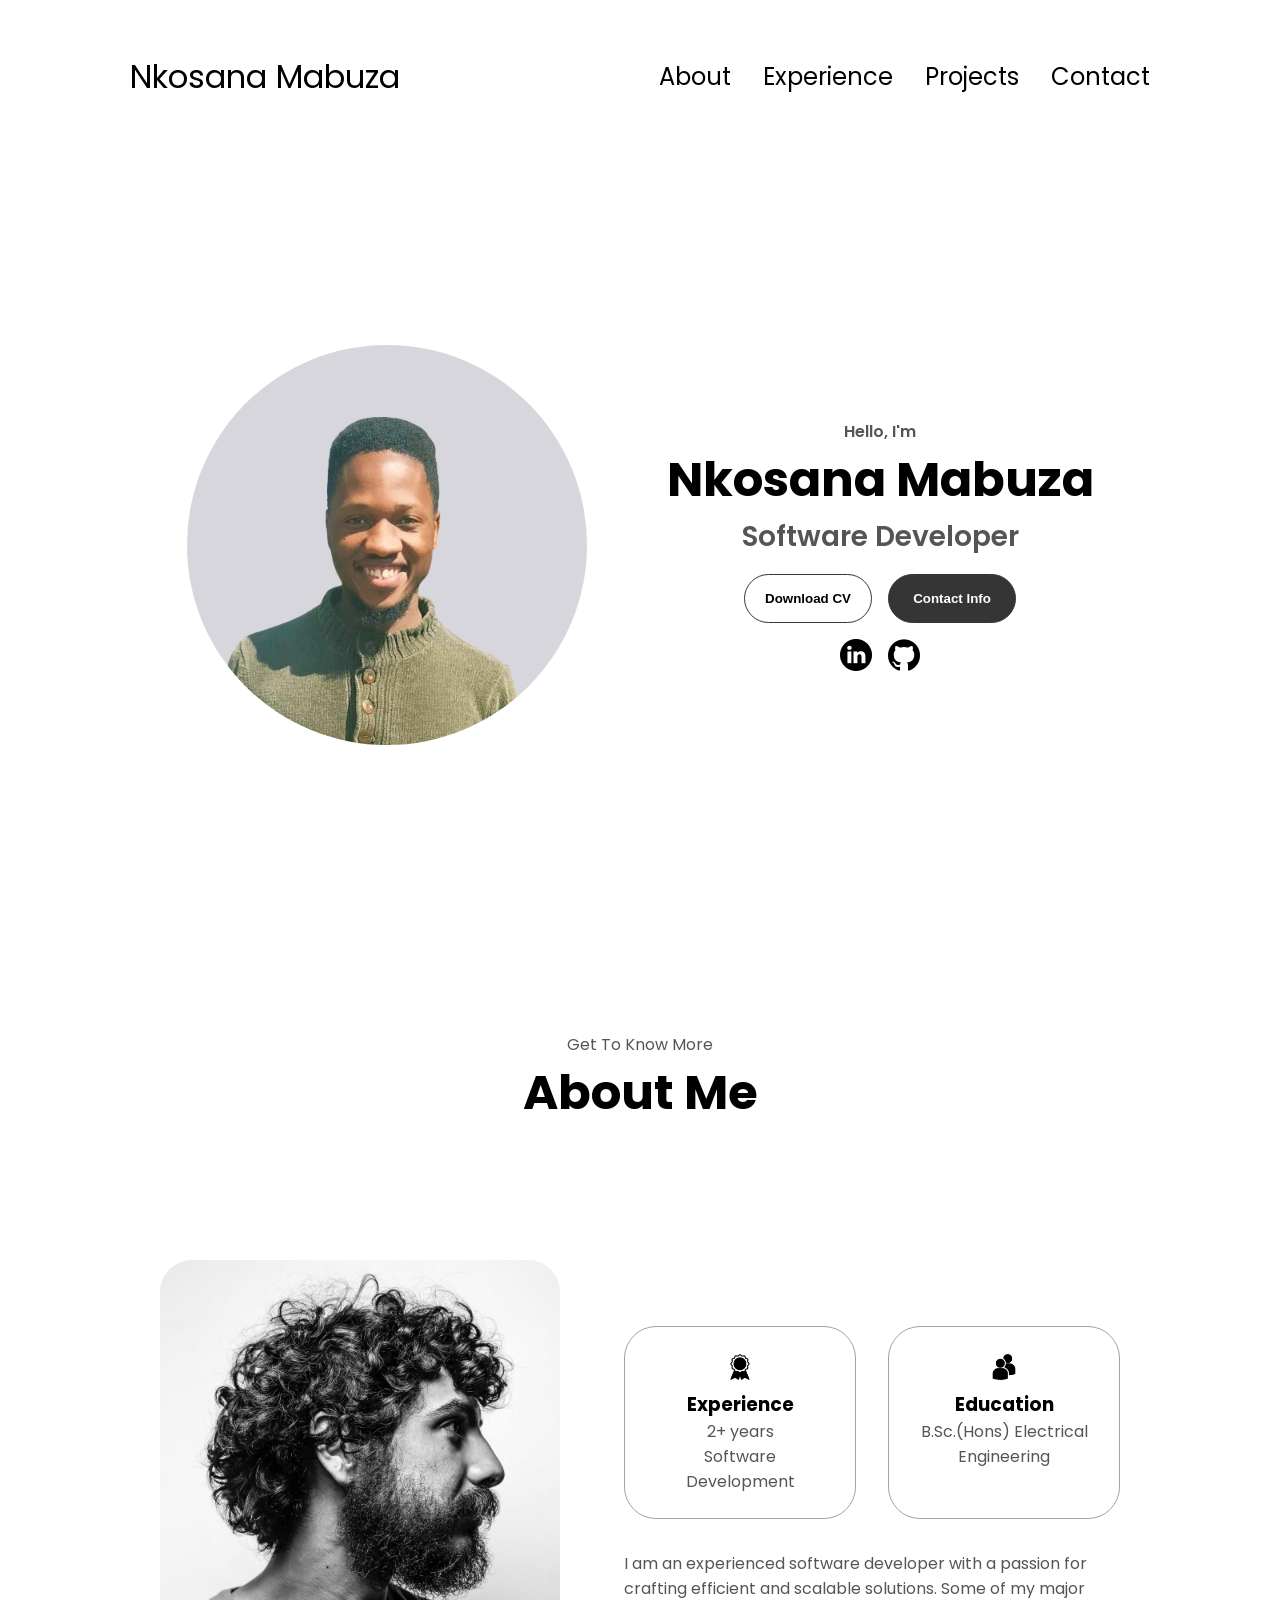
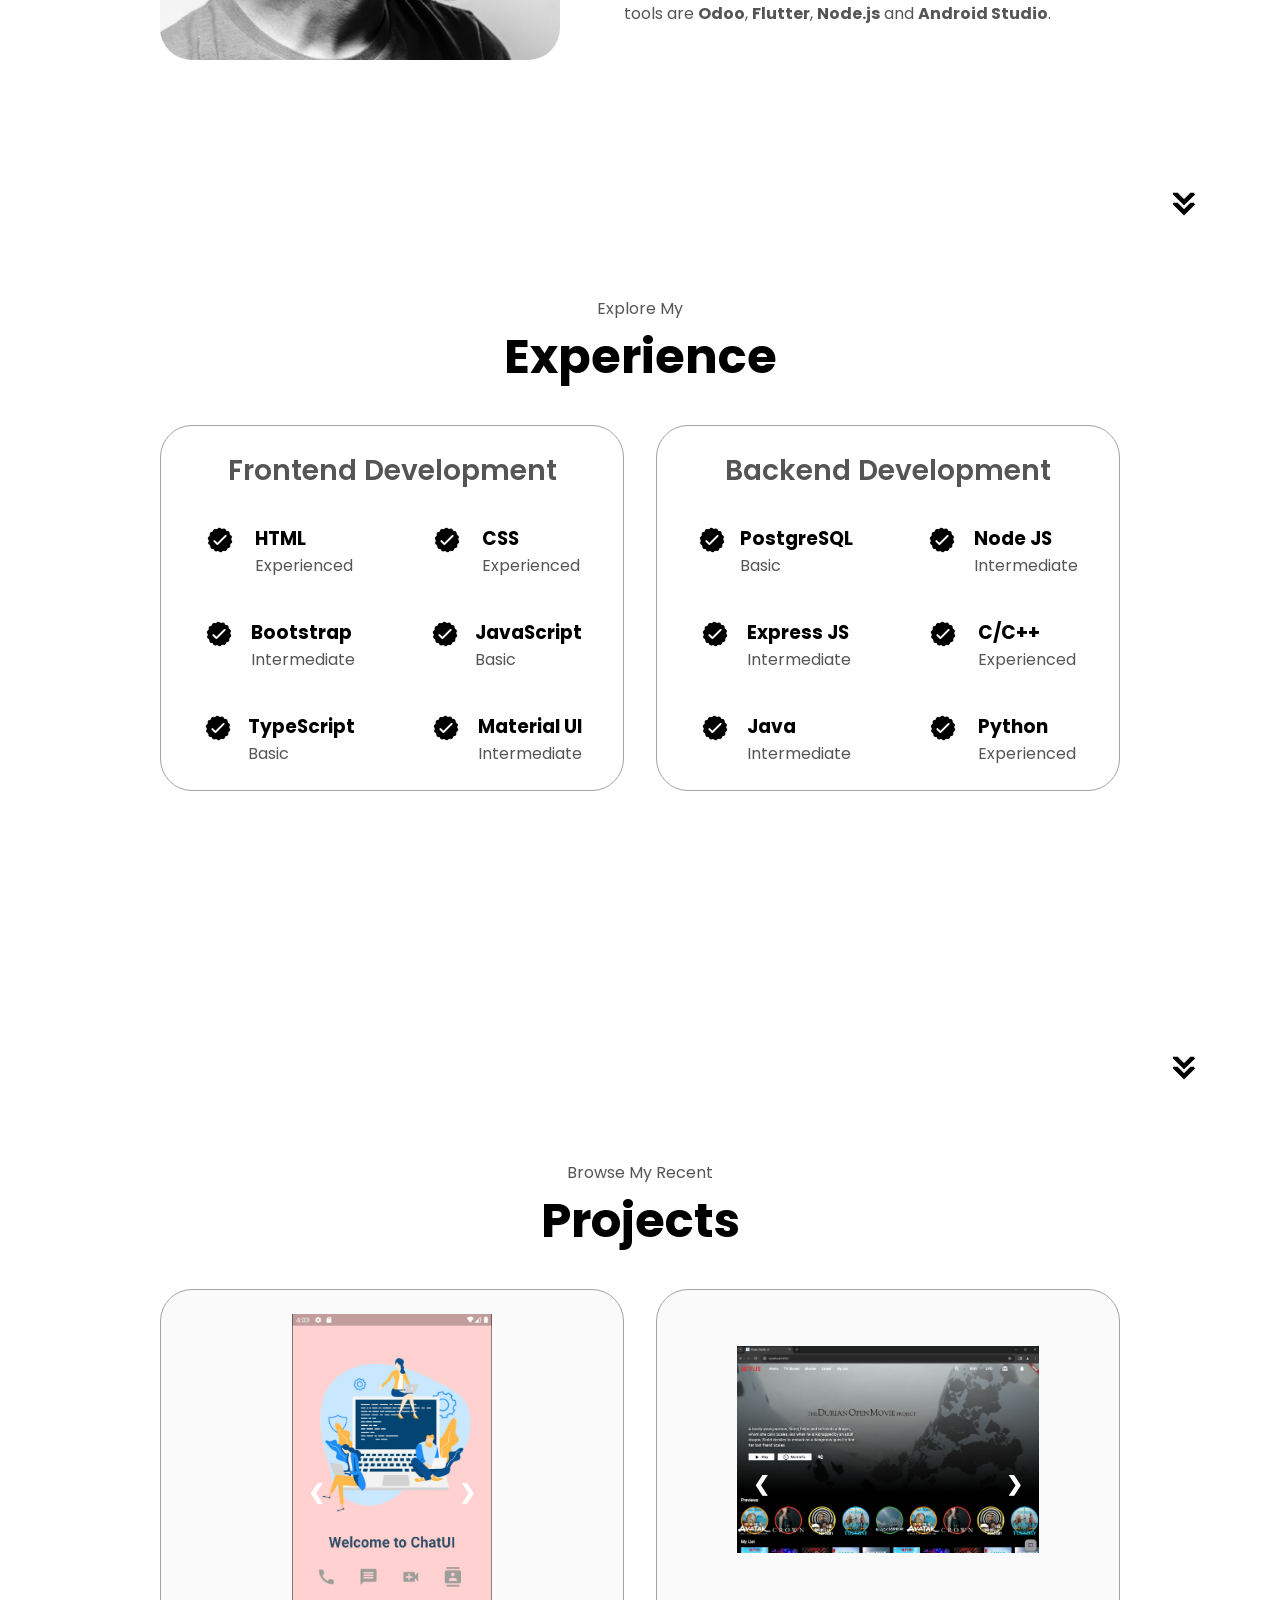
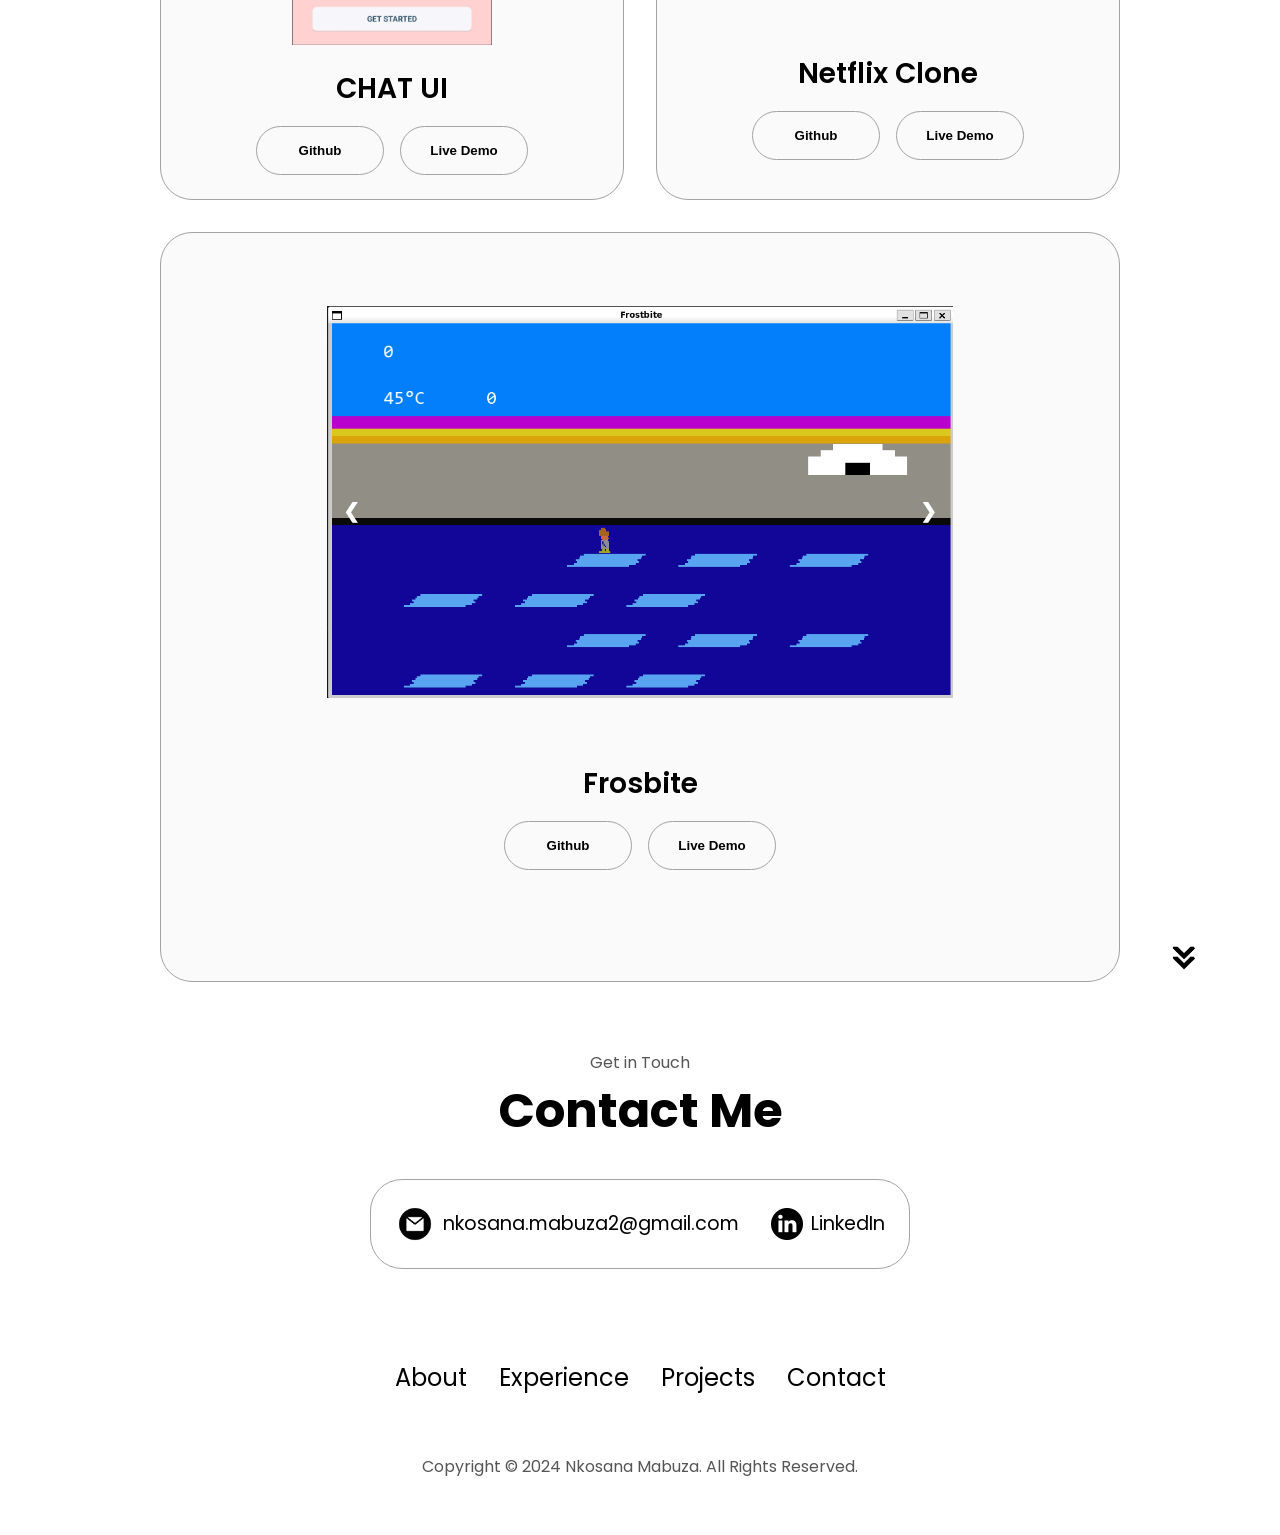
==== index.html @ d3511bbf "Nkosana's portfolio" ====
<!DOCTYPE html>
<html lang="en">
  <head>
    <meta charset="UTF-8" />
    <meta http-equiv="X-UA-Compatible" content="IE=edge" />
    <meta name="viewport" content="width=device-width, initial-scale=1.0" />
    <title>Nkosana - (Portfolio)</title>
    <link rel="stylesheet" href="style.css" />
    <link rel="stylesheet" href="mediaqueries.css" />
  </head>
  <body>
    <nav id="desktop-nav">
      <div class="logo">Nkosana Mabuza</div>
      <div>
        <ul class="nav-links">
          <li><a href="#about">About</a></li>
          <li><a href="#experience">Experience</a></li>
          <li><a href="#projects">Projects</a></li>
          <li><a href="#contact">Contact</a></li>
        </ul>
      </div>
    </nav>
    <nav id="hamburger-nav">
      <div class="logo">Nkosana Mabuza</div>
      <div class="hamburger-menu">
        <div class="hamburger-icon" onclick="toggleMenu()">
          <span></span>
          <span></span>
          <span></span>
        </div>
        <div class="menu-links">
          <li><a href="#about" onclick="toggleMenu()">About</a></li>
          <li><a href="#experience" onclick="toggleMenu()">Experience</a></li>
          <li><a href="#projects" onclick="toggleMenu()">Projects</a></li>
          <li><a href="#contact" onclick="toggleMenu()">Contact</a></li>
        </div>
      </div>
    </nav>
    <section id="profile">
      <div class="section__pic-container">
        <!-- <img src="./assets/profile-pic.png" alt="Nkosana profile" /> -->
        <img src="./assets/profile-removebg2.png" style="border-radius: 200px;" alt="Nkosana profile" />
      </div>
      <div class="section__text">
        <p class="section__text__p1">Hello, I'm</p>
        <h1 class="title">Nkosana Mabuza</h1>
        <p class="section__text__p2">Software Developer</p>
        <div class="btn-container">
          <button
            class="btn btn-color-2"
            onclick="window.open('./assets/resume-example.pdf')"
          >
            Download CV
          </button>
          <button class="btn btn-color-1" onclick="location.href='./#contact'">
            Contact Info
          </button>
        </div>
        <div id="socials-container">
          <img
            src="./assets/linkedin.png"
            alt="My LinkedIn profile"
            class="icon"
            onclick="location.href='https://linkedin.com/'"
          />
          <img
            src="./assets/github.png"
            alt="My Github profile"
            class="icon"
            onclick="location.href='https://github.com/1439120'"
          />
        </div>
      </div>
    </section>
    <section id="about">
      <p class="section__text__p1">Get To Know More</p>
      <h1 class="title">About Me</h1>
      <div class="section-container">
        <div class="section__pic-container">
          <img
            src="./assets/about-pic.png"
            alt="Profile picture"
            class="about-pic"
          />
        </div>
        <div class="about-details-container">
          <div class="about-containers">
            <div class="details-container">
              <img
                src="./assets/experience.png"
                alt="Experience icon"
                class="icon"
              />
              <h3>Experience</h3>
              <p>2+ years <br />Software Development</p>
            </div>
            <div class="details-container">
              <img
                src="./assets/education.png"
                alt="Education icon"
                class="icon"
              />
              <h3>Education</h3>
              <p>B.Sc.(Hons) Electrical Engineering</p>
            </div>
          </div>
          <div class="text-container">
            <p>
                I am an experienced software developer with a passion for crafting efficient and scalable solutions.
                Some of my major tools are <b>Odoo</b>, <b>Flutter</b>, <b>Node.js</b> and <b>Android Studio</b>.
                
            </p>
          </div>
        </div>
      </div>
      <img
        src="./assets/arrow.png"
        alt="Arrow icon"
        class="icon arrow"
        onclick="location.href='./#experience'"
      />
    </section>
    <section id="experience">
      <p class="section__text__p1">Explore My</p>
      <h1 class="title">Experience</h1>
      <div class="experience-details-container">
        <div class="about-containers">
          <div class="details-container">
            <h2 class="experience-sub-title">Frontend Development</h2>
            <div class="article-container">
              <article>
                <img
                  src="./assets/checkmark.png"
                  alt="Experience icon"
                  class="icon"
                />
                <div>
                  <h3>HTML</h3>
                  <p>Experienced</p>
                </div>
              </article>
              <article>
                <img
                  src="./assets/checkmark.png"
                  alt="Experience icon"
                  class="icon"
                />
                <div>
                  <h3>CSS</h3>
                  <p>Experienced</p>
                </div>
              </article>
              <article>
                <img
                  src="./assets/checkmark.png"
                  alt="Experience icon"
                  class="icon"
                />
                <div>
                  <h3>Bootstrap</h3>
                  <p>Intermediate</p>
                </div>
              </article>
              <article>
                <img
                  src="./assets/checkmark.png"
                  alt="Experience icon"
                  class="icon"
                />
                <div>
                  <h3>JavaScript</h3>
                  <p>Basic</p>
                </div>
              </article>
              <article>
                <img
                  src="./assets/checkmark.png"
                  alt="Experience icon"
                  class="icon"
                />
                <div>
                  <h3>TypeScript</h3>
                  <p>Basic</p>
                </div>
              </article>
              <article>
                <img
                  src="./assets/checkmark.png"
                  alt="Experience icon"
                  class="icon"
                />
                <div>
                  <h3>Material UI</h3>
                  <p>Intermediate</p>
                </div>
              </article>
            </div>
          </div>
          <div class="details-container">
            <h2 class="experience-sub-title">Backend Development</h2>
            <div class="article-container">
              <article>
                <img
                  src="./assets/checkmark.png"
                  alt="Experience icon"
                  class="icon"
                />
                <div>
                  <h3>PostgreSQL</h3>
                  <p>Basic</p>
                </div>
              </article>
              <article>
                <img
                  src="./assets/checkmark.png"
                  alt="Experience icon"
                  class="icon"
                />
                <div>
                  <h3>Node JS</h3>
                  <p>Intermediate</p>
                </div>
              </article>
              <article>
                <img
                  src="./assets/checkmark.png"
                  alt="Experience icon"
                  class="icon"
                />
                <div>
                  <h3>Express JS</h3>
                  <p>Intermediate</p>
                </div>
              </article>
              <article>
                <img
                  src="./assets/checkmark.png"
                  alt="Experience icon"
                  class="icon"
                />
                <div>
                  <h3>C/C++</h3>
                  <p>Experienced</p>
                </div>
              </article>
              <article>
                <img
                  src="./assets/checkmark.png"
                  alt="Experience icon"
                  class="icon"
                />
                <div>
                  <h3>Java</h3>
                  <p>Intermediate</p>
                </div>
              </article>
              <article>
                <img
                  src="./assets/checkmark.png"
                  alt="Experience icon"
                  class="icon"
                />
                <div>
                  <h3>Python</h3>
                  <p>Experienced</p>
                </div>
              </article>
            </div>
          </div>
        </div>
      </div>
      <img
        src="./assets/arrow.png"
        alt="Arrow icon"
        class="icon arrow"
        onclick="location.href='./#projects'"
      />
    </section>
    <section id="projects">
      <p class="section__text__p1">Browse My Recent</p>
      <h1 class="title">Projects</h1>
      <div class="experience-details-container">
        <div class="about-containers">

          <div class="details-container color-container">
            <div class="article-container">
              <div class="slideshow-container">
                <div class="slide fade project-1">
                  <img src="/assets/chat_ui_1.png" style="width:100%">
                </div>
              
                <div class="slide fade project-1">
                  <img src="/assets/chat_ui_2.png" style="width:100%">
                </div>

                <div class="slide fade project-1">
                  <img src="/assets/chat_ui_3.png" style="width:100%">
                </div>

                <div class="slide fade project-1">
                  <img src="/assets/chat_ui_4.png" style="width:100%">
                </div>

                <div class="slide fade project-1">
                  <img src="/assets/chat_ui_5.png" style="width:100%">
                </div>
                <!-- Add more slides as needed -->
              
                <a class="prev" onclick="plusSlides(-1)">&#10094;</a>
                <a class="next" onclick="plusSlides(1)">&#10095;</a>
              </div>
            </div>
            <h2 class="experience-sub-title project-title">CHAT UI</h2>
            <div class="btn-container">
              <button
                class="btn btn-color-2 project-btn"
                onclick="location.href='https://github.com/'"
              >
                Github
              </button>
              <button
                class="btn btn-color-2 project-btn"
                onclick="location.href='https://github.com/'"
              >
                Live Demo
              </button>
            </div>
          </div>




          <div class="details-container color-container">
            <div class="article-container" style="height: 70%; width: 100%;">
              <div class="slideshow-container" style="height: 80%;">
                <div class="slide fade project-2" style="height: 100%; width: 100%;"> 
                  <img src="/assets/netflix_clone_1.png" style="width:100%; height: 80%;">
                </div>
                <div class="slide fade project-2" style="height: 80%; width: 100%;">
                  <img src="/assets/netflix_clone_2.png" style="width:100%;height: 100%;">
                </div>
                <div class="slide fade project-2" style="height: 80%; width: 100%;">
                  <img src="/assets/netflix_clone_3.png" style="width:100%;height: 100%;">
                </div>

                <a class="prev" onclick="plusSlides2(-1)">&#10094;</a>
                <a class="next" onclick="plusSlides2(1)">&#10095;</a>
              </div>
              <!-- <img
                src="./assets/project-2.png"
                alt="Project 2"
                class="project-img"
              /> -->
            </div>
            <h2 class="experience-sub-title project-title">Netflix Clone</h2>
            <div class="btn-container">
              <button
                class="btn btn-color-2 project-btn"
                onclick="location.href='https://github.com/'"
              >
                Github
              </button>
              <button
                class="btn btn-color-2 project-btn"
                onclick="location.href='https://github.com/'"
              >
                Live Demo
              </button>
            </div>
          </div>





          <div class="details-container color-container">
            <!-- <div class="article-container">
              <img
                src="./assets/project-3.png"
                alt="Project 3"
                class="project-img"
              />
            </div> -->
            <div class="article-container"  style="height: 70%; width: 100%;">
              <div class="slideshow-container" style="height: 80%;">
                <div class="slide fade project-3"  style="height: 100%; width: 100%;">
                  <img src="/assets/frostbite_1.png"  style="width:100%; height: 100%;">
                </div>
              
                <div class="slide fade project-3"  style="height: 100%; width: 100%;">
                  <img src="/assets/frostbite_2.png"  style="width:100%; height: 100%;">
                </div>

                <div class="slide fade project-3"  style="height: 100%; width: 100%;">
                  <img src="/assets/frostbite_3.png"  style="width:100%; height: 100%;">
                </div>

                <div class="slide fade project-3"  style="height: 100%; width: 100%;">
                  <img src="/assets/frostbite_4.png"  style="width:100%; height: 100%;">
                </div>
                <!-- Add more slides as needed -->
              
                <a class="prev" onclick="plusSlides3(-1)">&#10094;</a>
                <a class="next" onclick="plusSlides3(1)">&#10095;</a>
              </div>
            </div>
            <h2 class="experience-sub-title project-title">Frosbite</h2>
            <div class="btn-container">
              <button
                class="btn btn-color-2 project-btn"
                onclick="location.href='https://github.com/'"
              >
                Github
              </button>
              <button
                class="btn btn-color-2 project-btn"
                onclick="location.href='https://github.com/'"
              >
                Live Demo
              </button>
            </div>
          </div>
        </div>
      </div>
      <img
        src="./assets/arrow.png"
        alt="Arrow icon"
        class="icon arrow"
        onclick="location.href='./#contact'"
      />
    </section>
    <section id="contact">
      <p class="section__text__p1">Get in Touch</p>
      <h1 class="title">Contact Me</h1>
      <div class="contact-info-upper-container">
        <div class="contact-info-container">
          <img
            src="./assets/email.png"
            alt="Email icon"
            class="icon contact-icon email-icon"
          />
          <p><a href="mailto:nkosana.mabuza2@gmail.com">nkosana.mabuza2@gmail.com</a></p>
        </div>
        <div class="contact-info-container">
          <img
            src="./assets/linkedin.png"
            alt="LinkedIn icon"
            class="icon contact-icon"
          />
          <p><a href="https://www.linkedin.com">LinkedIn</a></p>
        </div>
      </div>
    </section>
    <footer>
      <nav>
        <div class="nav-links-container">
          <ul class="nav-links">
            <li><a href="#about">About</a></li>
            <li><a href="#experience">Experience</a></li>
            <li><a href="#projects">Projects</a></li>
            <li><a href="#contact">Contact</a></li>
          </ul>
        </div>
      </nav>
      <p>Copyright &#169; 2024 Nkosana Mabuza. All Rights Reserved.</p>
    </footer>
    <script src="script.js"></script>
  </body>
</html>
---- style.css ----
/* GENERAL */

@import url("https://fonts.googleapis.com/css2?family=Poppins:wght@300;400;500;600&display=swap");

* {
  margin: 0;
  padding: 0;
}

body {
  font-family: "Poppins", sans-serif;
}

html {
  scroll-behavior: smooth;
}

p {
  color: rgb(85, 85, 85);
}

/* TRANSITION */

a,
.btn {
  transition: all 300ms ease;
}

/* DESKTOP NAV */

nav,
.nav-links {
  display: flex;
}

nav {
  justify-content: space-around;
  align-items: center;
  height: 17vh;
}

.nav-links {
  gap: 2rem;
  list-style: none;
  font-size: 1.5rem;
}

a {
  color: black;
  text-decoration: none;
  text-decoration-color: white;
}

a:hover {
  color: grey;
  text-decoration: underline;
  text-underline-offset: 1rem;
  text-decoration-color: rgb(181, 181, 181);
}

.logo {
  font-size: 2rem;
}

.logo:hover {
  cursor: default;
}

/* HAMBURGER MENU */

#hamburger-nav {
  display: none;
}

.hamburger-menu {
  position: relative;
  display: inline-block;
}

.hamburger-icon {
  display: flex;
  flex-direction: column;
  justify-content: space-between;
  height: 24px;
  width: 30px;
  cursor: pointer;
}

.hamburger-icon span {
  width: 100%;
  height: 2px;
  background-color: black;
  transition: all 0.3 ease-in-out;
}

.menu-links {
  position: absolute;
  top: 100%;
  right: 0;
  background-color: white;
  width: fit-content;
  max-height: 0;
  overflow: hidden;
  transition: all 0.3 ease-in-out;
}

.menu-links a {
  display: block;
  padding: 10px;
  text-align: center;
  font-size: 1.5rem;
  color: black;
  text-decoration: none;
  transition: all 0.3 ease-in-out;
}

.menu-links li {
  list-style: none;
}

.menu-links.open {
  max-height: 300px;
}

.hamburger-icon.open span:first-child {
  transform: rotate(45deg) translate(10px, 5px);
}

.hamburger-icon.open span:nth-child(2) {
  opacity: 0;
}

.hamburger-icon.open span:last-child {
  transform: rotate(-45deg) translate(10px, -5px);
}

.hamburger-icon span:first-child {
  transform: none;
}

.hamburger-icon span:first-child {
  opacity: 1;
}

.hamburger-icon span:first-child {
  transform: none;
}

/* SECTIONS */

section {
  padding-top: 4vh;
  height: 96vh;
  margin: 0 10rem;
  box-sizing: border-box;
  min-height: fit-content;
}

.section-container {
  display: flex;
}

/* PROFILE SECTION */

#profile {
  display: flex;
  justify-content: center;
  gap: 5rem;
  height: 80vh;
}

.section__pic-container {
  display: flex;
  height: 400px;
  width: 400px;
  margin: auto 0;
}

.section__text {
  align-self: center;
  text-align: center;
}

.section__text p {
  font-weight: 600;
}

.section__text__p1 {
  text-align: center;
}

.section__text__p2 {
  font-size: 1.75rem;
  margin-bottom: 1rem;
}

.title {
  font-size: 3rem;
  text-align: center;
}

#socials-container {
  display: flex;
  justify-content: center;
  margin-top: 1rem;
  gap: 1rem;
}

/* ICONS */

.icon {
  cursor: pointer;
  height: 2rem;
}

/* BUTTONS */

.btn-container {
  display: flex;
  justify-content: center;
  gap: 1rem;
}

.btn {
  font-weight: 600;
  transition: all 300ms ease;
  padding: 1rem;
  width: 8rem;
  border-radius: 2rem;
}

.btn-color-1,
.btn-color-2 {
  border: rgb(53, 53, 53) 0.1rem solid;
}

.btn-color-1:hover,
.btn-color-2:hover {
  cursor: pointer;
}

.btn-color-1,
.btn-color-2:hover {
  background: rgb(53, 53, 53);
  color: white;
}

.btn-color-1:hover {
  background: rgb(0, 0, 0);
}

.btn-color-2 {
  background: none;
}

.btn-color-2:hover {
  border: rgb(255, 255, 255) 0.1rem solid;
}

.btn-container {
  gap: 1rem;
}

/* ABOUT SECTION */

#about {
  position: relative;
}

.about-containers {
  gap: 2rem;
  margin-bottom: 2rem;
  margin-top: 2rem;
}

.about-details-container {
  justify-content: center;
  flex-direction: column;
}

.about-containers,
.about-details-container {
  display: flex;
}

.about-pic {
  border-radius: 2rem;
}

.arrow {
  position: absolute;
  right: -5rem;
  bottom: 2.5rem;
}

.details-container {
  padding: 1.5rem;
  flex: 1;
  background: white;
  border-radius: 2rem;
  border: rgb(53, 53, 53) 0.1rem solid;
  border-color: rgb(163, 163, 163);
  text-align: center;
}

.section-container {
  gap: 4rem;
  height: 80%;
}

.section__pic-container {
  height: 400px;
  width: 400px;
  margin: auto 0;
}

/* EXPERIENCE SECTION */

#experience {
  position: relative;
}

.experience-sub-title {
  color: rgb(85, 85, 85);
  font-weight: 600;
  font-size: 1.75rem;
  margin-bottom: 2rem;
}

.experience-details-container {
  display: flex;
  justify-content: center;
  flex-direction: column;
}

.article-container {
  display: flex;
  text-align: initial;
  flex-wrap: wrap;
  flex-direction: row;
  gap: 2.5rem;
  justify-content: space-around;
}

article {
  display: flex;
  width: 10rem;
  justify-content: space-around;
  gap: 0.5rem;
}

article .icon {
  cursor: default;
}

/* PROJECTS SECTION */

#projects {
  position: relative;
}

.color-container {
  border-color: rgb(163, 163, 163);
  background: rgb(250, 250, 250);
}

.project-img {
  border-radius: 2rem;
  width: 90%;
  height: 90%;
}

.project-title {
  margin: 1rem;
  color: black;
}

.project-btn {
  color: black;
  border-color: rgb(163, 163, 163);
}

/* CONTACT */

#contact {
  display: flex;
  justify-content: center;
  flex-direction: column;
  height: 70vh;
}

.contact-info-upper-container {
  display: flex;
  justify-content: center;
  border-radius: 2rem;
  border: rgb(53, 53, 53) 0.1rem solid;
  border-color: rgb(163, 163, 163);
  background: (250, 250, 250);
  margin: 2rem auto;
  padding: 0.5rem;
}

.contact-info-container {
  display: flex;
  align-items: center;
  justify-content: center;
  gap: 0.5rem;
  margin: 1rem;
}

.contact-info-container p {
  font-size: larger;
}

.contact-icon {
  cursor: default;
}

.email-icon {
  height: 2.5rem;
}

/* FOOTER SECTION */

footer {
  height: 26vh;
  margin: 0 1rem;
}

footer p {
  text-align: center;
}


/* SLIDE SHOW */

.slideshow-container {
  position: relative;
  max-width: 1000px;
  margin: auto;
}

.slide {
  display: none;
  width: 200px;
}

.fade {
  animation-name: fade;
  animation-duration: 2s;
}

.prev, .next {
  position: absolute;
  top: 50%;
  width: auto;
  margin-top: -22px;
  padding: 16px;
  color: white;
  font-weight: bold;
  font-size: 20px;
  transition: 0.6s ease;
  border-radius: 0 3px 3px 0;
  user-select: none;
}

.next {
  right: 0;
  border-radius: 3px 0 0 3px;
}

.prev:hover, .next:hover {
  background-color: rgba(0,0,0,0.8);
}
---- mediaqueries.css ----
@media screen and (max-width: 1400px) {
    #profile {
      height: 83vh;
      margin-bottom: 6rem;
    }
    .about-containers {
      flex-wrap: wrap;
    }
    #contact,
    #projects {
      height: fit-content;
    }
  }
  
  @media screen and (max-width: 1200px) {
    #desktop-nav {
      display: none;
    }
    #hamburger-nav {
      display: flex;
    }
    #experience,
    .experience-details-container {
      margin-top: 2rem;
    }
    #profile,
    .section-container {
      display: block;
    }
    .arrow {
      display: none;
    }
    section,
    .section-container {
      height: fit-content;
    }
    section {
      margin: 0 5%;
    }
    .section__pic-container {
      width: 275px;
      height: 275px;
      margin: 0 auto 2rem;
    }
    .about-containers {
      margin-top: 0;
    }
  }
  
  @media screen and (max-width: 600px) {
    #contact,
    footer {
      height: 40vh;
    }
    #profile {
      height: 83vh;
      margin-bottom: 0;
    }
    article {
      font-size: 1rem;
    }
    footer nav {
      height: fit-content;
      margin-bottom: 2rem;
    }
    .about-containers,
    .contact-info-upper-container,
    .btn-container {
      flex-wrap: wrap;
    }
    .contact-info-container {
      margin: 0;
    }
    .contact-info-container p,
    .nav-links li a {
      font-size: 1rem;
    }
    .experience-sub-title {
      font-size: 1.25rem;
    }
    .logo {
      font-size: 1.5rem;
    }
    .nav-links {
      flex-direction: column;
      gap: 0.5rem;
      text-align: center;
    }
    .section__pic-container {
      width: auto;
      height: 46vw;
      justify-content: center;
    }
    .section__text__p2 {
      font-size: 1.25rem;
    }
    .title {
      font-size: 2rem;
    }
    .text-container {
      text-align: justify;
    }
  }

  
  
@keyframes fade {
  from {opacity: .4}
  to {opacity: 1}
}
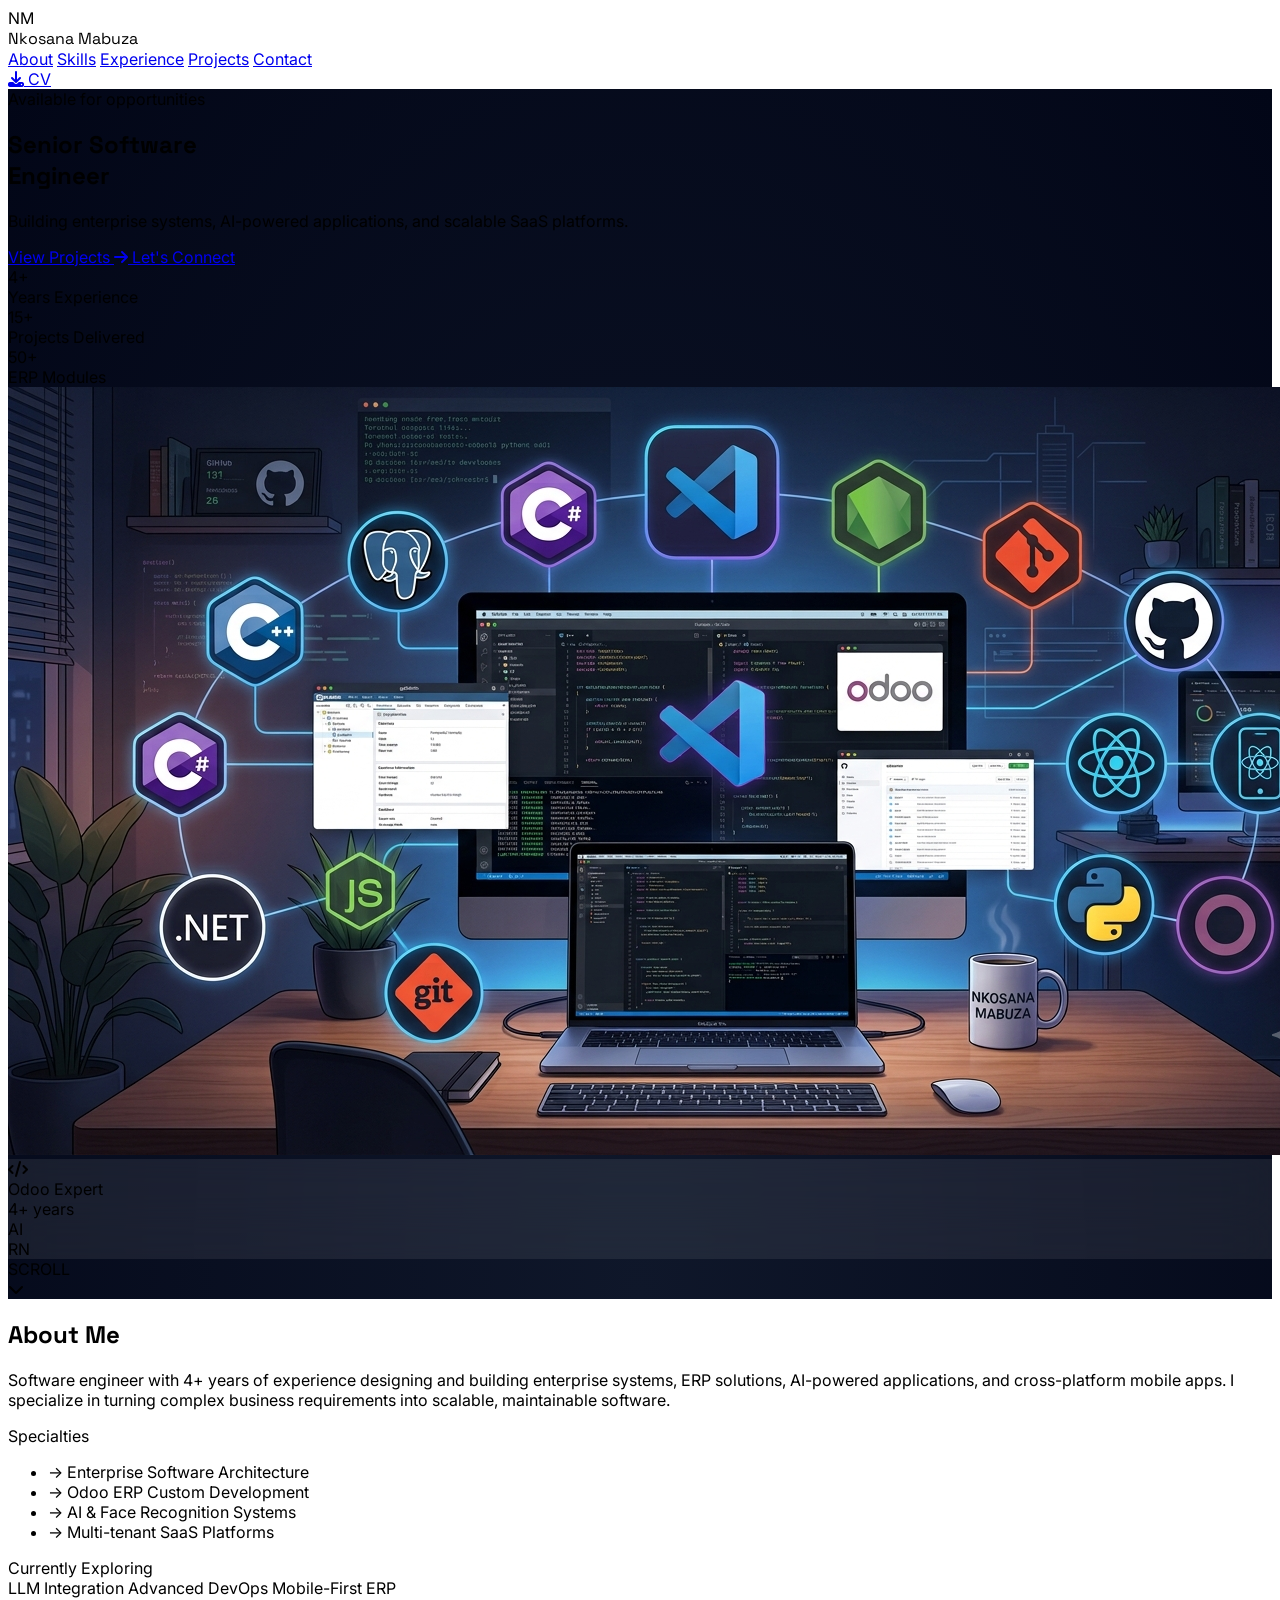
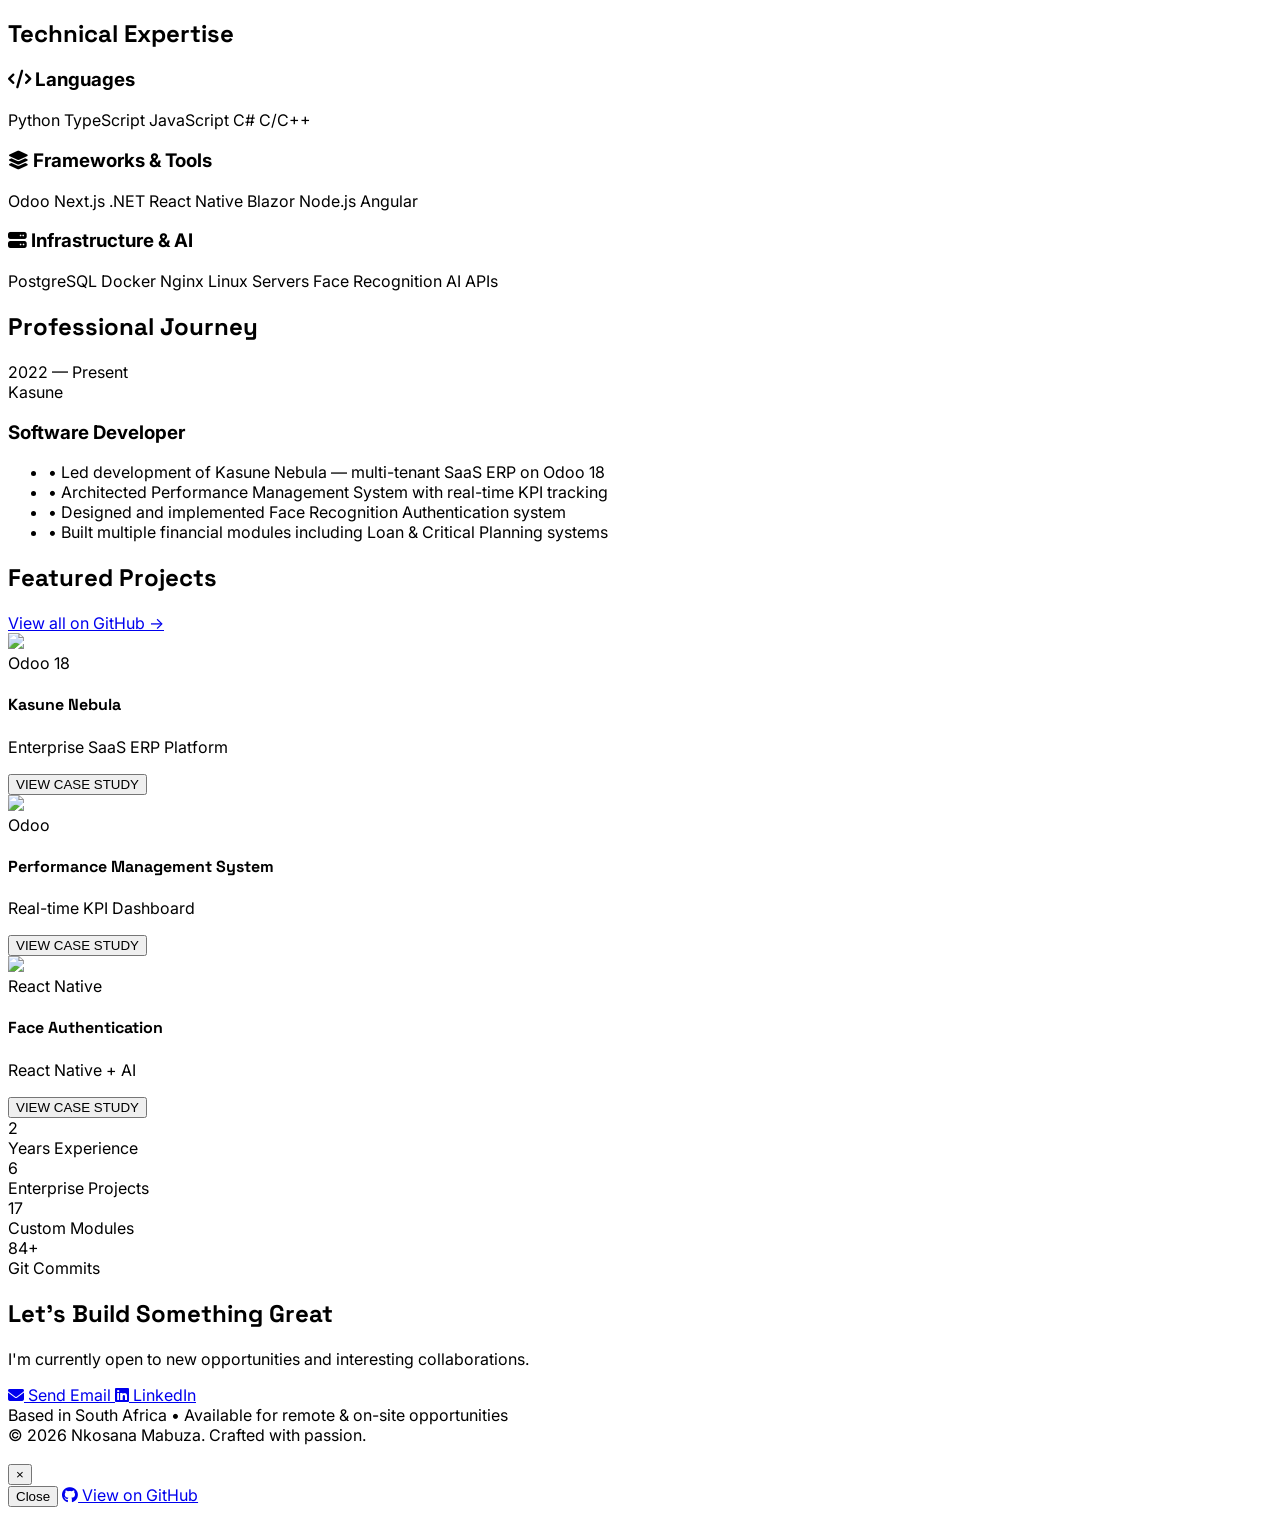
==== commit 4e0cbb23: "updating my my website to have a beautiful black theme" ====
--- a/index.html
+++ b/index.html
@@ -1,469 +1,531 @@
 <!DOCTYPE html>
-<html lang="en">
-  <head>
-    <meta charset="UTF-8" />
-    <meta http-equiv="X-UA-Compatible" content="IE=edge" />
-    <meta name="viewport" content="width=device-width, initial-scale=1.0" />
-    <title>Nkosana - (Portfolio)</title>
-    <link rel="stylesheet" href="style.css" />
-    <link rel="stylesheet" href="mediaqueries.css" />
-  </head>
-  <body>
-    <nav id="desktop-nav">
-      <div class="logo">Nkosana Mabuza</div>
-      <div>
-        <ul class="nav-links">
-          <li><a href="#about">About</a></li>
-          <li><a href="#experience">Experience</a></li>
-          <li><a href="#projects">Projects</a></li>
-          <li><a href="#contact">Contact</a></li>
-        </ul>
-      </div>
+<html lang="en" class="scroll-smooth">
+<head>
+    <meta charset="UTF-8">
+    <meta name="viewport" content="width=device-width, initial-scale=1.0">
+    <title>Nkosana Mabuza | Senior Software Engineer</title>
+    <script src="https://cdn.tailwindcss.com"></script>
+    <link rel="stylesheet" href="https://cdnjs.cloudflare.com/ajax/libs/font-awesome/6.6.0/css/all.min.css">
+    <link rel="stylesheet" href="https://unpkg.com/aos@next/dist/aos.css" />
+    <style>
+        @import url('https://fonts.googleapis.com/css2?family=Inter:wght@400;500;600;700&family=Space+Grotesk:wght@500;600;700&display=swap');
+        
+        :root {
+            --primary: 59 130 246;
+        }
+        
+        body {
+            font-family: 'Inter', sans-serif;
+        }
+        
+        .heading {
+            font-family: 'Space Grotesk', sans-serif;
+        }
+
+        .hero-bg {
+            background: radial-gradient(at center bottom, rgb(15 23 42), rgb(2 6 23));
+        }
+
+        .glass {
+            background: rgba(255, 255, 255, 0.08);
+            backdrop-filter: blur(20px);
+        }
+
+        .project-card {
+            transition: all 0.4s cubic-bezier(0.4, 0, 0.2, 1);
+        }
+        
+        .project-card:hover {
+            transform: translateY(-12px) scale(1.02);
+            box-shadow: 0 25px 50px -12px rgb(0 0 0 / 0.4);
+        }
+
+        .tech-badge {
+            transition: all 0.3s ease;
+        }
+        
+        .tech-badge:hover {
+            transform: translateY(-2px) scale(1.05);
+            background-color: rgb(59 130 246);
+            color: white;
+        }
+
+        .nav-link {
+            position: relative;
+        }
+        
+        .nav-link:after {
+            content: '';
+            position: absolute;
+            width: 0;
+            height: 2px;
+            bottom: -2px;
+            left: 0;
+            background-color: rgb(59 130 246);
+            transition: all 0.3s ease;
+        }
+        
+        .nav-link:hover:after {
+            width: 100%;
+        }
+
+        .modal {
+            animation: modalPop 0.4s cubic-bezier(0.34, 1.56, 0.64, 1);
+        }
+        
+        @keyframes modalPop {
+            0% { transform: scale(0.7); opacity: 0; }
+            100% { transform: scale(1); opacity: 1; }
+        }
+    </style>
+</head>
+<body class="bg-zinc-950 text-zinc-200">
+    <!-- Navbar -->
+    <nav class="fixed top-0 w-full z-50 border-b border-white/10 bg-zinc-950/80 backdrop-blur-lg">
+        <div class="max-w-7xl mx-auto px-6 py-5 flex items-center justify-between">
+            <div class="flex items-center gap-3">
+                <div class="w-9 h-9 bg-blue-600 rounded-2xl flex items-center justify-center text-xl font-bold">NM</div>
+                <span class="text-2xl font-semibold heading tracking-tighter">Nkosana Mabuza</span>
+            </div>
+            
+            <div class="hidden md:flex items-center gap-10 text-sm font-medium">
+                <a href="#about" class="nav-link">About</a>
+                <a href="#skills" class="nav-link">Skills</a>
+                <a href="#experience" class="nav-link">Experience</a>
+                <a href="#projects" class="nav-link">Projects</a>
+                <a href="#contact" class="nav-link">Contact</a>
+            </div>
+
+            <div class="flex items-center gap-4">
+                <!-- <button onclick="toggleDarkMode()" class="p-3 hover:bg-white/10 rounded-2xl transition-colors">
+                    <i class="fas fa-moon text-xl"></i>
+                </button> -->
+                <a href="#" onclick="window.open('./assets/resume-example.pdf')" 
+                   class="px-6 py-3 bg-white text-black rounded-2xl font-semibold flex items-center gap-2 hover:bg-white/90 transition-all">
+                    <i class="fas fa-download"></i>
+                    <span>CV</span>
+                </a>
+            </div>
+        </div>
     </nav>
-    <nav id="hamburger-nav">
-      <div class="logo">Nkosana Mabuza</div>
-      <div class="hamburger-menu">
-        <div class="hamburger-icon" onclick="toggleMenu()">
-          <span></span>
-          <span></span>
-          <span></span>
-        </div>
-        <div class="menu-links">
-          <li><a href="#about" onclick="toggleMenu()">About</a></li>
-          <li><a href="#experience" onclick="toggleMenu()">Experience</a></li>
-          <li><a href="#projects" onclick="toggleMenu()">Projects</a></li>
-          <li><a href="#contact" onclick="toggleMenu()">Contact</a></li>
-        </div>
-      </div>
-    </nav>
-    <section id="profile">
-      <div class="section__pic-container">
-        <!-- <img src="./assets/profile-pic.png" alt="Nkosana profile" /> -->
-        <img src="./assets/profile-removebg2.png" style="border-radius: 200px;" alt="Nkosana profile" />
-      </div>
-      <div class="section__text">
-        <p class="section__text__p1">Hello, I'm</p>
-        <h1 class="title">Nkosana Mabuza</h1>
-        <p class="section__text__p2">Software Developer</p>
-        <div class="btn-container">
-          <button
-            class="btn btn-color-2"
-            onclick="window.open('./assets/resume-example.pdf')"
-          >
-            Download CV
-          </button>
-          <button class="btn btn-color-1" onclick="location.href='./#contact'">
-            Contact Info
-          </button>
-        </div>
-        <div id="socials-container">
-          <img
-            src="./assets/linkedin.png"
-            alt="My LinkedIn profile"
-            class="icon"
-            onclick="location.href='https://linkedin.com/'"
-          />
-          <img
-            src="./assets/github.png"
-            alt="My Github profile"
-            class="icon"
-            onclick="location.href='https://github.com/1439120'"
-          />
-        </div>
-      </div>
-    </section>
-    <section id="about">
-      <p class="section__text__p1">Get To Know More</p>
-      <h1 class="title">About Me</h1>
-      <div class="section-container">
-        <div class="section__pic-container">
-          <img
-            src="./assets/about-pic.png"
-            alt="Profile picture"
-            class="about-pic"
-          />
-        </div>
-        <div class="about-details-container">
-          <div class="about-containers">
-            <div class="details-container">
-              <img
-                src="./assets/experience.png"
-                alt="Experience icon"
-                class="icon"
-              />
-              <h3>Experience</h3>
-              <p>2+ years <br />Software Development</p>
-            </div>
-            <div class="details-container">
-              <img
-                src="./assets/education.png"
-                alt="Education icon"
-                class="icon"
-              />
-              <h3>Education</h3>
-              <p>B.Sc.(Hons) Electrical Engineering</p>
-            </div>
-          </div>
-          <div class="text-container">
-            <p>
-                I am an experienced software developer with a passion for crafting efficient and scalable solutions.
-                Some of my major tools are <b>Odoo</b>, <b>Flutter</b>, <b>Node.js</b> and <b>Android Studio</b>.
-                
-            </p>
-          </div>
-        </div>
-      </div>
-      <img
-        src="./assets/arrow.png"
-        alt="Arrow icon"
-        class="icon arrow"
-        onclick="location.href='./#experience'"
-      />
-    </section>
-    <section id="experience">
-      <p class="section__text__p1">Explore My</p>
-      <h1 class="title">Experience</h1>
-      <div class="experience-details-container">
-        <div class="about-containers">
-          <div class="details-container">
-            <h2 class="experience-sub-title">Frontend Development</h2>
-            <div class="article-container">
-              <article>
-                <img
-                  src="./assets/checkmark.png"
-                  alt="Experience icon"
-                  class="icon"
-                />
-                <div>
-                  <h3>HTML</h3>
-                  <p>Experienced</p>
-                </div>
-              </article>
-              <article>
-                <img
-                  src="./assets/checkmark.png"
-                  alt="Experience icon"
-                  class="icon"
-                />
-                <div>
-                  <h3>CSS</h3>
-                  <p>Experienced</p>
-                </div>
-              </article>
-              <article>
-                <img
-                  src="./assets/checkmark.png"
-                  alt="Experience icon"
-                  class="icon"
-                />
-                <div>
-                  <h3>Bootstrap</h3>
-                  <p>Intermediate</p>
-                </div>
-              </article>
-              <article>
-                <img
-                  src="./assets/checkmark.png"
-                  alt="Experience icon"
-                  class="icon"
-                />
-                <div>
-                  <h3>JavaScript</h3>
-                  <p>Basic</p>
-                </div>
-              </article>
-              <article>
-                <img
-                  src="./assets/checkmark.png"
-                  alt="Experience icon"
-                  class="icon"
-                />
-                <div>
-                  <h3>TypeScript</h3>
-                  <p>Basic</p>
-                </div>
-              </article>
-              <article>
-                <img
-                  src="./assets/checkmark.png"
-                  alt="Experience icon"
-                  class="icon"
-                />
-                <div>
-                  <h3>Material UI</h3>
-                  <p>Intermediate</p>
-                </div>
-              </article>
-            </div>
-          </div>
-          <div class="details-container">
-            <h2 class="experience-sub-title">Backend Development</h2>
-            <div class="article-container">
-              <article>
-                <img
-                  src="./assets/checkmark.png"
-                  alt="Experience icon"
-                  class="icon"
-                />
-                <div>
-                  <h3>PostgreSQL</h3>
-                  <p>Basic</p>
-                </div>
-              </article>
-              <article>
-                <img
-                  src="./assets/checkmark.png"
-                  alt="Experience icon"
-                  class="icon"
-                />
-                <div>
-                  <h3>Node JS</h3>
-                  <p>Intermediate</p>
-                </div>
-              </article>
-              <article>
-                <img
-                  src="./assets/checkmark.png"
-                  alt="Experience icon"
-                  class="icon"
-                />
-                <div>
-                  <h3>Express JS</h3>
-                  <p>Intermediate</p>
-                </div>
-              </article>
-              <article>
-                <img
-                  src="./assets/checkmark.png"
-                  alt="Experience icon"
-                  class="icon"
-                />
-                <div>
-                  <h3>C/C++</h3>
-                  <p>Experienced</p>
-                </div>
-              </article>
-              <article>
-                <img
-                  src="./assets/checkmark.png"
-                  alt="Experience icon"
-                  class="icon"
-                />
-                <div>
-                  <h3>Java</h3>
-                  <p>Intermediate</p>
-                </div>
-              </article>
-              <article>
-                <img
-                  src="./assets/checkmark.png"
-                  alt="Experience icon"
-                  class="icon"
-                />
-                <div>
-                  <h3>Python</h3>
-                  <p>Experienced</p>
-                </div>
-              </article>
-            </div>
-          </div>
-        </div>
-      </div>
-      <img
-        src="./assets/arrow.png"
-        alt="Arrow icon"
-        class="icon arrow"
-        onclick="location.href='./#projects'"
-      />
-    </section>
-    <section id="projects">
-      <p class="section__text__p1">Browse My Recent</p>
-      <h1 class="title">Projects</h1>
-      <div class="experience-details-container">
-        <div class="about-containers">
-
-          <div class="details-container color-container">
-            <div class="article-container">
-              <div class="slideshow-container">
-                <div class="slide fade project-1">
-                  <img src="/assets/chat_ui_1.png" style="width:100%">
-                </div>
-              
-                <div class="slide fade project-1">
-                  <img src="/assets/chat_ui_2.png" style="width:100%">
-                </div>
-
-                <div class="slide fade project-1">
-                  <img src="/assets/chat_ui_3.png" style="width:100%">
-                </div>
-
-                <div class="slide fade project-1">
-                  <img src="/assets/chat_ui_4.png" style="width:100%">
-                </div>
-
-                <div class="slide fade project-1">
-                  <img src="/assets/chat_ui_5.png" style="width:100%">
-                </div>
-                <!-- Add more slides as needed -->
-              
-                <a class="prev" onclick="plusSlides(-1)">&#10094;</a>
-                <a class="next" onclick="plusSlides(1)">&#10095;</a>
-              </div>
-            </div>
-            <h2 class="experience-sub-title project-title">CHAT UI</h2>
-            <div class="btn-container">
-              <button
-                class="btn btn-color-2 project-btn"
-                onclick="location.href='https://github.com/'"
-              >
-                Github
-              </button>
-              <button
-                class="btn btn-color-2 project-btn"
-                onclick="location.href='https://github.com/'"
-              >
-                Live Demo
-              </button>
-            </div>
-          </div>
-
-
-
-
-          <div class="details-container color-container">
-            <div class="article-container" style="height: 70%; width: 100%;">
-              <div class="slideshow-container" style="height: 80%;">
-                <div class="slide fade project-2" style="height: 100%; width: 100%;"> 
-                  <img src="/assets/netflix_clone_1.png" style="width:100%; height: 80%;">
-                </div>
-                <div class="slide fade project-2" style="height: 80%; width: 100%;">
-                  <img src="/assets/netflix_clone_2.png" style="width:100%;height: 100%;">
-                </div>
-                <div class="slide fade project-2" style="height: 80%; width: 100%;">
-                  <img src="/assets/netflix_clone_3.png" style="width:100%;height: 100%;">
-                </div>
-
-                <a class="prev" onclick="plusSlides2(-1)">&#10094;</a>
-                <a class="next" onclick="plusSlides2(1)">&#10095;</a>
-              </div>
-              <!-- <img
-                src="./assets/project-2.png"
-                alt="Project 2"
-                class="project-img"
-              /> -->
-            </div>
-            <h2 class="experience-sub-title project-title">Netflix Clone</h2>
-            <div class="btn-container">
-              <button
-                class="btn btn-color-2 project-btn"
-                onclick="location.href='https://github.com/'"
-              >
-                Github
-              </button>
-              <button
-                class="btn btn-color-2 project-btn"
-                onclick="location.href='https://github.com/'"
-              >
-                Live Demo
-              </button>
-            </div>
-          </div>
-
-
-
-
-
-          <div class="details-container color-container">
-            <!-- <div class="article-container">
-              <img
-                src="./assets/project-3.png"
-                alt="Project 3"
-                class="project-img"
-              />
-            </div> -->
-            <div class="article-container"  style="height: 70%; width: 100%;">
-              <div class="slideshow-container" style="height: 80%;">
-                <div class="slide fade project-3"  style="height: 100%; width: 100%;">
-                  <img src="/assets/frostbite_1.png"  style="width:100%; height: 100%;">
-                </div>
-              
-                <div class="slide fade project-3"  style="height: 100%; width: 100%;">
-                  <img src="/assets/frostbite_2.png"  style="width:100%; height: 100%;">
-                </div>
-
-                <div class="slide fade project-3"  style="height: 100%; width: 100%;">
-                  <img src="/assets/frostbite_3.png"  style="width:100%; height: 100%;">
-                </div>
-
-                <div class="slide fade project-3"  style="height: 100%; width: 100%;">
-                  <img src="/assets/frostbite_4.png"  style="width:100%; height: 100%;">
-                </div>
-                <!-- Add more slides as needed -->
-              
-                <a class="prev" onclick="plusSlides3(-1)">&#10094;</a>
-                <a class="next" onclick="plusSlides3(1)">&#10095;</a>
-              </div>
-            </div>
-            <h2 class="experience-sub-title project-title">Frosbite</h2>
-            <div class="btn-container">
-              <button
-                class="btn btn-color-2 project-btn"
-                onclick="location.href='https://github.com/'"
-              >
-                Github
-              </button>
-              <button
-                class="btn btn-color-2 project-btn"
-                onclick="location.href='https://github.com/'"
-              >
-                Live Demo
-              </button>
-            </div>
-          </div>
-        </div>
-      </div>
-      <img
-        src="./assets/arrow.png"
-        alt="Arrow icon"
-        class="icon arrow"
-        onclick="location.href='./#contact'"
-      />
-    </section>
-    <section id="contact">
-      <p class="section__text__p1">Get in Touch</p>
-      <h1 class="title">Contact Me</h1>
-      <div class="contact-info-upper-container">
-        <div class="contact-info-container">
-          <img
-            src="./assets/email.png"
-            alt="Email icon"
-            class="icon contact-icon email-icon"
-          />
-          <p><a href="mailto:nkosana.mabuza2@gmail.com">nkosana.mabuza2@gmail.com</a></p>
-        </div>
-        <div class="contact-info-container">
-          <img
-            src="./assets/linkedin.png"
-            alt="LinkedIn icon"
-            class="icon contact-icon"
-          />
-          <p><a href="https://www.linkedin.com">LinkedIn</a></p>
-        </div>
-      </div>
-    </section>
-    <footer>
-      <nav>
-        <div class="nav-links-container">
-          <ul class="nav-links">
-            <li><a href="#about">About</a></li>
-            <li><a href="#experience">Experience</a></li>
-            <li><a href="#projects">Projects</a></li>
-            <li><a href="#contact">Contact</a></li>
-          </ul>
-        </div>
-      </nav>
-      <p>Copyright &#169; 2024 Nkosana Mabuza. All Rights Reserved.</p>
+
+    <!-- Hero -->
+    <section class="hero-bg min-h-screen flex items-center pt-20 mt-5">
+        <div class="max-w-7xl mx-auto px-6 grid md:grid-cols-2 gap-16 items-center">
+            <div class="space-y-8" data-aos="fade-up">
+                <div class="inline-flex items-center gap-3 px-5 py-2.5 bg-white/5 border border-white/10 rounded-3xl text-sm">
+                    <div class="w-2 h-2 bg-emerald-400 rounded-full animate-pulse"></div>
+                    Available for opportunities
+                </div>
+                
+                <h1 class="text-7xl md:text-8xl font-bold heading tracking-tighter leading-none">
+                    Senior Software<br>Engineer
+                </h1>
+                
+                <p class="text-2xl text-zinc-400 max-w-lg">
+                    Building enterprise systems, AI-powered applications, and scalable SaaS platforms.
+                </p>
+                
+                <div class="flex items-center gap-4">
+                    <a href="#projects" 
+                       class="px-8 py-4 bg-blue-600 hover:bg-blue-700 rounded-3xl font-semibold text-lg transition-all flex items-center gap-3">
+                        View Projects
+                        <i class="fas fa-arrow-right"></i>
+                    </a>
+                    <a href="#contact" 
+                       class="px-8 py-4 border border-white/30 hover:bg-white/5 rounded-3xl font-semibold text-lg transition-all">
+                        Let's Connect
+                    </a>
+                </div>
+
+                <div class="flex gap-8 pt-8">
+                    <div>
+                        <div class="text-4xl font-semibold">4+</div>
+                        <div class="text-zinc-400">Years Experience</div>
+                    </div>
+                    <div>
+                        <div class="text-4xl font-semibold">15+</div>
+                        <div class="text-zinc-400">Projects Delivered</div>
+                    </div>
+                    <div>
+                        <div class="text-4xl font-semibold">50+</div>
+                        <div class="text-zinc-400">ERP Modules</div>
+                    </div>
+                </div>
+            </div>
+
+            <div class="relative" data-aos="fade-left">
+                <div class="aspect-square w-full max-w-lg mx-auto">
+                    <div class="w-full h-full bg-gradient-to-br from-blue-600 via-purple-600 to-violet-600 rounded-[4rem] p-4 shadow-2xl">
+                        <img src="./assets/profile.png" 
+                             alt="Nkosana Mabuza" 
+                             class="w-full h-full object-cover rounded-[3rem] shadow-inner">
+                    </div>
+                </div>
+                
+                <!-- Floating badges -->
+                <div class="absolute -top-6 -left-6 glass px-6 py-3 rounded-3xl border border-white/10 flex items-center gap-3">
+                    <i class="fas fa-code text-2xl text-blue-400"></i>
+                    <div>
+                        <div class="font-semibold">Odoo Expert</div>
+                        <div class="text-xs text-zinc-400">4+ years</div>
+                    </div>
+                </div>
+                
+                <div class="absolute -bottom-6 -right-6 glass px-6 py-3 rounded-3xl border border-white/10">
+                    <div class="flex -space-x-4">
+                        <div class="w-9 h-9 bg-gradient-to-br from-pink-500 to-rose-500 rounded-2xl flex items-center justify-center text-xs font-bold border-2 border-zinc-950">AI</div>
+                        <div class="w-9 h-9 bg-gradient-to-br from-emerald-500 to-cyan-500 rounded-2xl flex items-center justify-center text-xs font-bold border-2 border-zinc-950">RN</div>
+                    </div>
+                </div>
+            </div>
+        </div>
+
+        <div class="absolute bottom-10 left-1/2 -translate-x-1/2 flex flex-col items-center gap-2 text-xs tracking-widest">
+            <div class="animate-bounce">SCROLL</div>
+            <i class="fas fa-chevron-down"></i>
+        </div>
+    </section>
+
+    <!-- About -->
+    <section id="about" class="py-28 bg-zinc-900">
+        <div class="max-w-5xl mx-auto px-6">
+            <div class="grid md:grid-cols-12 gap-16">
+                <div class="md:col-span-5" data-aos="fade-right">
+                    <h2 class="text-5xl font-semibold heading tracking-tighter mb-8">About Me</h2>
+                    <p class="text-zinc-300 text-lg leading-relaxed">
+                        Software engineer with 4+ years of experience designing and building enterprise systems, 
+                        ERP solutions, AI-powered applications, and cross-platform mobile apps. 
+                        I specialize in turning complex business requirements into scalable, maintainable software.
+                    </p>
+                </div>
+                
+                <div class="md:col-span-7 space-y-8 text-zinc-300" data-aos="fade-left">
+                    <div class="grid md:grid-cols-2 gap-8">
+                        <div class="space-y-6">
+                            <div>
+                                <div class="uppercase text-xs tracking-widest mb-3 text-blue-400">Specialties</div>
+                                <ul class="space-y-4">
+                                    <li class="flex items-start gap-3"><span class="text-emerald-400 mt-1">→</span> Enterprise Software Architecture</li>
+                                    <li class="flex items-start gap-3"><span class="text-emerald-400 mt-1">→</span> Odoo ERP Custom Development</li>
+                                    <li class="flex items-start gap-3"><span class="text-emerald-400 mt-1">→</span> AI &amp; Face Recognition Systems</li>
+                                    <li class="flex items-start gap-3"><span class="text-emerald-400 mt-1">→</span> Multi-tenant SaaS Platforms</li>
+                                </ul>
+                            </div>
+                        </div>
+                        <div class="space-y-6">
+                            <div>
+                                <div class="uppercase text-xs tracking-widest mb-3 text-blue-400">Currently Exploring</div>
+                                <div class="flex flex-wrap gap-3">
+                                    <span class="tech-badge text-sm px-4 py-2 bg-white/5 border border-white/10 rounded-2xl">LLM Integration</span>
+                                    <span class="tech-badge text-sm px-4 py-2 bg-white/5 border border-white/10 rounded-2xl">Advanced DevOps</span>
+                                    <span class="tech-badge text-sm px-4 py-2 bg-white/5 border border-white/10 rounded-2xl">Mobile-First ERP</span>
+                                </div>
+                            </div>
+                        </div>
+                    </div>
+                </div>
+            </div>
+        </div>
+    </section>
+
+    <!-- Skills -->
+    <section id="skills" class="py-28 bg-black">
+        <div class="max-w-6xl mx-auto px-6">
+            <h2 class="text-5xl font-semibold heading tracking-tighter text-center mb-16" data-aos="fade-up">Technical Expertise</h2>
+            
+            <div class="grid md:grid-cols-3 gap-12">
+                <!-- Languages -->
+                <div data-aos="fade-up" data-aos-delay="100">
+                    <h3 class="text-xl font-semibold mb-6 flex items-center gap-3"><i class="fas fa-code"></i> Languages</h3>
+                    <div class="flex flex-wrap gap-3">
+                        <span class="tech-badge px-5 py-3 bg-white/5 border border-white/10 rounded-3xl text-sm">Python</span>
+                        <span class="tech-badge px-5 py-3 bg-white/5 border border-white/10 rounded-3xl text-sm">TypeScript</span>
+                        <span class="tech-badge px-5 py-3 bg-white/5 border border-white/10 rounded-3xl text-sm">JavaScript</span>
+                        <span class="tech-badge px-5 py-3 bg-white/5 border border-white/10 rounded-3xl text-sm">C#</span>
+                        <span class="tech-badge px-5 py-3 bg-white/5 border border-white/10 rounded-3xl text-sm">C/C++</span>
+                    </div>
+                </div>
+
+                <!-- Frameworks -->
+                <div data-aos="fade-up" data-aos-delay="200">
+                    <h3 class="text-xl font-semibold mb-6 flex items-center gap-3"><i class="fas fa-layer-group"></i> Frameworks &amp; Tools</h3>
+                    <div class="flex flex-wrap gap-3">
+                        <span class="tech-badge px-5 py-3 bg-white/5 border border-white/10 rounded-3xl text-sm">Odoo</span>
+                        <span class="tech-badge px-5 py-3 bg-white/5 border border-white/10 rounded-3xl text-sm">Next.js</span>
+                        <span class="tech-badge px-5 py-3 bg-white/5 border border-white/10 rounded-3xl text-sm">.NET</span>
+                        <span class="tech-badge px-5 py-3 bg-white/5 border border-white/10 rounded-3xl text-sm">React Native</span>
+                        <span class="tech-badge px-5 py-3 bg-white/5 border border-white/10 rounded-3xl text-sm">Blazor</span>
+                        <span class="tech-badge px-5 py-3 bg-white/5 border border-white/10 rounded-3xl text-sm">Node.js</span>
+                        <span class="tech-badge px-5 py-3 bg-white/5 border border-white/10 rounded-3xl text-sm">Angular</span>
+                    </div>
+                </div>
+
+                <!-- Infrastructure -->
+                <div data-aos="fade-up" data-aos-delay="300">
+                    <h3 class="text-xl font-semibold mb-6 flex items-center gap-3"><i class="fas fa-server"></i> Infrastructure &amp; AI</h3>
+                    <div class="flex flex-wrap gap-3">
+                        <span class="tech-badge px-5 py-3 bg-white/5 border border-white/10 rounded-3xl text-sm">PostgreSQL</span>
+                        <span class="tech-badge px-5 py-3 bg-white/5 border border-white/10 rounded-3xl text-sm">Docker</span>
+                        <span class="tech-badge px-5 py-3 bg-white/5 border border-white/10 rounded-3xl text-sm">Nginx</span>
+                        <span class="tech-badge px-5 py-3 bg-white/5 border border-white/10 rounded-3xl text-sm">Linux Servers</span>
+                        <span class="tech-badge px-5 py-3 bg-white/5 border border-white/10 rounded-3xl text-sm">Face Recognition</span>
+                        <span class="tech-badge px-5 py-3 bg-white/5 border border-white/10 rounded-3xl text-sm">AI APIs</span>
+                    </div>
+                </div>
+            </div>
+        </div>
+    </section>
+
+    <!-- Experience -->
+    <section id="experience" class="py-28 bg-zinc-900">
+        <div class="max-w-4xl mx-auto px-6">
+            <h2 class="text-5xl font-semibold heading tracking-tighter mb-16 text-center" data-aos="fade-up">Professional Journey</h2>
+            
+            <div class="space-y-12">
+                <div class="flex gap-8" data-aos="fade-up">
+                    <div class="w-32 text-right shrink-0">
+                        <div class="text-emerald-400 font-medium">2022 — Present</div>
+                        <div class="text-sm text-zinc-500">Kasune</div>
+                    </div>
+                    <div class="flex-1 border-l border-white/10 pl-8">
+                        <h3 class="text-2xl font-semibold">Software Developer</h3>
+                        <ul class="mt-6 space-y-4 text-zinc-300">
+                            <li class="flex gap-3"><span class="text-emerald-400">•</span> Led development of Kasune Nebula — multi-tenant SaaS ERP on Odoo 18</li>
+                            <li class="flex gap-3"><span class="text-emerald-400">•</span> Architected Performance Management System with real-time KPI tracking</li>
+                            <li class="flex gap-3"><span class="text-emerald-400">•</span> Designed and implemented Face Recognition Authentication system</li>
+                            <li class="flex gap-3"><span class="text-emerald-400">•</span> Built multiple financial modules including Loan &amp; Critical Planning systems</li>
+                        </ul>
+                    </div>
+                </div>
+            </div>
+        </div>
+    </section>
+
+    <!-- Projects -->
+    <section id="projects" class="py-28 bg-black">
+        <div class="max-w-7xl mx-auto px-6">
+            <div class="flex justify-between items-end mb-16">
+                <h2 class="text-5xl font-semibold heading tracking-tighter" data-aos="fade-up">Featured Projects</h2>
+                <a href="#" class="text-blue-400 hover:text-blue-300 flex items-center gap-2 group">
+                    View all on GitHub 
+                    <span class="group-hover:translate-x-1 transition">→</span>
+                </a>
+            </div>
+
+            <div class="grid md:grid-cols-2 lg:grid-cols-3 gap-8" id="project-grid">
+                <!-- Projects populated by JS -->
+            </div>
+        </div>
+    </section>
+
+    <!-- Stats -->
+    <section class="py-24 bg-zinc-900 border-t border-b border-white/10">
+        <div class="max-w-6xl mx-auto px-6 grid grid-cols-2 md:grid-cols-4 gap-8 text-center">
+            <div data-aos="zoom-in">
+                <div id="years" class="text-7xl font-bold text-blue-400">4</div>
+                <div class="text-zinc-400">Years Experience</div>
+            </div>
+            <div data-aos="zoom-in" data-aos-delay="100">
+                <div id="projects-count" class="text-7xl font-bold text-blue-400">15</div>
+                <div class="text-zinc-400">Enterprise Projects</div>
+            </div>
+            <div data-aos="zoom-in" data-aos-delay="200">
+                <div id="modules" class="text-7xl font-bold text-blue-400">50</div>
+                <div class="text-zinc-400">Custom Modules</div>
+            </div>
+            <div data-aos="zoom-in" data-aos-delay="300">
+                <div id="commits" class="text-7xl font-bold text-blue-400">280</div>
+                <div class="text-zinc-400">Git Commits</div>
+            </div>
+        </div>
+    </section>
+
+    <!-- Contact -->
+    <section id="contact" class="py-28 bg-zinc-950">
+        <div class="max-w-2xl mx-auto px-6 text-center">
+            <h2 class="text-5xl font-semibold heading tracking-tighter mb-8">Let's Build Something Great</h2>
+            <p class="text-xl text-zinc-400 mb-12">I'm currently open to new opportunities and interesting collaborations.</p>
+            
+            <div class="flex flex-col sm:flex-row gap-6 justify-center">
+                <a href="mailto:your.email@example.com" 
+                   class="flex-1 sm:flex-none px-10 py-6 bg-white text-black rounded-3xl font-semibold flex items-center justify-center gap-3 hover:scale-105 transition">
+                    <i class="fas fa-envelope"></i>
+                    Send Email
+                </a>
+                <a href="https://linkedin.com" target="_blank"
+                   class="flex-1 sm:flex-none px-10 py-6 border border-white/30 rounded-3xl font-semibold flex items-center justify-center gap-3 hover:bg-white/5 transition">
+                    <i class="fab fa-linkedin"></i>
+                    LinkedIn
+                </a>
+            </div>
+            
+            <div class="mt-16 text-sm text-zinc-500">
+                Based in South Africa • Available for remote &amp; on-site opportunities
+            </div>
+        </div>
+    </section>
+
+    <!-- Footer -->
+    <footer class="py-12 border-t border-white/10 bg-black">
+        <div class="max-w-7xl mx-auto px-6 text-center text-xs text-zinc-500">
+            © 2026 Nkosana Mabuza. Crafted with passion.
+        </div>
     </footer>
-    <script src="script.js"></script>
-  </body>
-</html>
+
+    <!-- Project Modal -->
+    <div id="project-modal" class="hidden fixed inset-0 bg-black/80 flex items-center justify-center z-[100] p-4">
+        <div class="modal bg-zinc-900 max-w-3xl w-full rounded-3xl overflow-hidden">
+            <div class="p-8">
+                <div class="flex justify-between items-start mb-6">
+                    <div>
+                        <h3 id="modal-title" class="text-3xl font-semibold heading"></h3>
+                        <p id="modal-subtitle" class="text-zinc-400"></p>
+                    </div>
+                    <button onclick="closeModal()" class="text-3xl leading-none text-zinc-400 hover:text-white">×</button>
+                </div>
+                
+                <div id="modal-video" class="aspect-video bg-black rounded-2xl mb-8 overflow-hidden flex items-center justify-center">
+                    <!-- Video placeholder populated by JS -->
+                </div>
+                
+                <div id="modal-description" class="prose prose-invert max-w-none text-zinc-300"></div>
+            </div>
+            
+            <div class="border-t border-white/10 p-8 flex gap-4">
+                <button onclick="closeModal()" 
+                        class="flex-1 py-4 border border-white/30 rounded-2xl hover:bg-white/5">Close</button>
+                <a id="modal-github" href="#" target="_blank"
+                   class="flex-1 py-4 bg-white text-black rounded-2xl font-semibold flex items-center justify-center gap-3">
+                    <i class="fab fa-github"></i>
+                    View on GitHub
+                </a>
+            </div>
+        </div>
+    </div>
+
+    <script src="https://unpkg.com/aos@next/dist/aos.js"></script>
+    <script>
+        AOS.init({
+            once: true,
+            duration: 800
+        });
+
+        // Tailwind script already included
+
+        const projects = [
+            {
+                title: "Kasune Nebula",
+                subtitle: "Enterprise SaaS ERP Platform",
+                tech: ["Odoo 18", "Multi-tenant", "PostgreSQL"],
+                description: "A full-featured cloud ERP platform with subscription management, AI-ready architecture, and isolated tenant databases. Built with scalability and security as core principles.",
+                video: "https://assets.mixkit.co/videos/preview/754/754-small.mp4" // placeholder
+            },
+            {
+                title: "Performance Management System",
+                subtitle: "Real-time KPI Dashboard",
+                tech: ["Odoo", "React", "Charts"],
+                description: "Comprehensive performance tracking system featuring department dashboards, quarterly reports, target monitoring, and automated feedback workflows.",
+                video: "https://assets.mixkit.co/videos/preview/343/343-small.mp4"
+            },
+            {
+                title: "Face Authentication",
+                subtitle: "React Native + AI",
+                tech: ["React Native", "OpenCV", "Face Recognition"],
+                description: "Secure mobile authentication system using facial recognition with liveness detection, integrated into enterprise login flows.",
+                video: "https://assets.mixkit.co/videos/preview/123/123-small.mp4"
+            }
+        ];
+
+        function renderProjects() {
+            const container = document.getElementById('project-grid');
+            container.innerHTML = '';
+            
+            projects.forEach((project, index) => {
+                const card = document.createElement('div');
+                card.className = `project-card glass border border-white/10 rounded-3xl overflow-hidden cursor-pointer`;
+                card.innerHTML = `
+                    <div class="h-64 bg-zinc-800 relative">
+                        <img src="https://picsum.photos/id/${80 + index}/600/400" class="w-full h-full object-cover">
+                        <div class="absolute bottom-4 left-4 bg-black/70 px-4 py-1 rounded-2xl text-xs backdrop-blur">
+                            ${project.tech[0]}
+                        </div>
+                    </div>
+                    <div class="p-8">
+                        <h4 class="font-semibold text-2xl heading mb-1">${project.title}</h4>
+                        <p class="text-zinc-400 mb-6">${project.subtitle}</p>
+                        <button onclick="showProject(${index}); event.stopImmediatePropagation();" 
+                                class="w-full py-4 border border-white/30 hover:bg-white/5 rounded-2xl text-sm font-medium transition">
+                            VIEW CASE STUDY
+                        </button>
+                    </div>
+                `;
+                card.onclick = () => showProject(index);
+                container.appendChild(card);
+            });
+        }
+
+        function showProject(index) {
+            const project = projects[index];
+            document.getElementById('modal-title').textContent = project.title;
+            document.getElementById('modal-subtitle').textContent = project.subtitle;
+            document.getElementById('modal-description').innerHTML = `<p>${project.description}</p>`;
+            
+            // Video
+            const videoContainer = document.getElementById('modal-video');
+            videoContainer.innerHTML = `
+                <video controls class="w-full h-full rounded-2xl" autoplay muted>
+                    <source src="${project.video}" type="video/mp4">
+                </video>
+            `;
+            
+            document.getElementById('project-modal').classList.remove('hidden');
+            document.getElementById('project-modal').classList.add('flex');
+        }
+
+        function closeModal() {
+            const modal = document.getElementById('project-modal');
+            modal.classList.add('hidden');
+            modal.classList.remove('flex');
+        }
+
+        function downloadCV() {
+            alert("CV download would start here in a real implementation.\n\nYou can replace this with a direct link to your PDF.");
+        }
+
+        function toggleDarkMode() {
+            // Already dark by default - you can expand this for light mode if needed
+            alert("Dark theme is the default. Light mode toggle coming soon!");
+        }
+
+        // Initialize
+        window.onload = function() {
+            renderProjects();
+            
+            // Animate counters
+            setTimeout(() => {
+                animateValue('years', 0, 4, 1500);
+                animateValue('projects-count', 0, 15, 1800);
+                animateValue('modules', 0, 50, 2200);
+                animateValue('commits', 0, 280, 2500);
+            }, 1200);
+        };
+
+        function animateValue(id, start, end, duration) {
+            const obj = document.getElementById(id);
+            const range = end - start;
+            let startTimestamp = null;
+            const step = (timestamp) => {
+                if (!startTimestamp) startTimestamp = timestamp;
+                const progress = Math.min((timestamp - startTimestamp) / duration, 1);
+                const value = Math.floor(progress * range + start);
+                obj.textContent = value + (id === 'commits' ? '+' : '');
+                if (progress < 1) {
+                    window.requestAnimationFrame(step);
+                }
+            };
+            window.requestAnimationFrame(step);
+        }
+    </script>
+</body>
+</html>
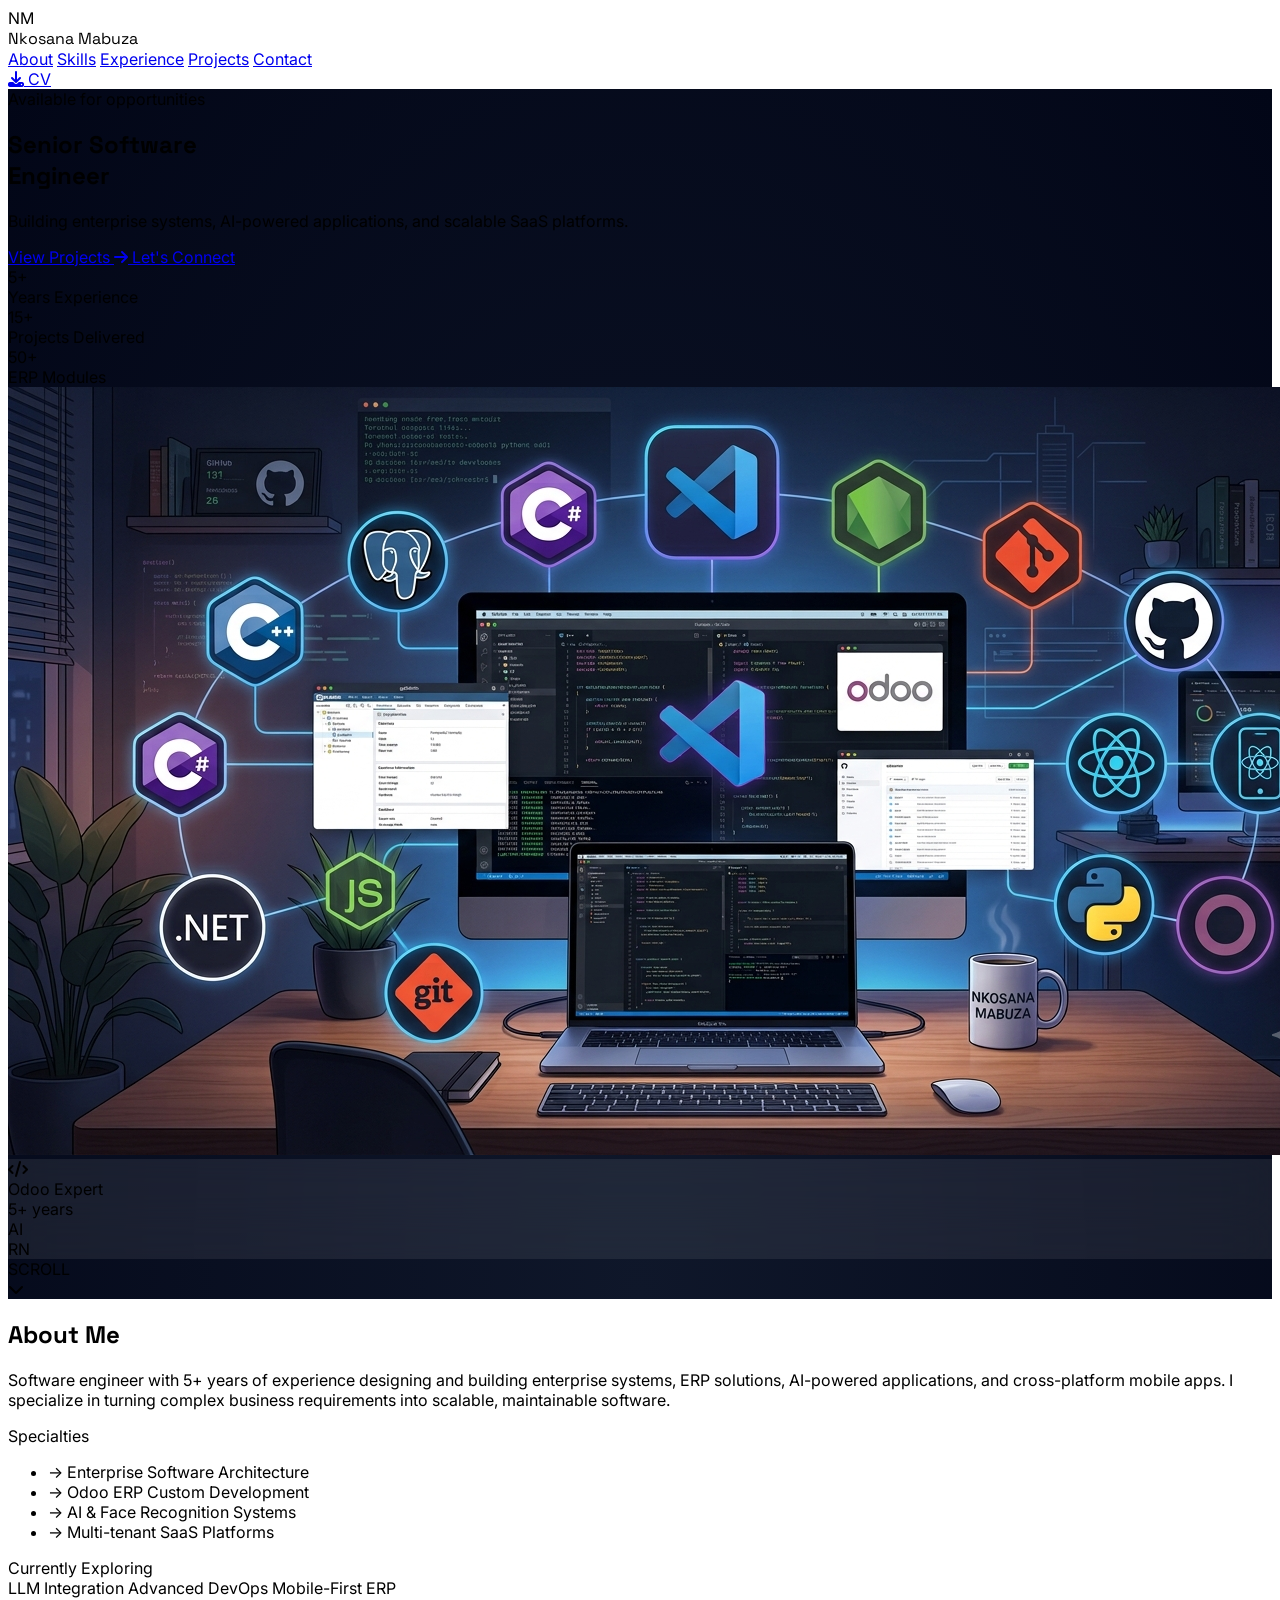
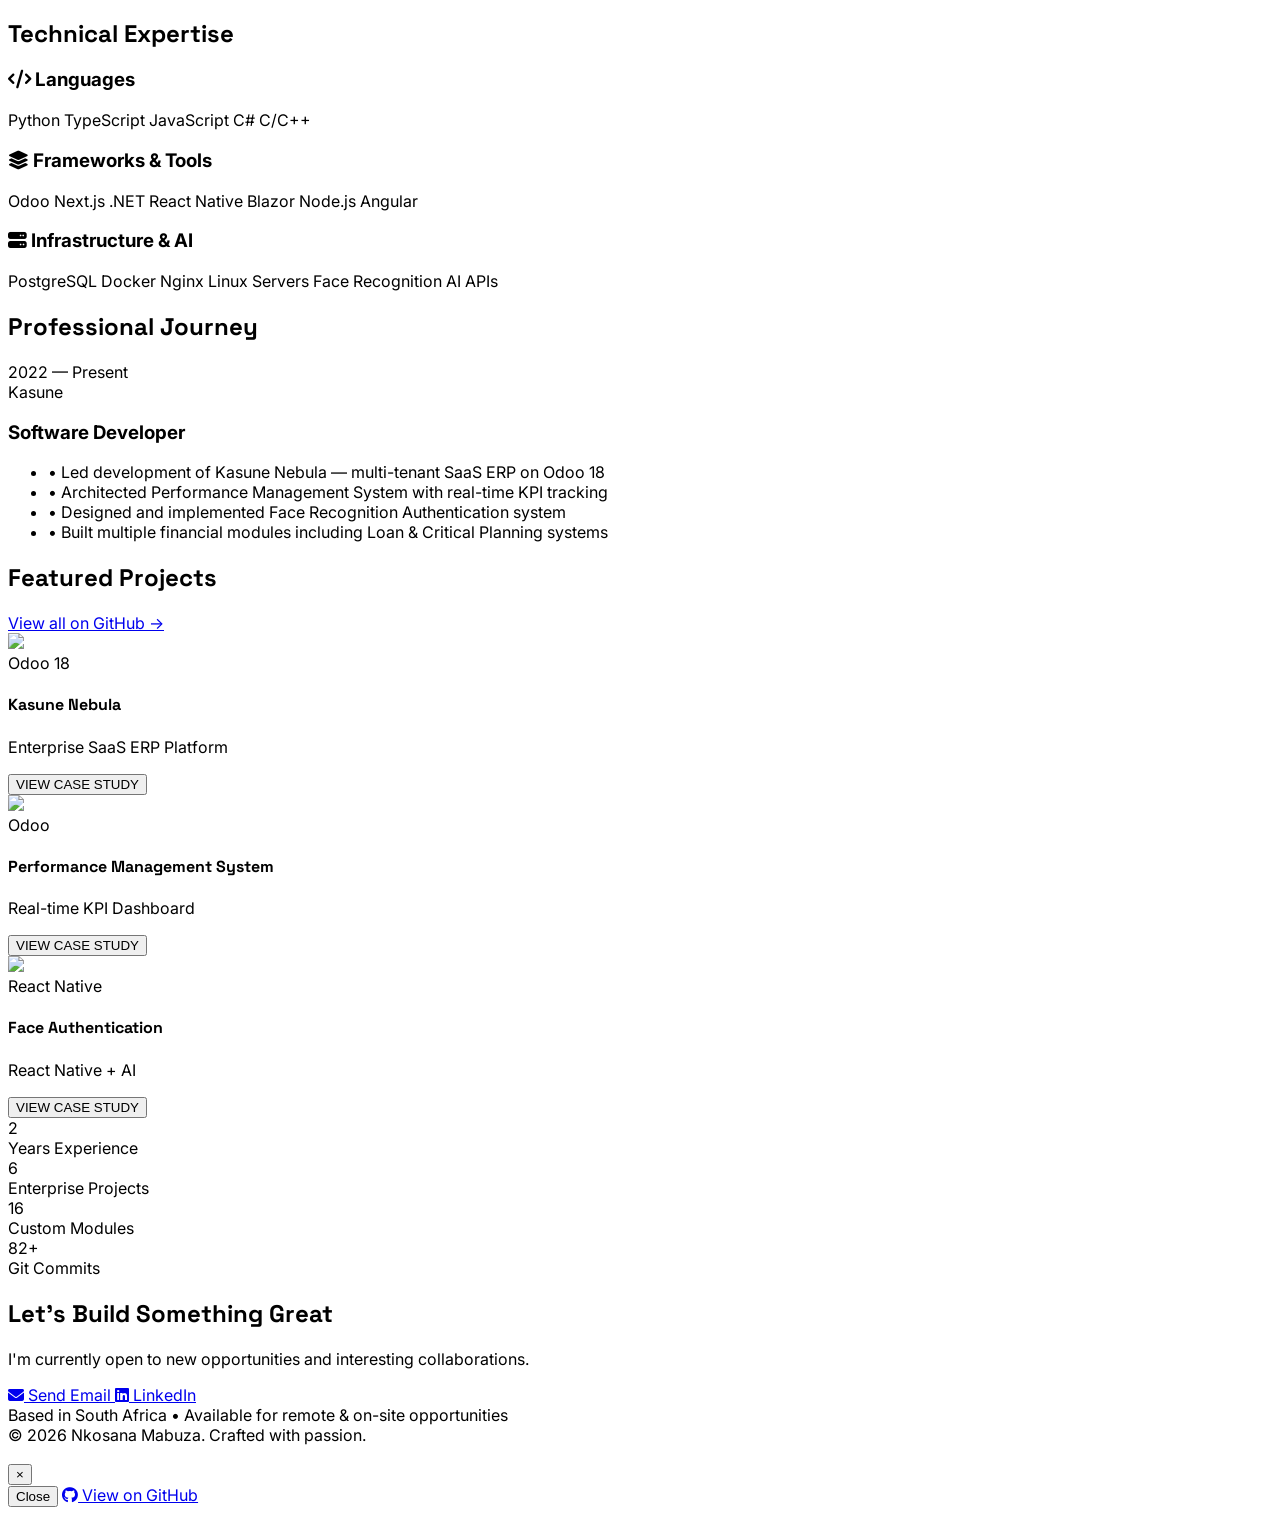
==== commit f8700f51: "adding my new cv" ====
--- a/index.html
+++ b/index.html
@@ -100,7 +100,7 @@
                 <!-- <button onclick="toggleDarkMode()" class="p-3 hover:bg-white/10 rounded-2xl transition-colors">
                     <i class="fas fa-moon text-xl"></i>
                 </button> -->
-                <a href="#" onclick="window.open('./assets/resume-example.pdf')" 
+                <a href="#" onclick="window.open('./assets/my_cv.pdf')" 
                    class="px-6 py-3 bg-white text-black rounded-2xl font-semibold flex items-center gap-2 hover:bg-white/90 transition-all">
                     <i class="fas fa-download"></i>
                     <span>CV</span>
@@ -140,7 +140,7 @@
 
                 <div class="flex gap-8 pt-8">
                     <div>
-                        <div class="text-4xl font-semibold">4+</div>
+                        <div class="text-4xl font-semibold"><span class="years_exp">4</span>+</div>
                         <div class="text-zinc-400">Years Experience</div>
                     </div>
                     <div>
@@ -168,7 +168,7 @@
                     <i class="fas fa-code text-2xl text-blue-400"></i>
                     <div>
                         <div class="font-semibold">Odoo Expert</div>
-                        <div class="text-xs text-zinc-400">4+ years</div>
+                        <div class="text-xs text-zinc-400"><span class="years_exp">4</span>+ years</div>
                     </div>
                 </div>
                 
@@ -194,7 +194,7 @@
                 <div class="md:col-span-5" data-aos="fade-right">
                     <h2 class="text-5xl font-semibold heading tracking-tighter mb-8">About Me</h2>
                     <p class="text-zinc-300 text-lg leading-relaxed">
-                        Software engineer with 4+ years of experience designing and building enterprise systems, 
+                        Software engineer with <span class="years_exp">4</span>+ years of experience designing and building enterprise systems, 
                         ERP solutions, AI-powered applications, and cross-platform mobile apps. 
                         I specialize in turning complex business requirements into scalable, maintainable software.
                     </p>
@@ -323,7 +323,7 @@
     <section class="py-24 bg-zinc-900 border-t border-b border-white/10">
         <div class="max-w-6xl mx-auto px-6 grid grid-cols-2 md:grid-cols-4 gap-8 text-center">
             <div data-aos="zoom-in">
-                <div id="years" class="text-7xl font-bold text-blue-400">4</div>
+                <div id="years" class="text-7xl font-bold text-blue-400"><span class="years_exp">4</span></div>
                 <div class="text-zinc-400">Years Experience</div>
             </div>
             <div data-aos="zoom-in" data-aos-delay="100">
@@ -406,6 +406,13 @@
 
     <script src="https://unpkg.com/aos@next/dist/aos.js"></script>
     <script>
+        const currentYear = new Date().getFullYear(); 
+        const experience = currentYear - 2021
+        // document.getElementById("years_exp").innerHTML = `${currentYear - 2022}+ years` 
+        Array.from(document.getElementsByClassName("years_exp")).forEach((item) => {
+            item.innerHTML = experience;
+        });
+        // document.getElementById("years_exp_1").innerHTML = `${currentYear - 2022}+` 
         AOS.init({
             once: true,
             duration: 800
@@ -504,7 +511,7 @@
             
             // Animate counters
             setTimeout(() => {
-                animateValue('years', 0, 4, 1500);
+                animateValue('years', 0, experience, 1500);
                 animateValue('projects-count', 0, 15, 1800);
                 animateValue('modules', 0, 50, 2200);
                 animateValue('commits', 0, 280, 2500);
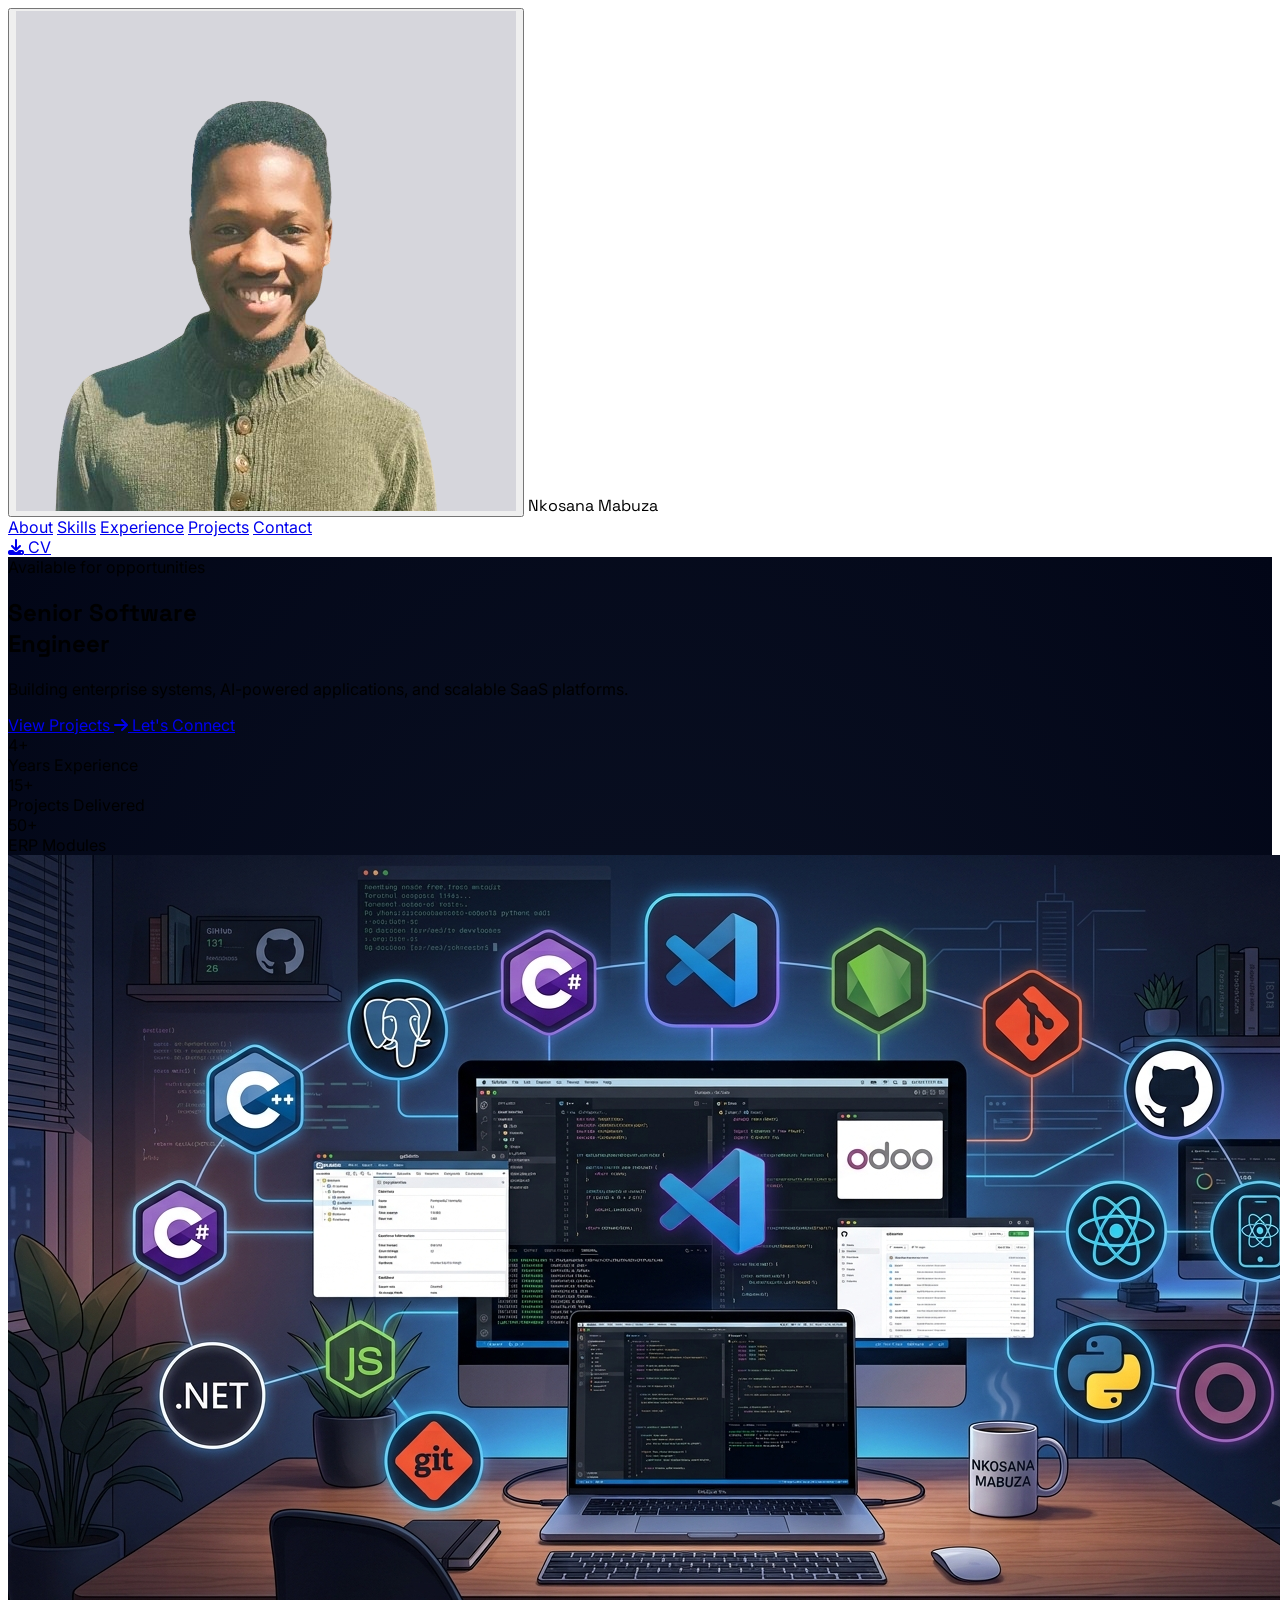
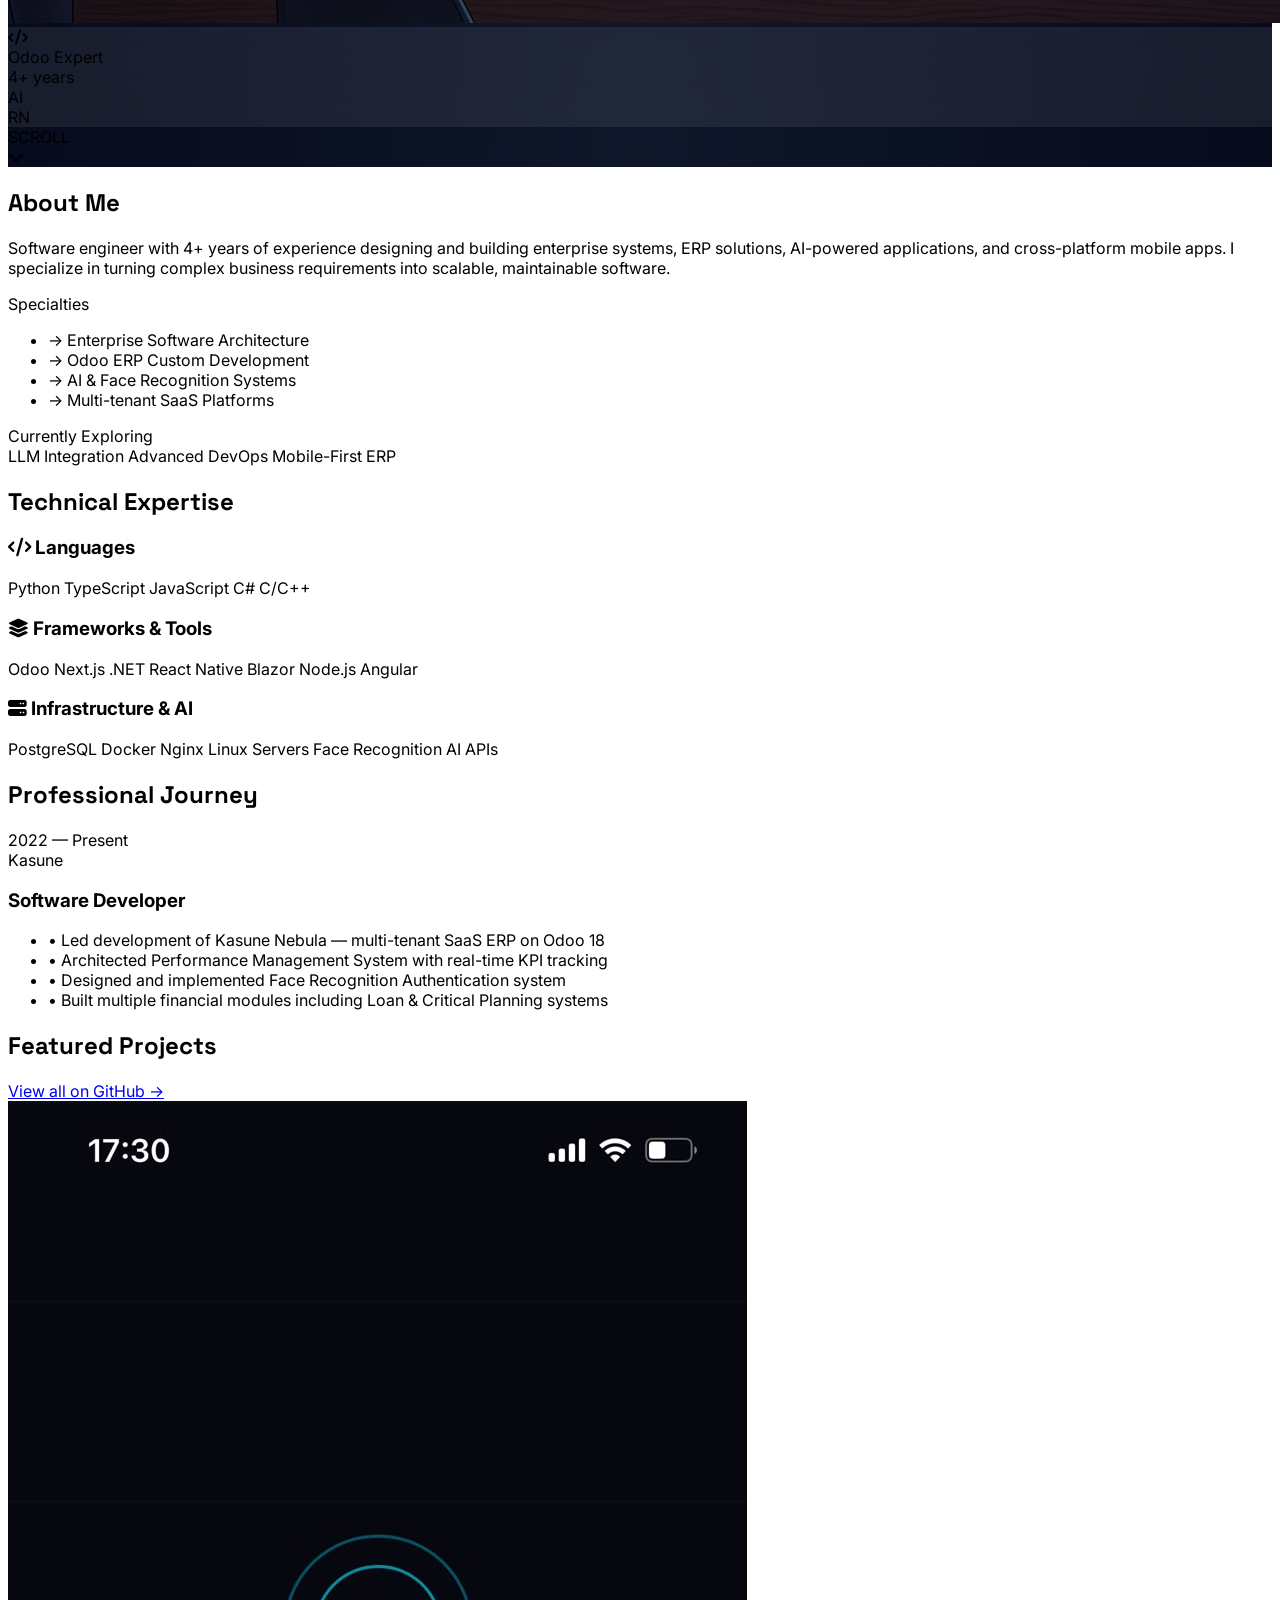
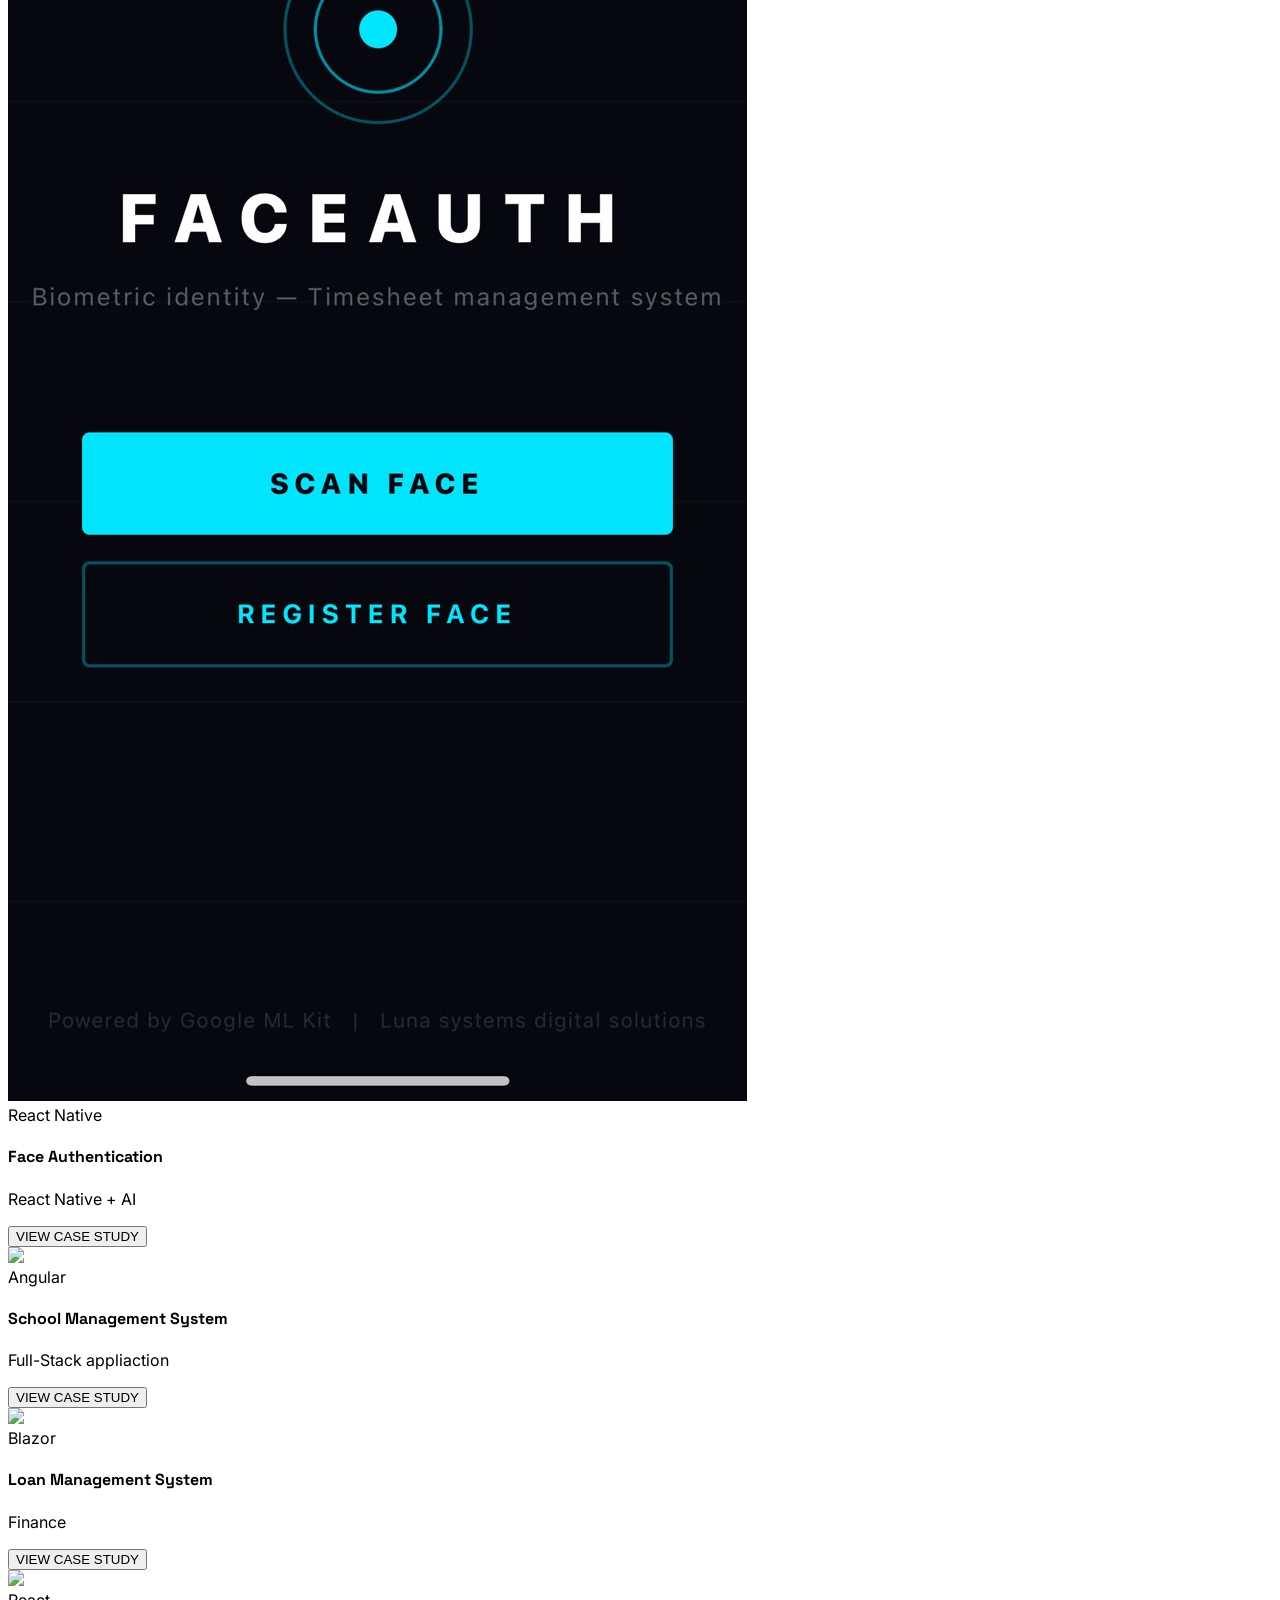
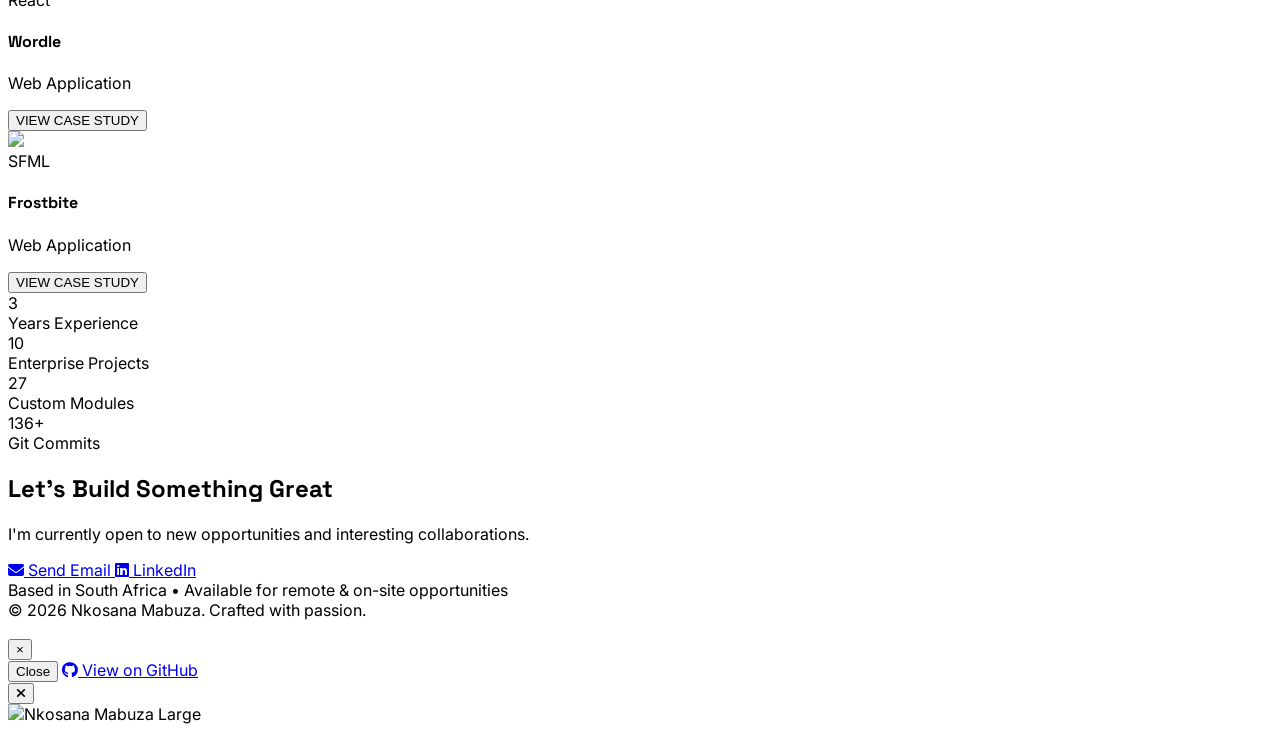
==== commit 960e1642: "adding my profile modal when clicked" ====
--- a/index.html
+++ b/index.html
@@ -84,7 +84,13 @@
     <nav class="fixed top-0 w-full z-50 border-b border-white/10 bg-zinc-950/80 backdrop-blur-lg">
         <div class="max-w-7xl mx-auto px-6 py-5 flex items-center justify-between">
             <div class="flex items-center gap-3">
-                <div class="w-9 h-9 bg-blue-600 rounded-2xl flex items-center justify-center text-xl font-bold">NM</div>
+                <!-- <div class="w-9 h-9 bg-blue-600 rounded-2xl flex items-center justify-center text-xl font-bold">NM</div> -->
+                <button onclick="openAvatarModal()" 
+                        class="w-10 h-10 rounded-full overflow-hidden border-2 border-blue-600 hover:scale-105 transition-transform duration-200 focus:outline-none"
+                        aria-label="View profile picture">
+                    <!-- Replace 'profile.jpg' with your actual image path -->
+                    <img id="profile-avatar" src="/assets/profile-removebg2.png" alt="Nkosana Mabuza" class="w-full h-full object-cover">
+                </button>
                 <span class="text-2xl font-semibold heading tracking-tighter">Nkosana Mabuza</span>
             </div>
             
@@ -307,7 +313,7 @@
         <div class="max-w-7xl mx-auto px-6">
             <div class="flex justify-between items-end mb-16">
                 <h2 class="text-5xl font-semibold heading tracking-tighter" data-aos="fade-up">Featured Projects</h2>
-                <a href="#" class="text-blue-400 hover:text-blue-300 flex items-center gap-2 group">
+                <a href="https://github.com/1439120" class="text-blue-400 hover:text-blue-300 flex items-center gap-2 group">
                     View all on GitHub 
                     <span class="group-hover:translate-x-1 transition">→</span>
                 </a>
@@ -404,44 +410,76 @@
         </div>
     </div>
 
+    <!-- Avatar modal -->
+    <div id="avatar-modal" 
+        class="hidden fixed inset-0 z-50 bg-black/90 items-center justify-center p-4 backdrop-blur-sm animate-fade-in"
+        onclick="closeAvatarModal()">
+        
+        <!-- Close Button -->
+        <button class="absolute top-6 right-6 text-white text-3xl hover:text-gray-300 focus:outline-none">
+            <i class="fas fa-times"></i>
+        </button>
+        
+        <!-- Frame Container -->
+        <div class="relative max-w-2xl max-h-[80vh] bg-neutral-900 p-2 rounded-2xl border border-white/10 shadow-2xl" 
+            onclick="event.stopPropagation()"> <!-- Prevents closing when clicking the image frame itself -->
+            <img id="modal-large-img" src="" alt="Nkosana Mabuza Large" class="max-w-full max-h-[75vh] rounded-xl object-contain">
+        </div>
+    </div>
+
     <script src="https://unpkg.com/aos@next/dist/aos.js"></script>
     <script>
-        const currentYear = new Date().getFullYear(); 
-        const experience = currentYear - 2021
-        // document.getElementById("years_exp").innerHTML = `${currentYear - 2022}+ years` 
-        Array.from(document.getElementsByClassName("years_exp")).forEach((item) => {
-            item.innerHTML = experience;
-        });
-        // document.getElementById("years_exp_1").innerHTML = `${currentYear - 2022}+` 
         AOS.init({
             once: true,
             duration: 800
         });
-
         // Tailwind script already included
 
         const projects = [
-            {
-                title: "Kasune Nebula",
-                subtitle: "Enterprise SaaS ERP Platform",
-                tech: ["Odoo 18", "Multi-tenant", "PostgreSQL"],
-                description: "A full-featured cloud ERP platform with subscription management, AI-ready architecture, and isolated tenant databases. Built with scalability and security as core principles.",
-                video: "https://assets.mixkit.co/videos/preview/754/754-small.mp4" // placeholder
-            },
-            {
-                title: "Performance Management System",
-                subtitle: "Real-time KPI Dashboard",
-                tech: ["Odoo", "React", "Charts"],
-                description: "Comprehensive performance tracking system featuring department dashboards, quarterly reports, target monitoring, and automated feedback workflows.",
-                video: "https://assets.mixkit.co/videos/preview/343/343-small.mp4"
-            },
             {
                 title: "Face Authentication",
                 subtitle: "React Native + AI",
-                tech: ["React Native", "OpenCV", "Face Recognition"],
+                tech: ["React Native", "Google ML Kit", "Face Recognition", "PostgreSQL"],
                 description: "Secure mobile authentication system using facial recognition with liveness detection, integrated into enterprise login flows.",
-                video: "https://assets.mixkit.co/videos/preview/123/123-small.mp4"
-            }
+                video: "/assets/face_auth_record.mp4",
+                github: "https://github.com/1439120/TimesheetFaceApp",
+                profile: "/assets/faceauth_profile.jpeg",
+            },
+            {
+                title: "School Management System",
+                subtitle: "Full-Stack appliaction",
+                tech: ["Angular", ".NET", "SCSS","C#"],
+                description: "Comprehensive school administration platform designed to manage student records, scheduling, and grading. Features a responsive frontend portal paired with a robust relational data architecture.",
+                video: "https://assets.mixkit.co/videos/preview/754/754-small.mp4", // placeholder
+                github: "https://github.com/1439120/highschool-ms",
+                profile: "https://picsum.photos/id/81/600/400",
+            },
+            {
+                title: "Loan Management System",
+                subtitle: "Finance",
+                tech: ["Blazor", ".NET", "Charts","Firestore","Firebase"],
+                description: "Comprehensive performance tracking system featuring department dashboards, quarterly reports, target monitoring, and automated feedback workflows.",
+                video: "https://assets.mixkit.co/videos/preview/343/343-small.mp4",
+                github: "https://github.com/1439120/rocksolid",
+                profile: "https://picsum.photos/id/82/600/400",
+            },{
+                title: "Wordle",
+                subtitle: "Web Application",
+                tech: ["React", ".NET", "Charts","Firestore","Firebase"],
+                description: "Comprehensive performance tracking system featuring department dashboards, quarterly reports, target monitoring, and automated feedback workflows.",
+                video: "https://assets.mixkit.co/videos/preview/343/343-small.mp4",
+                github: "https://github.com/1439120/WORDLE",
+                profile: "https://picsum.photos/id/83/600/400",
+            },{
+                title: "Frostbite",
+                subtitle: "Web Application",
+                tech: ["SFML", ".NET", "Charts","Firestore","Firebase"],
+                description: "Comprehensive performance tracking system featuring department dashboards, quarterly reports, target monitoring, and automated feedback workflows.",
+                video: "https://assets.mixkit.co/videos/preview/343/343-small.mp4",
+                github: "https://github.com/1439120/frostbite",
+                profile: "https://picsum.photos/id/84/600/400",
+            },
+            
         ];
 
         function renderProjects() {
@@ -453,7 +491,7 @@
                 card.className = `project-card glass border border-white/10 rounded-3xl overflow-hidden cursor-pointer`;
                 card.innerHTML = `
                     <div class="h-64 bg-zinc-800 relative">
-                        <img src="https://picsum.photos/id/${80 + index}/600/400" class="w-full h-full object-cover">
+                        <img src="${project.profile}" class="w-full h-full object-cover">
                         <div class="absolute bottom-4 left-4 bg-black/70 px-4 py-1 rounded-2xl text-xs backdrop-blur">
                             ${project.tech[0]}
                         </div>
@@ -488,6 +526,7 @@
             
             document.getElementById('project-modal').classList.remove('hidden');
             document.getElementById('project-modal').classList.add('flex');
+            document.getElementById("modal-github").href = project.github
         }
 
         function closeModal() {
@@ -508,6 +547,14 @@
         // Initialize
         window.onload = function() {
             renderProjects();
+            const currentYear = new Date().getFullYear(); 
+            const experience = currentYear - 2022
+            // document.getElementById("years_exp").innerHTML = `${currentYear - 2022}+ years` 
+            Array.from(document.getElementsByClassName("years_exp")).forEach((item) => {
+                item.innerHTML = experience;
+            });
+            // document.getElementById("years_exp_1").innerHTML = `${currentYear - 2022}+` 
+            
             
             // Animate counters
             setTimeout(() => {
@@ -533,6 +580,36 @@
             };
             window.requestAnimationFrame(step);
         }
+
+        function openAvatarModal() {
+            const avatarImg = document.getElementById('profile-avatar');
+            const modalImg = document.getElementById('modal-large-img');
+            const avatarModal = document.getElementById('avatar-modal');
+            
+            if (avatarImg && modalImg && avatarModal) {
+                // Sync the large frame image source with your avatar source
+                modalImg.src = avatarImg.src;
+                
+                // Show modal using Tailwind flex utility
+                avatarModal.classList.remove('hidden');
+                avatarModal.classList.add('flex');
+                
+                // Disable page scrolling behind the modal
+                document.body.style.overflow = 'hidden';
+            }
+        }
+
+        function closeAvatarModal() {
+            const avatarModal = document.getElementById('avatar-modal');
+            if (avatarModal) {
+                avatarModal.classList.remove('flex');
+                avatarModal.classList.add('hidden');
+                
+                // Restore page scrolling
+                document.body.style.overflow = 'auto';
+            }
+        }
+
     </script>
 </body>
 </html>
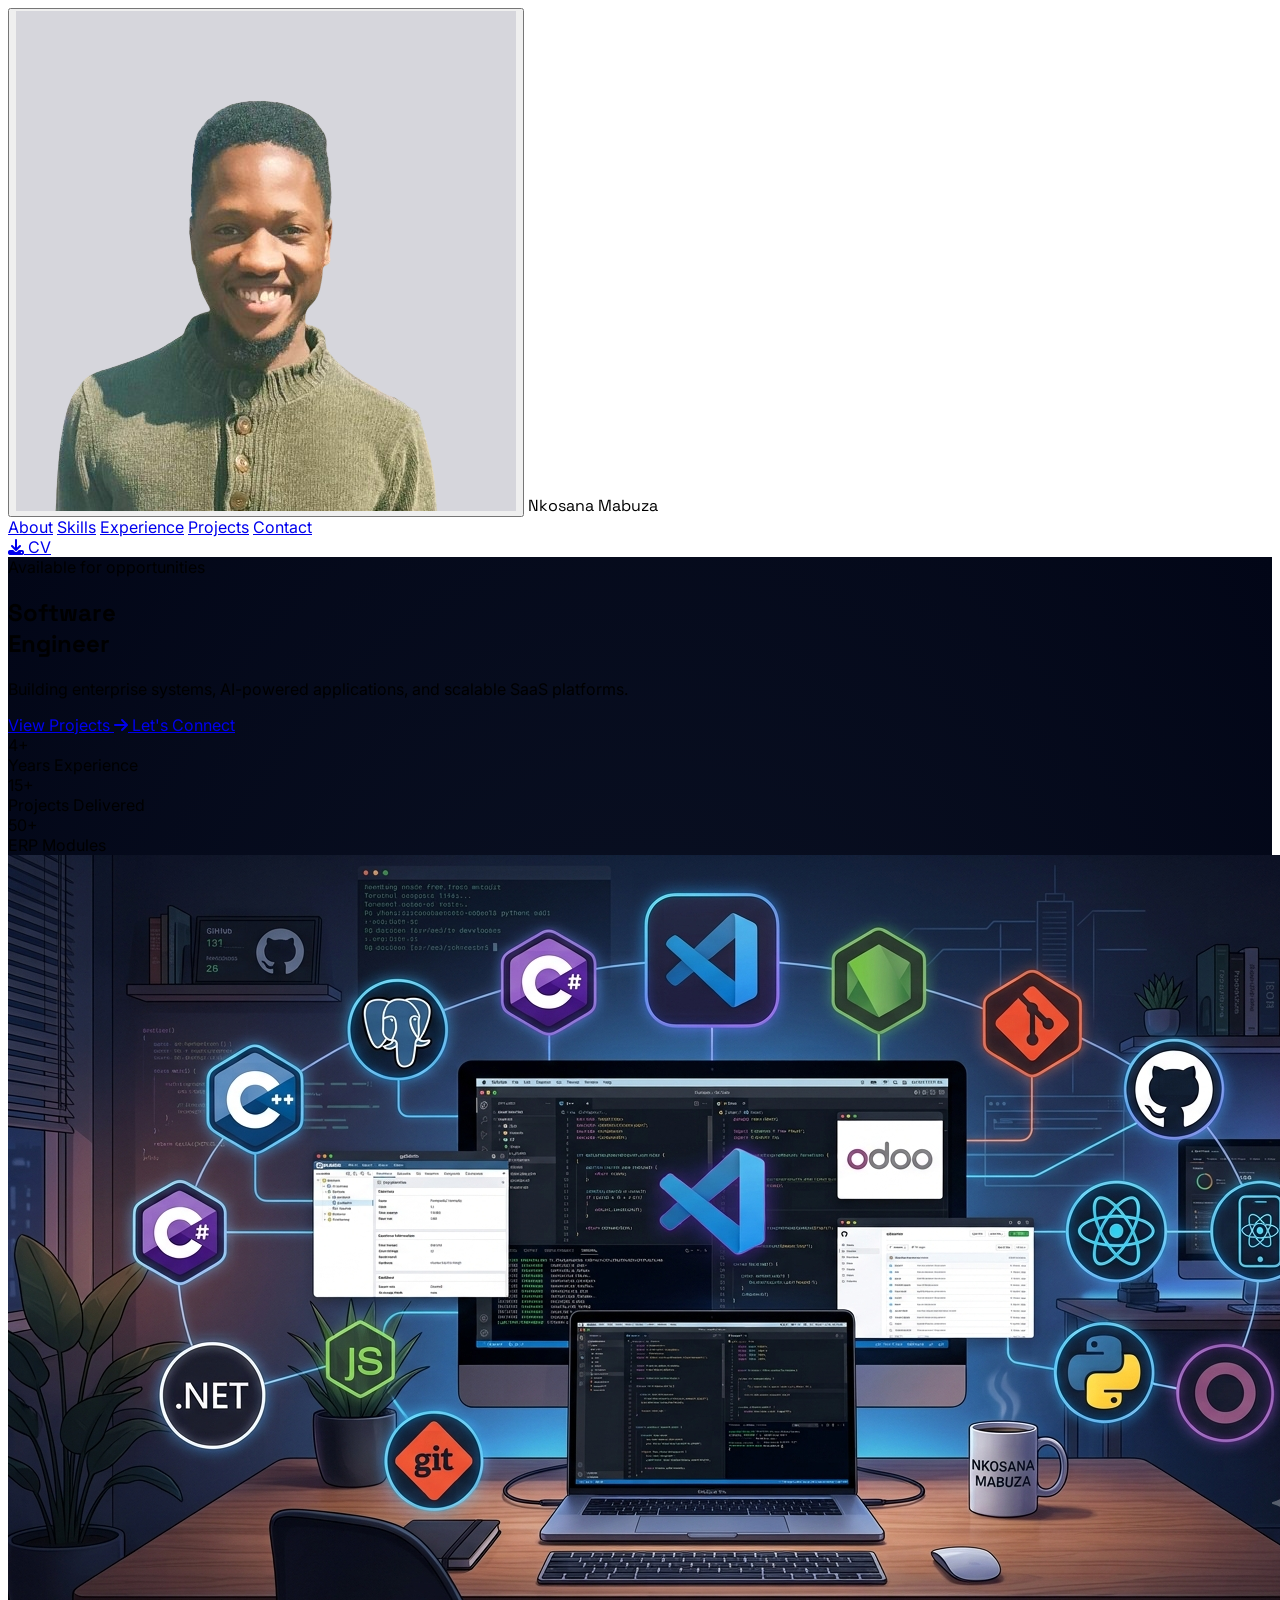
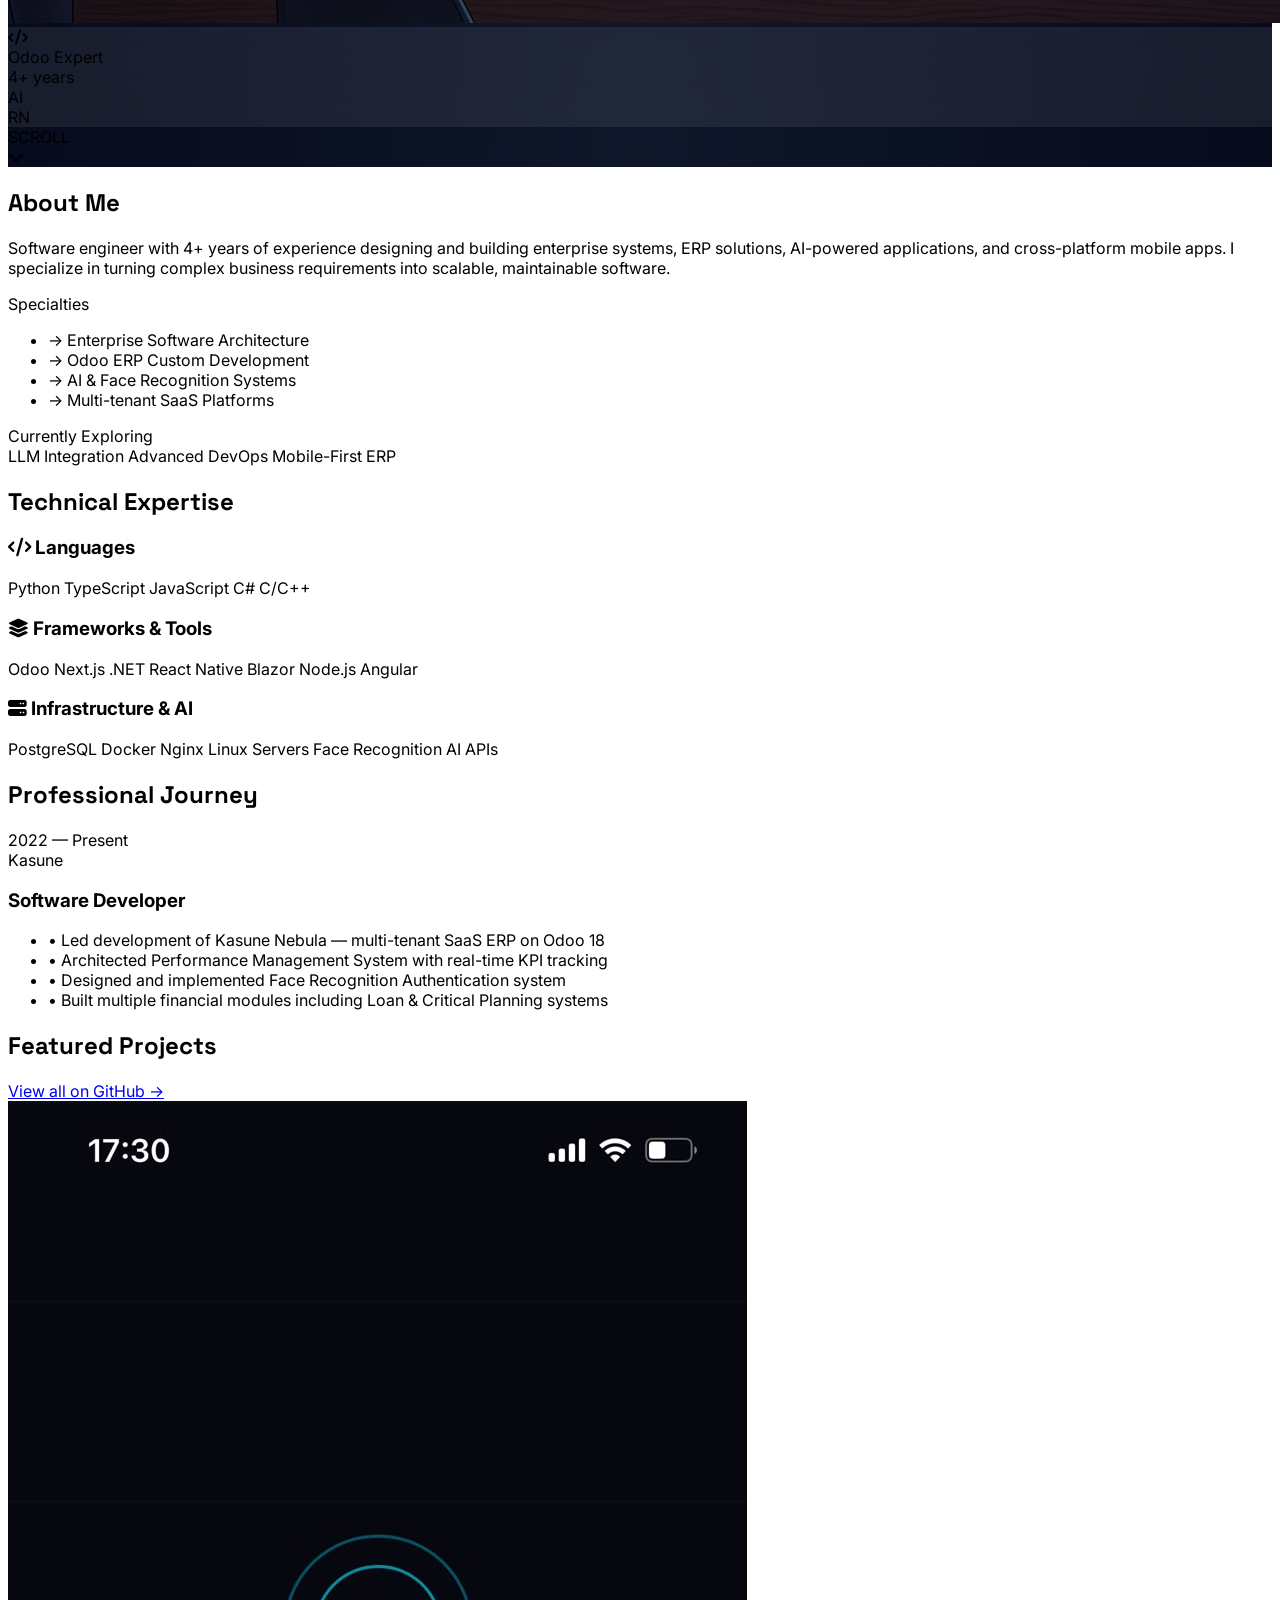
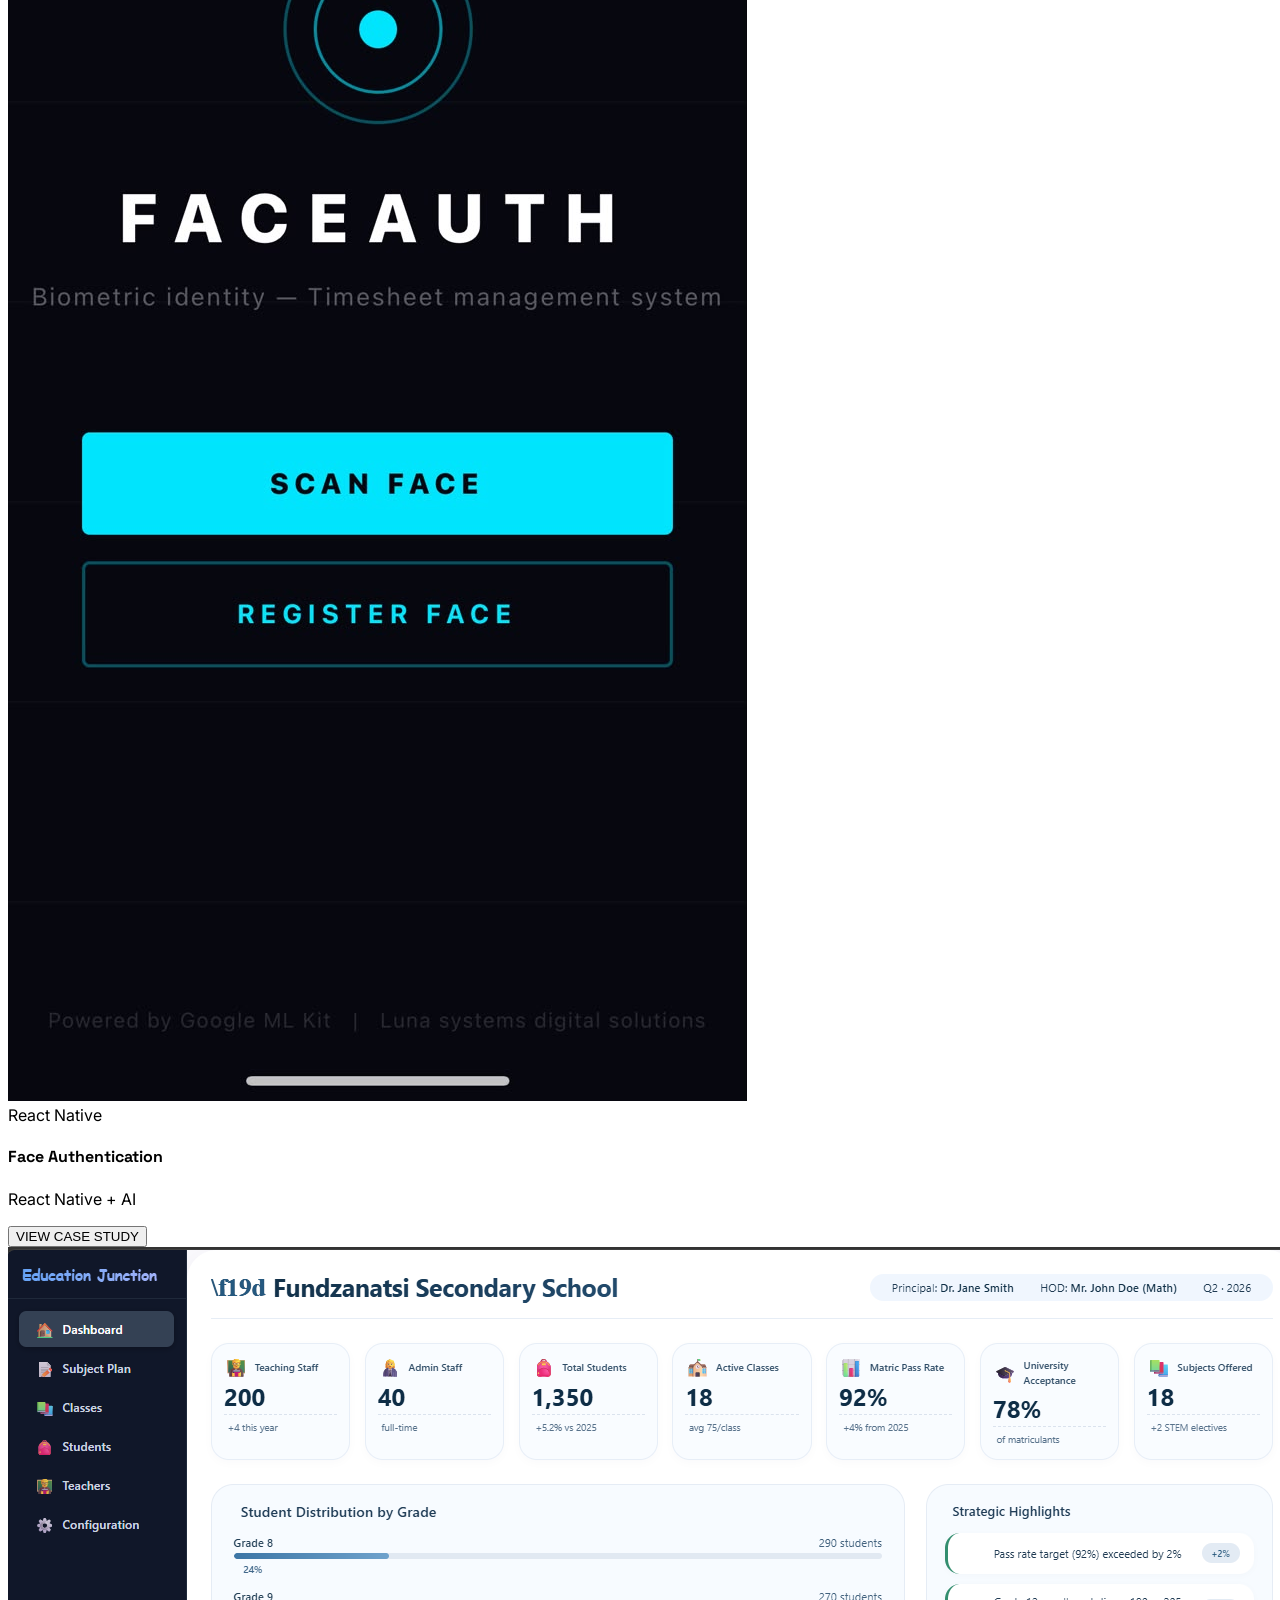
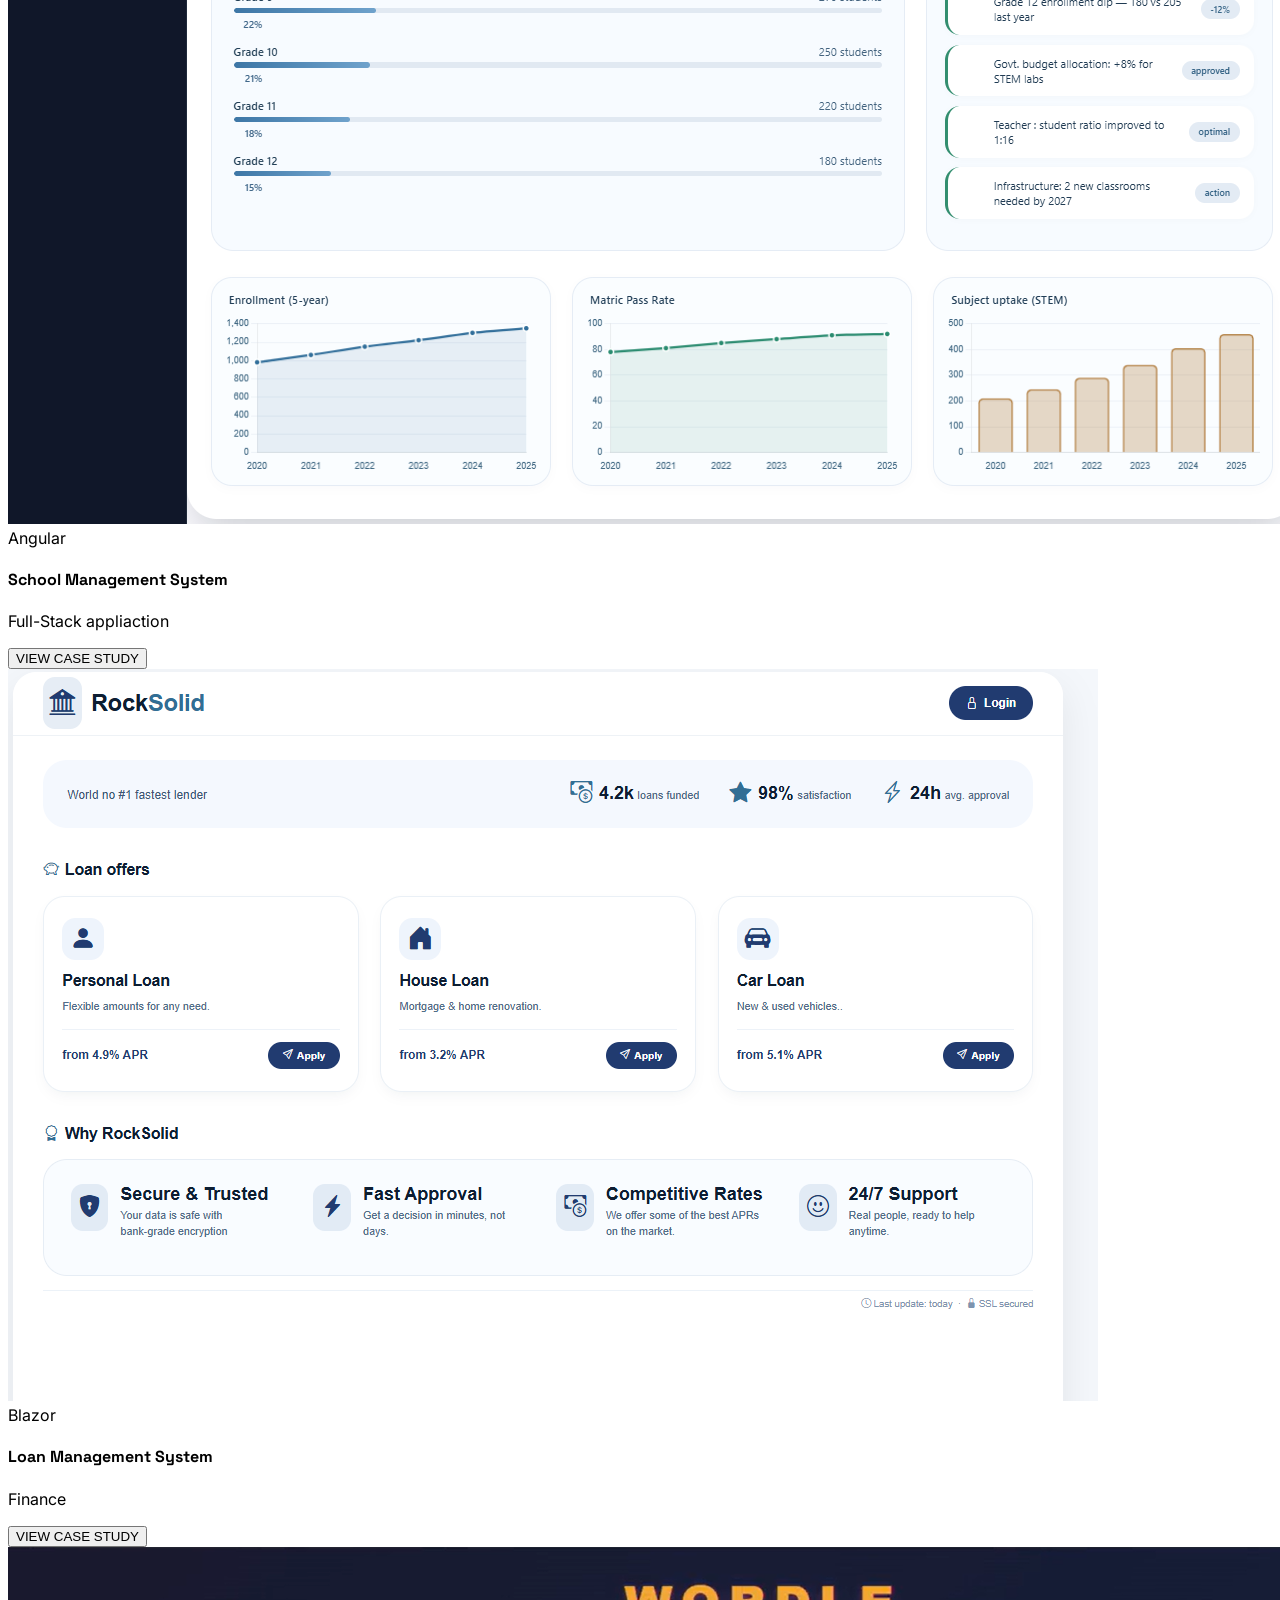
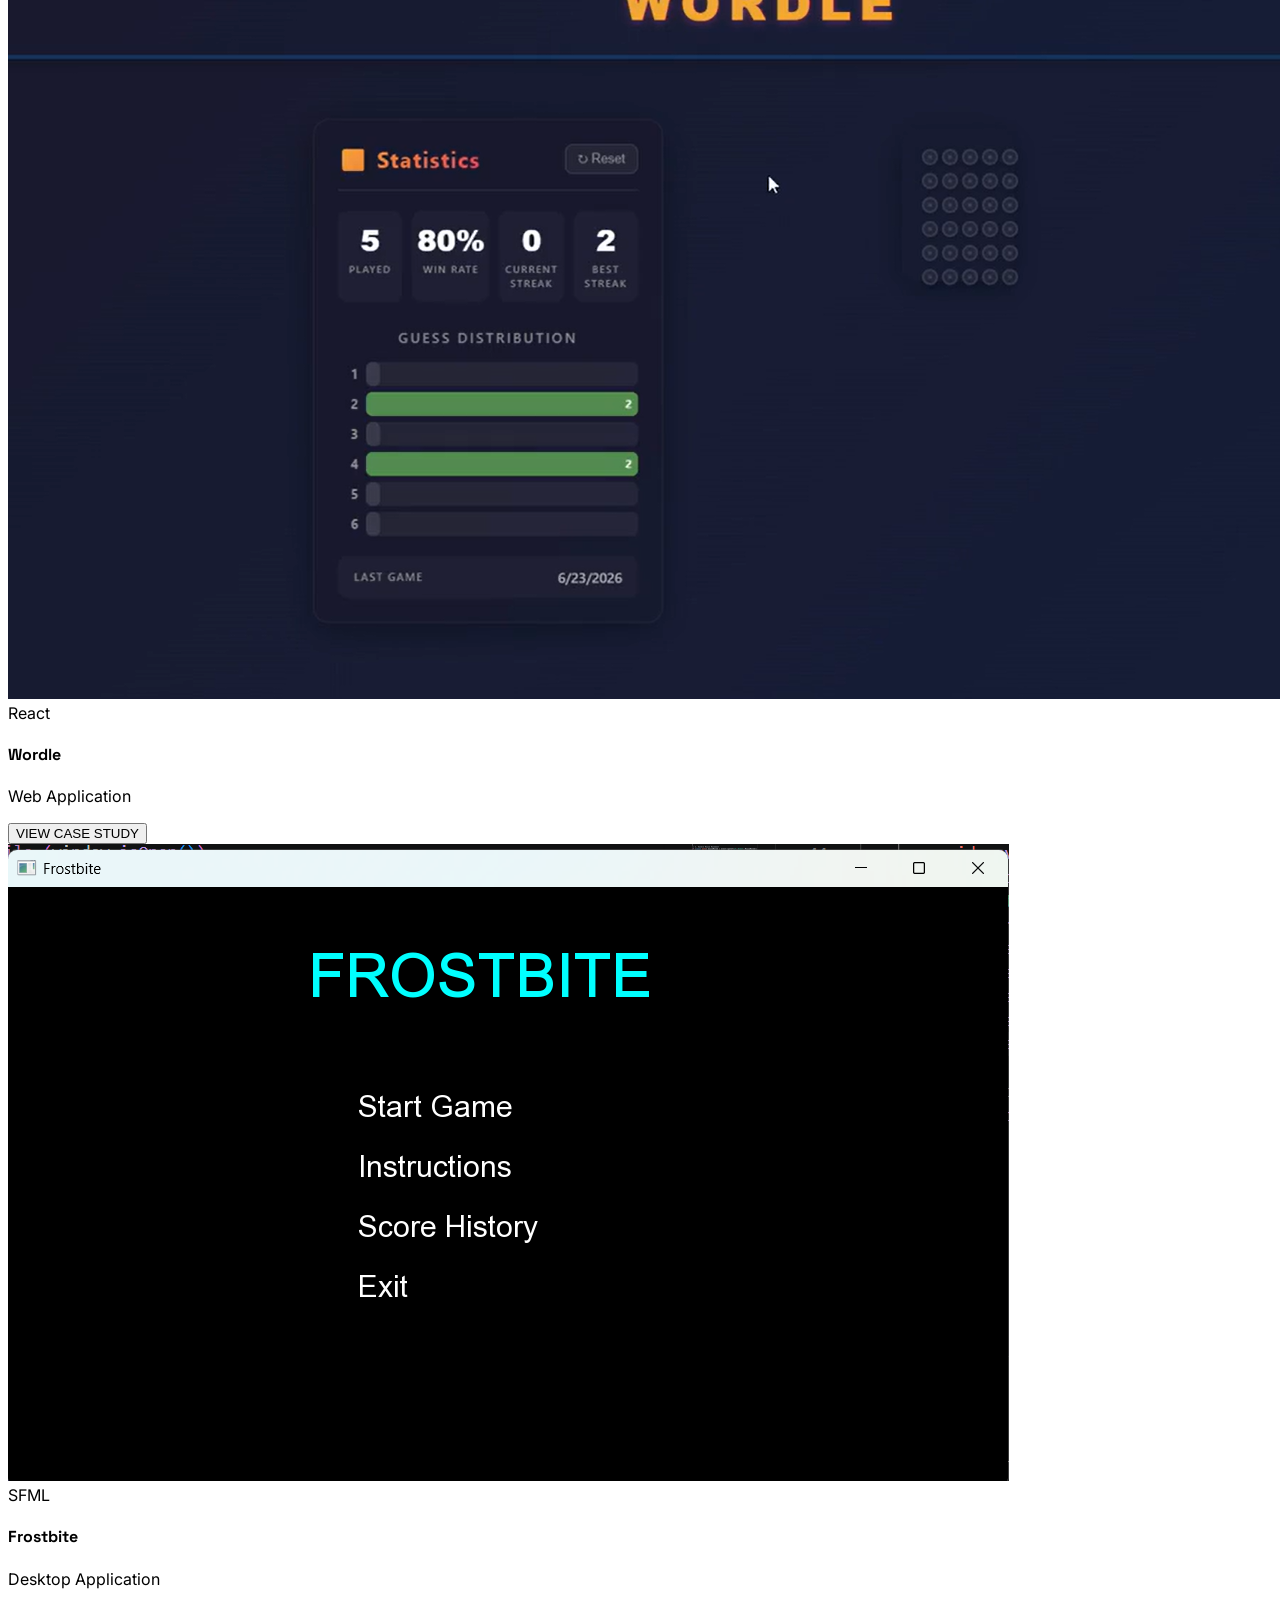
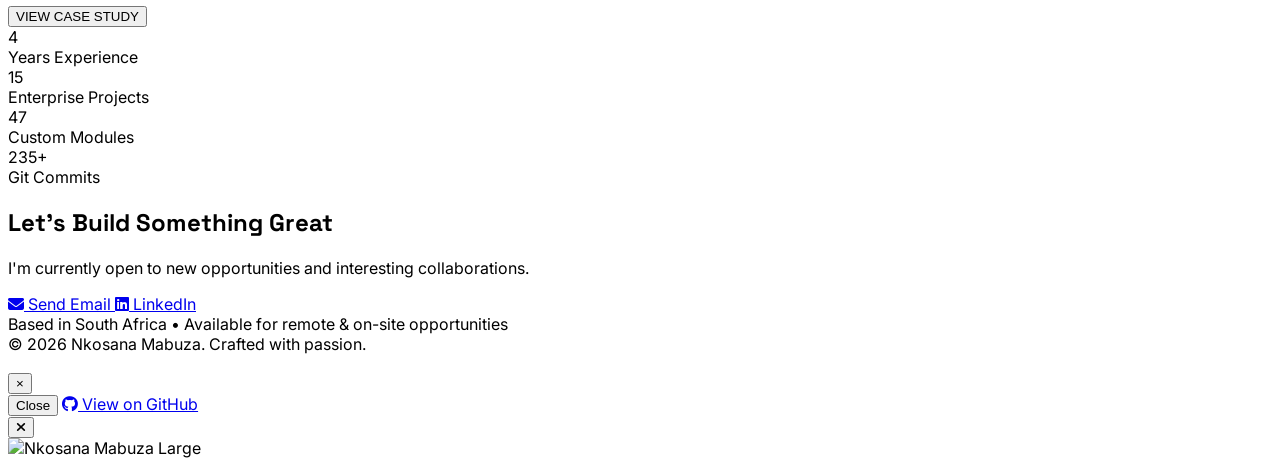
==== commit 35048881: "adding photos and videos for my projects" ====
--- a/index.html
+++ b/index.html
@@ -3,7 +3,7 @@
 <head>
     <meta charset="UTF-8">
     <meta name="viewport" content="width=device-width, initial-scale=1.0">
-    <title>Nkosana Mabuza | Senior Software Engineer</title>
+    <title>Nkosana Mabuza | Software Engineer</title>
     <script src="https://cdn.tailwindcss.com"></script>
     <link rel="stylesheet" href="https://cdnjs.cloudflare.com/ajax/libs/font-awesome/6.6.0/css/all.min.css">
     <link rel="stylesheet" href="https://unpkg.com/aos@next/dist/aos.css" />
@@ -89,7 +89,7 @@
                         class="w-10 h-10 rounded-full overflow-hidden border-2 border-blue-600 hover:scale-105 transition-transform duration-200 focus:outline-none"
                         aria-label="View profile picture">
                     <!-- Replace 'profile.jpg' with your actual image path -->
-                    <img id="profile-avatar" src="/assets/profile-removebg2.png" alt="Nkosana Mabuza" class="w-full h-full object-cover">
+                    <img id="profile-avatar" src="./assets/profile-removebg2.png" alt="Nkosana Mabuza" class="w-full h-full object-cover">
                 </button>
                 <span class="text-2xl font-semibold heading tracking-tighter">Nkosana Mabuza</span>
             </div>
@@ -125,7 +125,7 @@
                 </div>
                 
                 <h1 class="text-7xl md:text-8xl font-bold heading tracking-tighter leading-none">
-                    Senior Software<br>Engineer
+                     Software<br>Engineer
                 </h1>
                 
                 <p class="text-2xl text-zinc-400 max-w-lg">
@@ -354,12 +354,12 @@
             <p class="text-xl text-zinc-400 mb-12">I'm currently open to new opportunities and interesting collaborations.</p>
             
             <div class="flex flex-col sm:flex-row gap-6 justify-center">
-                <a href="mailto:your.email@example.com" 
+                <a href="mailto:nkosana.mabuza2@gmail.com" 
                    class="flex-1 sm:flex-none px-10 py-6 bg-white text-black rounded-3xl font-semibold flex items-center justify-center gap-3 hover:scale-105 transition">
                     <i class="fas fa-envelope"></i>
                     Send Email
                 </a>
-                <a href="https://linkedin.com" target="_blank"
+                <a href="https://www.linkedin.com/in/nkosana-mabuza-078b90150/" target="_blank"
                    class="flex-1 sm:flex-none px-10 py-6 border border-white/30 rounded-3xl font-semibold flex items-center justify-center gap-3 hover:bg-white/5 transition">
                     <i class="fab fa-linkedin"></i>
                     LinkedIn
@@ -441,43 +441,43 @@
                 subtitle: "React Native + AI",
                 tech: ["React Native", "Google ML Kit", "Face Recognition", "PostgreSQL"],
                 description: "Secure mobile authentication system using facial recognition with liveness detection, integrated into enterprise login flows.",
-                video: "/assets/face_auth_record.mp4",
+                video: "./assets/face_auth_record.mp4",
                 github: "https://github.com/1439120/TimesheetFaceApp",
-                profile: "/assets/faceauth_profile.jpeg",
+                profile: "./assets/faceauth_profile.jpeg",
             },
             {
                 title: "School Management System",
                 subtitle: "Full-Stack appliaction",
                 tech: ["Angular", ".NET", "SCSS","C#"],
                 description: "Comprehensive school administration platform designed to manage student records, scheduling, and grading. Features a responsive frontend portal paired with a robust relational data architecture.",
-                video: "https://assets.mixkit.co/videos/preview/754/754-small.mp4", // placeholder
+                video: "./assets/highschoolms.mp4",
                 github: "https://github.com/1439120/highschool-ms",
-                profile: "https://picsum.photos/id/81/600/400",
+                profile: "./assets/highschoolms-profile.png",
             },
             {
                 title: "Loan Management System",
                 subtitle: "Finance",
                 tech: ["Blazor", ".NET", "Charts","Firestore","Firebase"],
-                description: "Comprehensive performance tracking system featuring department dashboards, quarterly reports, target monitoring, and automated feedback workflows.",
-                video: "https://assets.mixkit.co/videos/preview/343/343-small.mp4",
+                description: "Enterprise loan management solution designed to streamline the entire lending lifecycle, including customer management, loan approvals, repayment monitoring, financial reporting, and workflow automation.",
+                video: "./assets/loanmng.mp4",
                 github: "https://github.com/1439120/rocksolid",
-                profile: "https://picsum.photos/id/82/600/400",
+                profile: "./assets/loanmg-profile.png",
             },{
                 title: "Wordle",
                 subtitle: "Web Application",
                 tech: ["React", ".NET", "Charts","Firestore","Firebase"],
-                description: "Comprehensive performance tracking system featuring department dashboards, quarterly reports, target monitoring, and automated feedback workflows.",
-                video: "https://assets.mixkit.co/videos/preview/343/343-small.mp4",
+                description: "A modern Wordle-inspired game built with React, featuring six-attempt gameplay, streak tracking, detailed statistics, responsive design, keyboard shortcuts, and persistent local storage.",
+                video: "./assets/wordle.mp4",
                 github: "https://github.com/1439120/WORDLE",
-                profile: "https://picsum.photos/id/83/600/400",
+                profile: "./assets/wordle-profile.png",
             },{
                 title: "Frostbite",
-                subtitle: "Web Application",
+                subtitle: "Desktop Application",
                 tech: ["SFML", ".NET", "Charts","Firestore","Firebase"],
-                description: "Comprehensive performance tracking system featuring department dashboards, quarterly reports, target monitoring, and automated feedback workflows.",
-                video: "https://assets.mixkit.co/videos/preview/343/343-small.mp4",
+                description: "Comprehensive arcade survival system featuring dynamic ice floe layout generation, real-time score and level trackers, personal best saving, and responsive grid-based collision mechanics.",
+                video: "./assets/frostbite.mp4",
                 github: "https://github.com/1439120/frostbite",
-                profile: "https://picsum.photos/id/84/600/400",
+                profile: "./assets/frostbite-profile.png",
             },
             
         ];
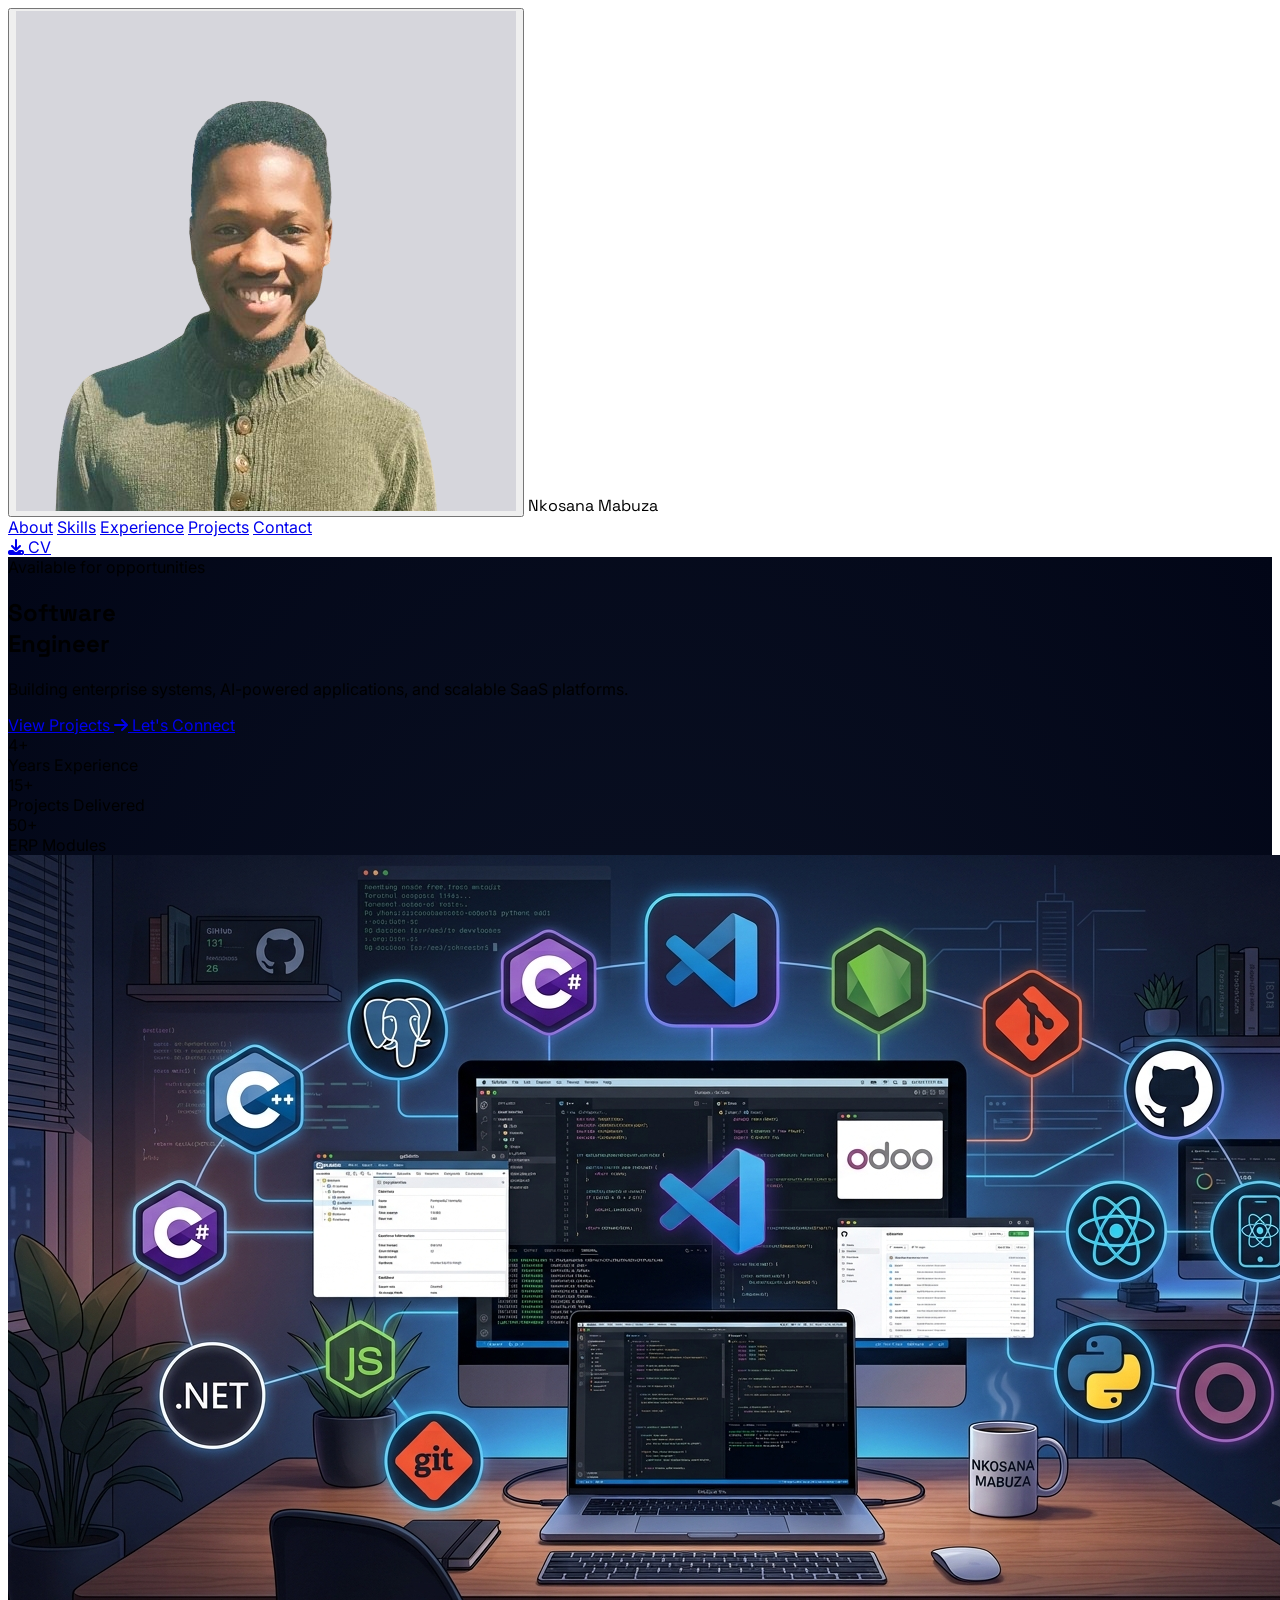
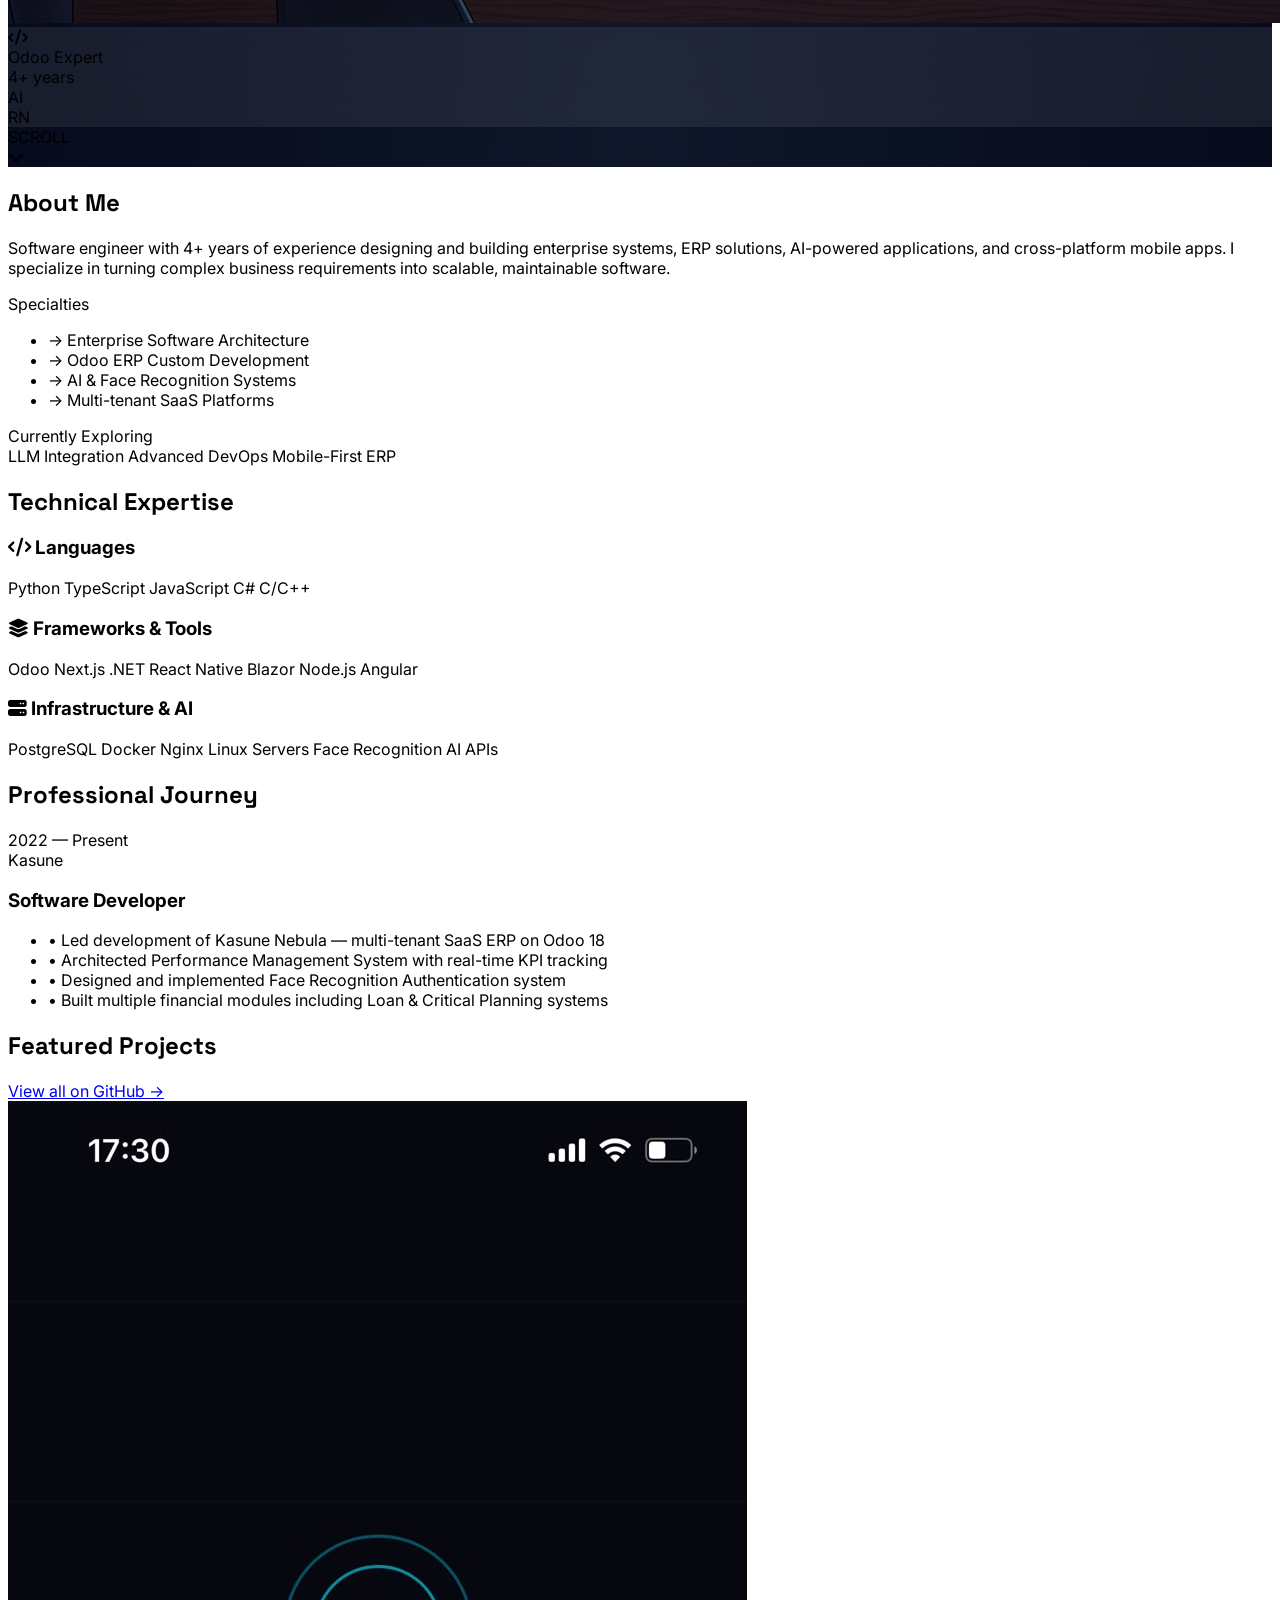
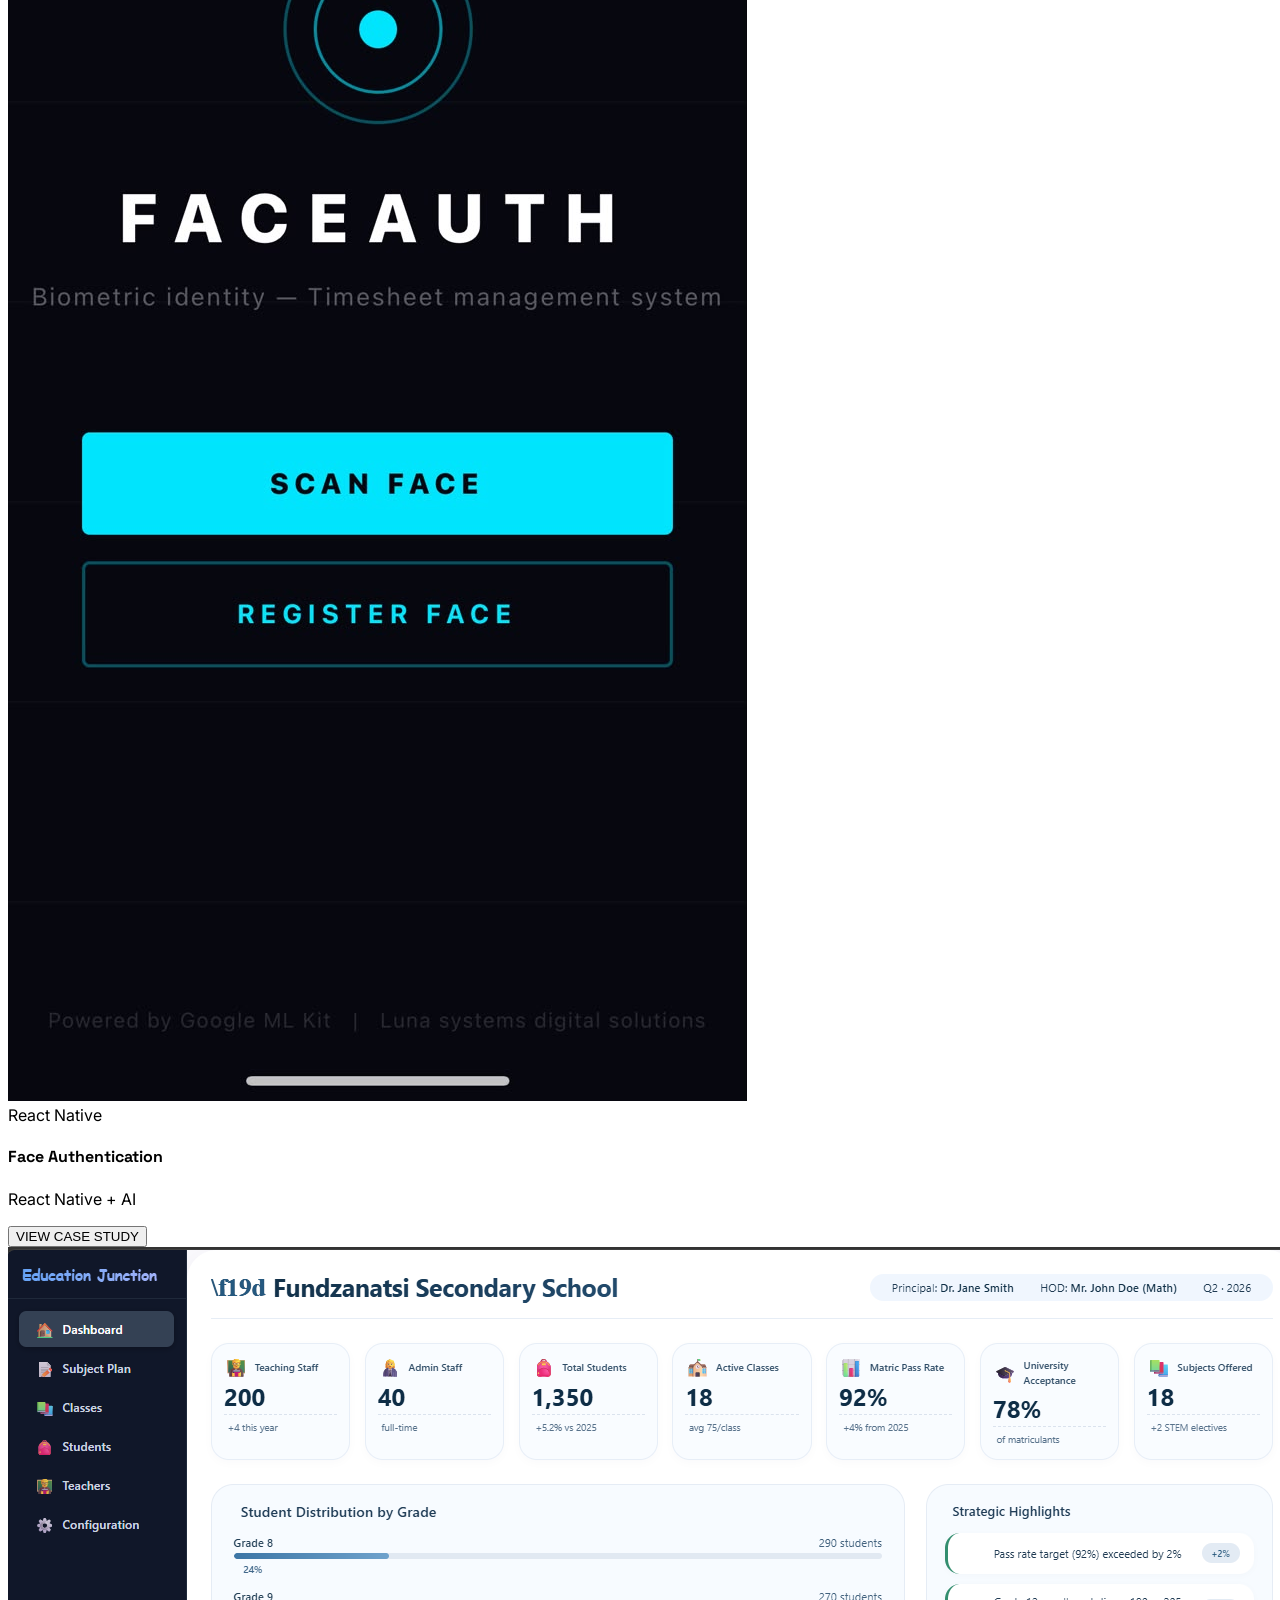
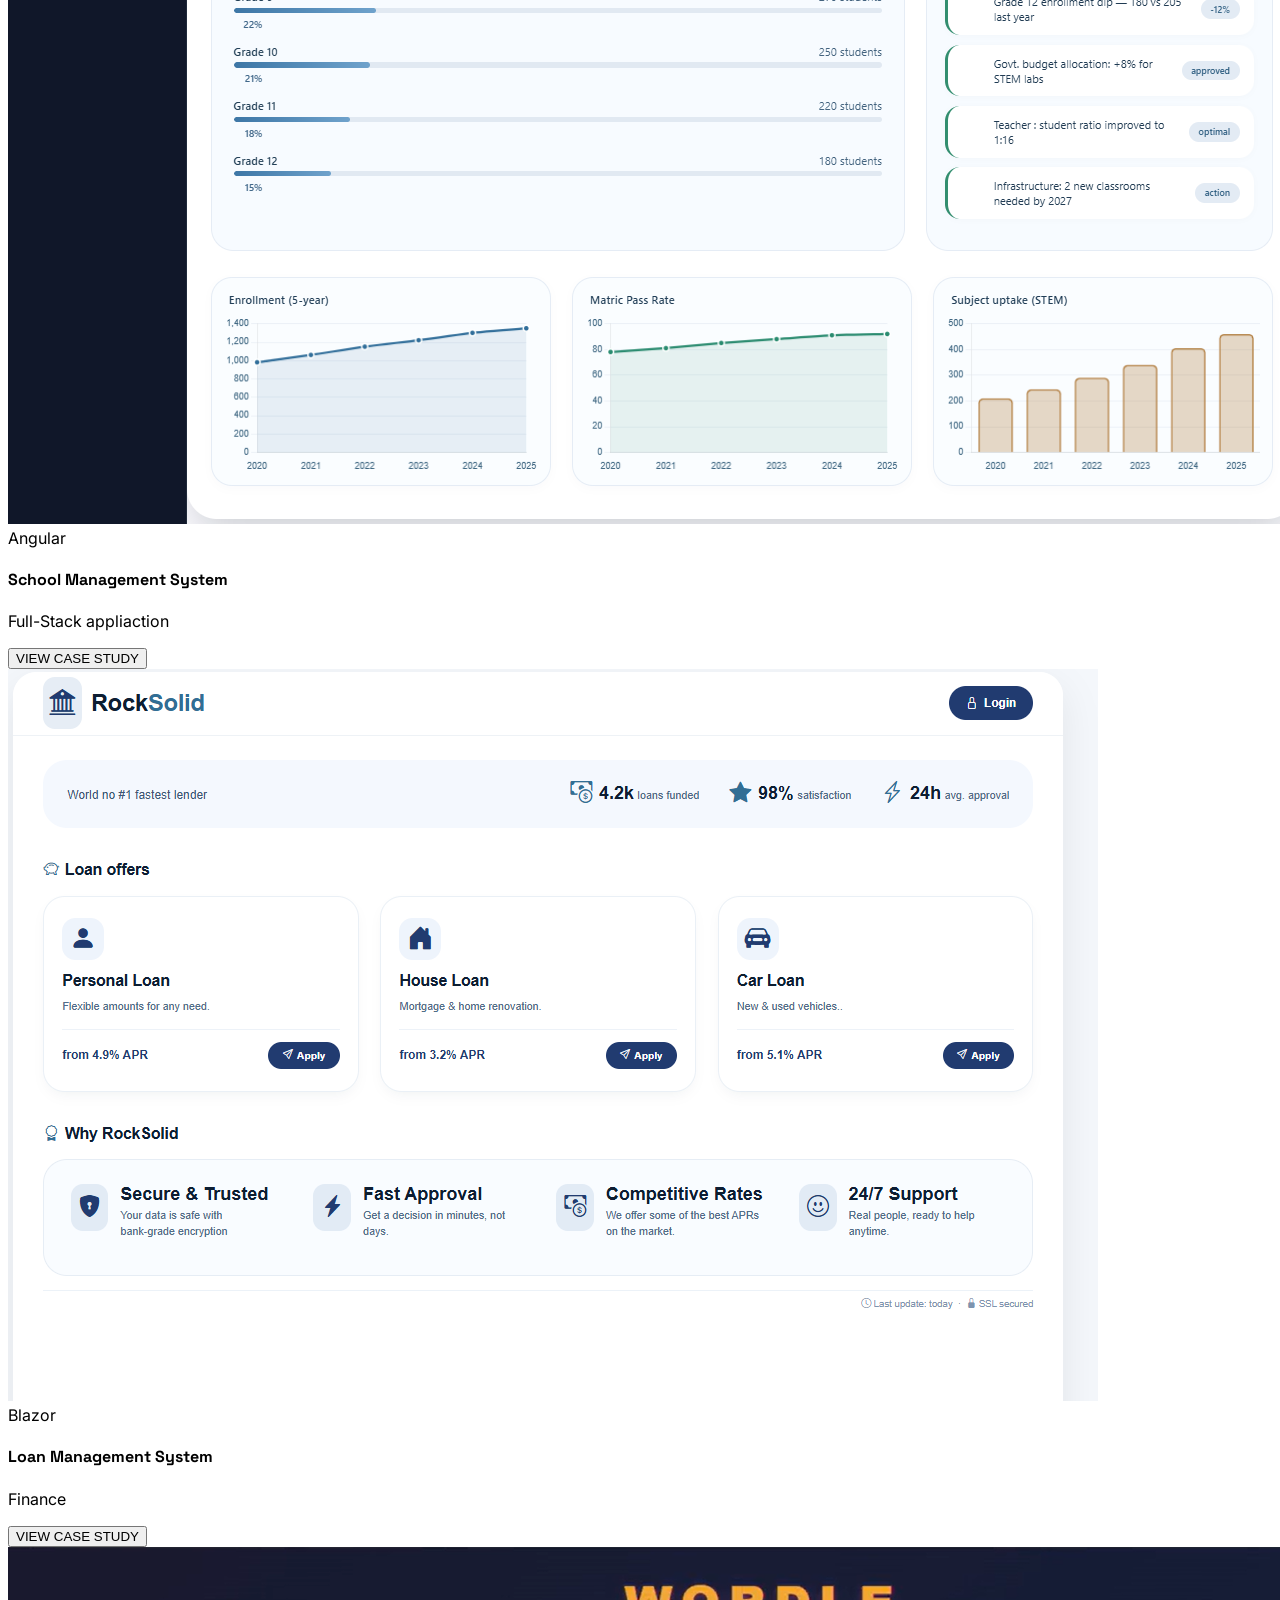
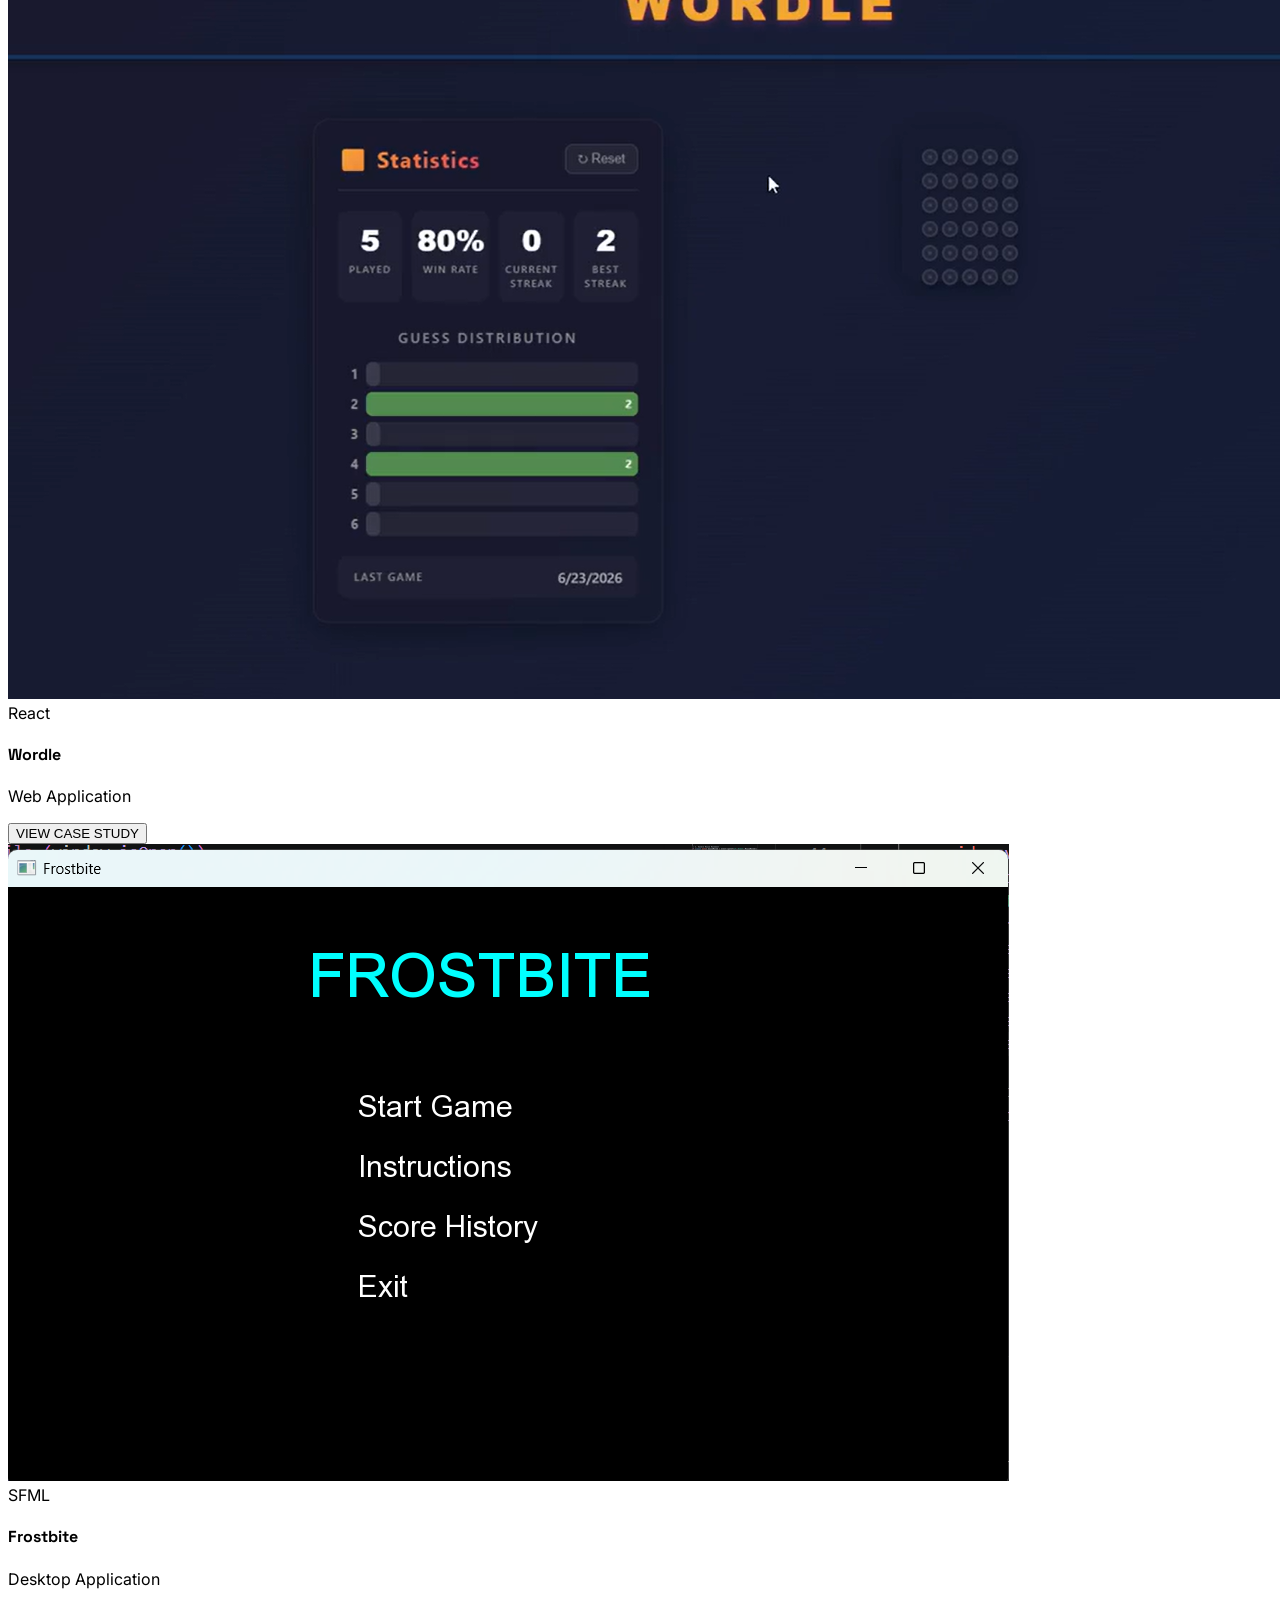
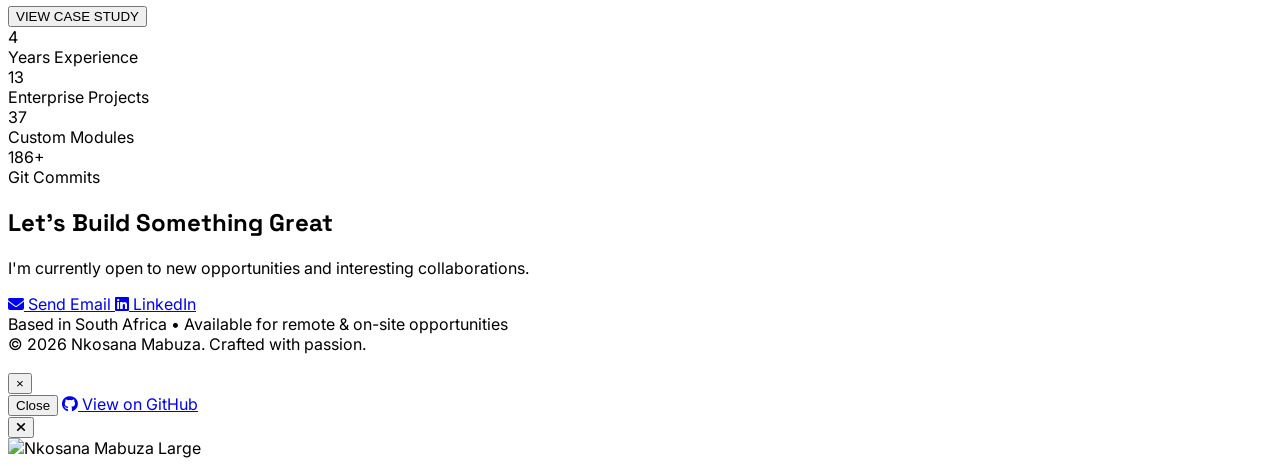
==== commit 4952af0b: "rendering the videos using a link" ====
--- a/index.html
+++ b/index.html
@@ -441,7 +441,7 @@
                 subtitle: "React Native + AI",
                 tech: ["React Native", "Google ML Kit", "Face Recognition", "PostgreSQL"],
                 description: "Secure mobile authentication system using facial recognition with liveness detection, integrated into enterprise login flows.",
-                video: "./assets/face_auth_record.mp4",
+                video: "https://drive.google.com/file/d/1IIJJ3PPUapHwCXxY2VWeWpywjWpoa2_3/preview",
                 github: "https://github.com/1439120/TimesheetFaceApp",
                 profile: "./assets/faceauth_profile.jpeg",
             },
@@ -450,7 +450,7 @@
                 subtitle: "Full-Stack appliaction",
                 tech: ["Angular", ".NET", "SCSS","C#"],
                 description: "Comprehensive school administration platform designed to manage student records, scheduling, and grading. Features a responsive frontend portal paired with a robust relational data architecture.",
-                video: "./assets/highschoolms.mp4",
+                video: "https://drive.google.com/file/d/1yOo1sCf3y6EhQVDGzEus3EQ0YjUX2V8Q/preview",
                 github: "https://github.com/1439120/highschool-ms",
                 profile: "./assets/highschoolms-profile.png",
             },
@@ -459,7 +459,7 @@
                 subtitle: "Finance",
                 tech: ["Blazor", ".NET", "Charts","Firestore","Firebase"],
                 description: "Enterprise loan management solution designed to streamline the entire lending lifecycle, including customer management, loan approvals, repayment monitoring, financial reporting, and workflow automation.",
-                video: "./assets/loanmng.mp4",
+                video: "https://drive.google.com/file/d/1Jvw_TfTbZRCaDgD-vAlQDArSUisiPeUu/preview",
                 github: "https://github.com/1439120/rocksolid",
                 profile: "./assets/loanmg-profile.png",
             },{
@@ -467,7 +467,7 @@
                 subtitle: "Web Application",
                 tech: ["React", ".NET", "Charts","Firestore","Firebase"],
                 description: "A modern Wordle-inspired game built with React, featuring six-attempt gameplay, streak tracking, detailed statistics, responsive design, keyboard shortcuts, and persistent local storage.",
-                video: "./assets/wordle.mp4",
+                video: "https://drive.google.com/file/d/15ljbSL3OoHLc0GyAJeIOY3elv8CBYJnu/preview",
                 github: "https://github.com/1439120/WORDLE",
                 profile: "./assets/wordle-profile.png",
             },{
@@ -475,7 +475,7 @@
                 subtitle: "Desktop Application",
                 tech: ["SFML", ".NET", "Charts","Firestore","Firebase"],
                 description: "Comprehensive arcade survival system featuring dynamic ice floe layout generation, real-time score and level trackers, personal best saving, and responsive grid-based collision mechanics.",
-                video: "./assets/frostbite.mp4",
+                video: "https://drive.google.com/file/d/1IeuNFuyWKIAN7yXb9P5Moe5QMHxQrcEk/preview",
                 github: "https://github.com/1439120/frostbite",
                 profile: "./assets/frostbite-profile.png",
             },
@@ -519,9 +519,12 @@
             // Video
             const videoContainer = document.getElementById('modal-video');
             videoContainer.innerHTML = `
-                <video controls class="w-full h-full rounded-2xl" autoplay muted>
-                    <source src="${project.video}" type="video/mp4">
-                </video>
+                <iframe 
+                    src="${project.video}" 
+                    class="w-full h-full rounded-2xl" 
+                    allow="autoplay"
+                    frameborder="0"
+                ></iframe>
             `;
             
             document.getElementById('project-modal').classList.remove('hidden');
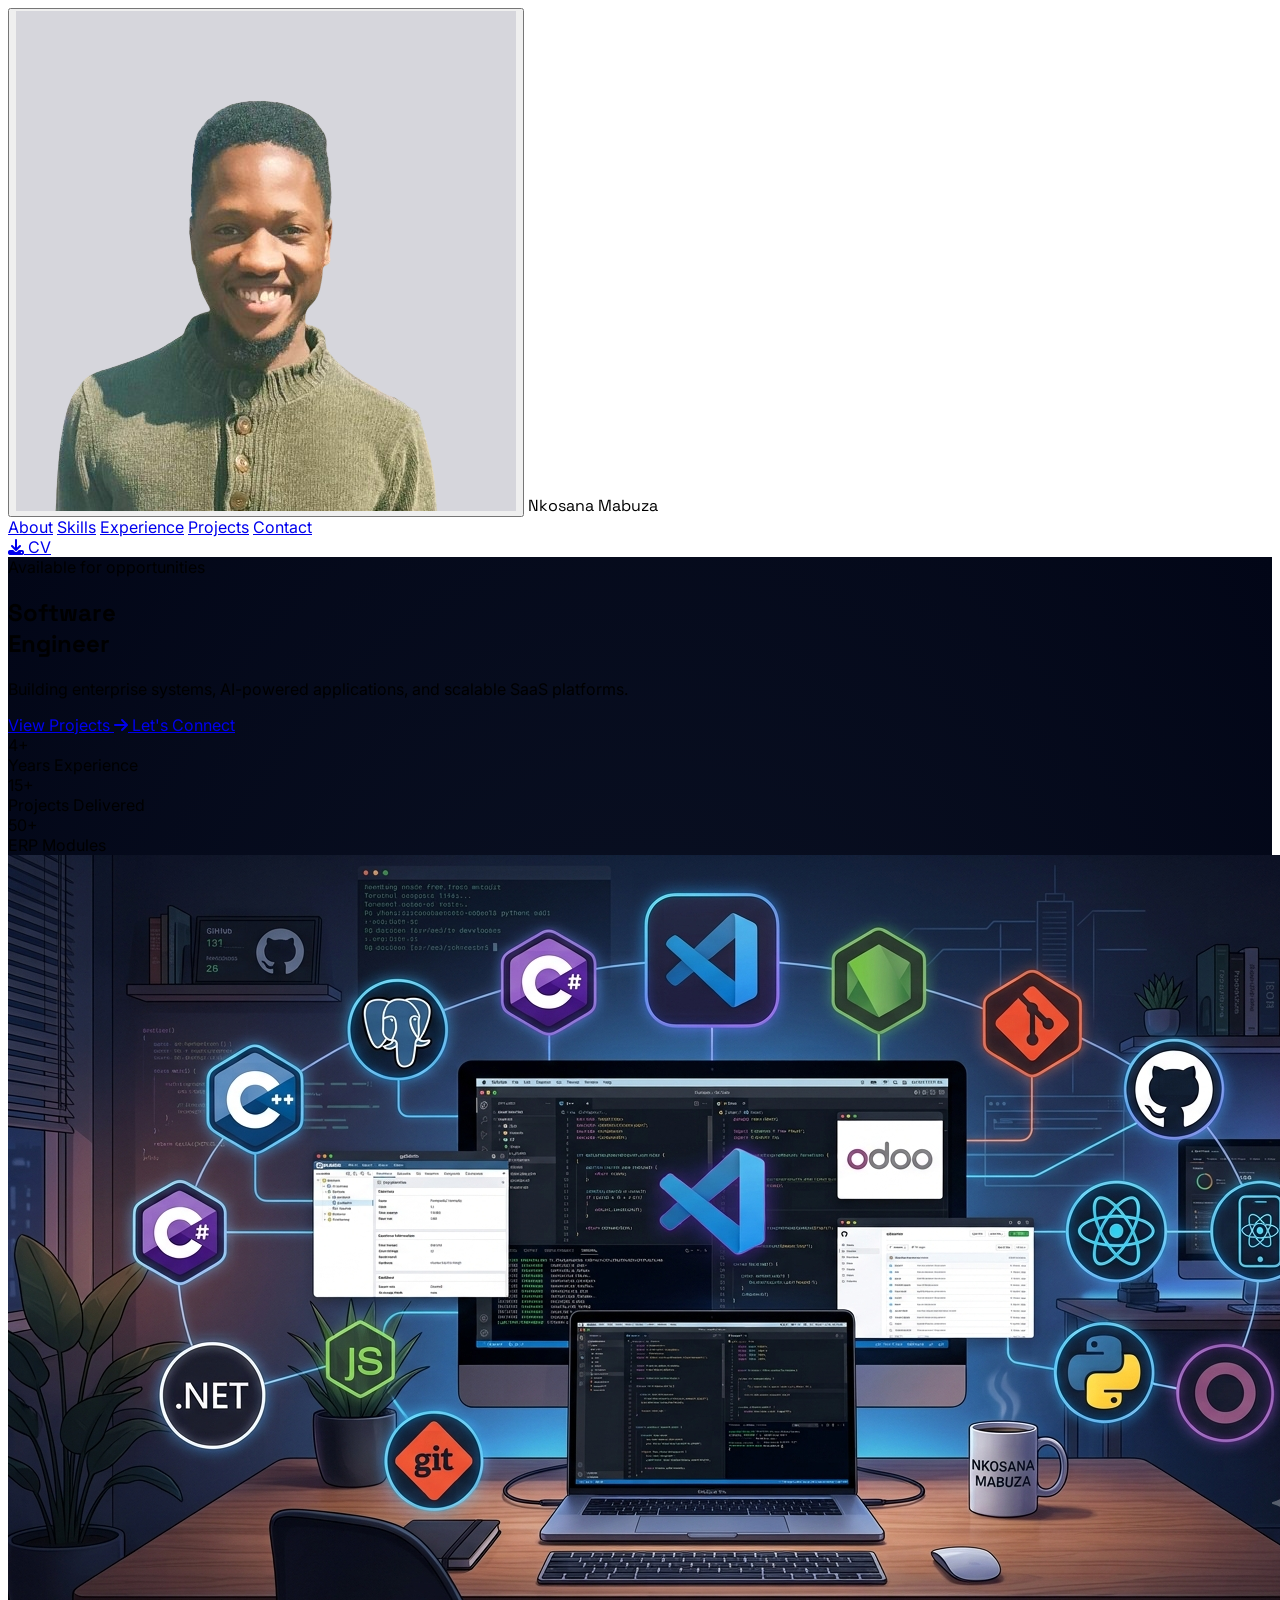
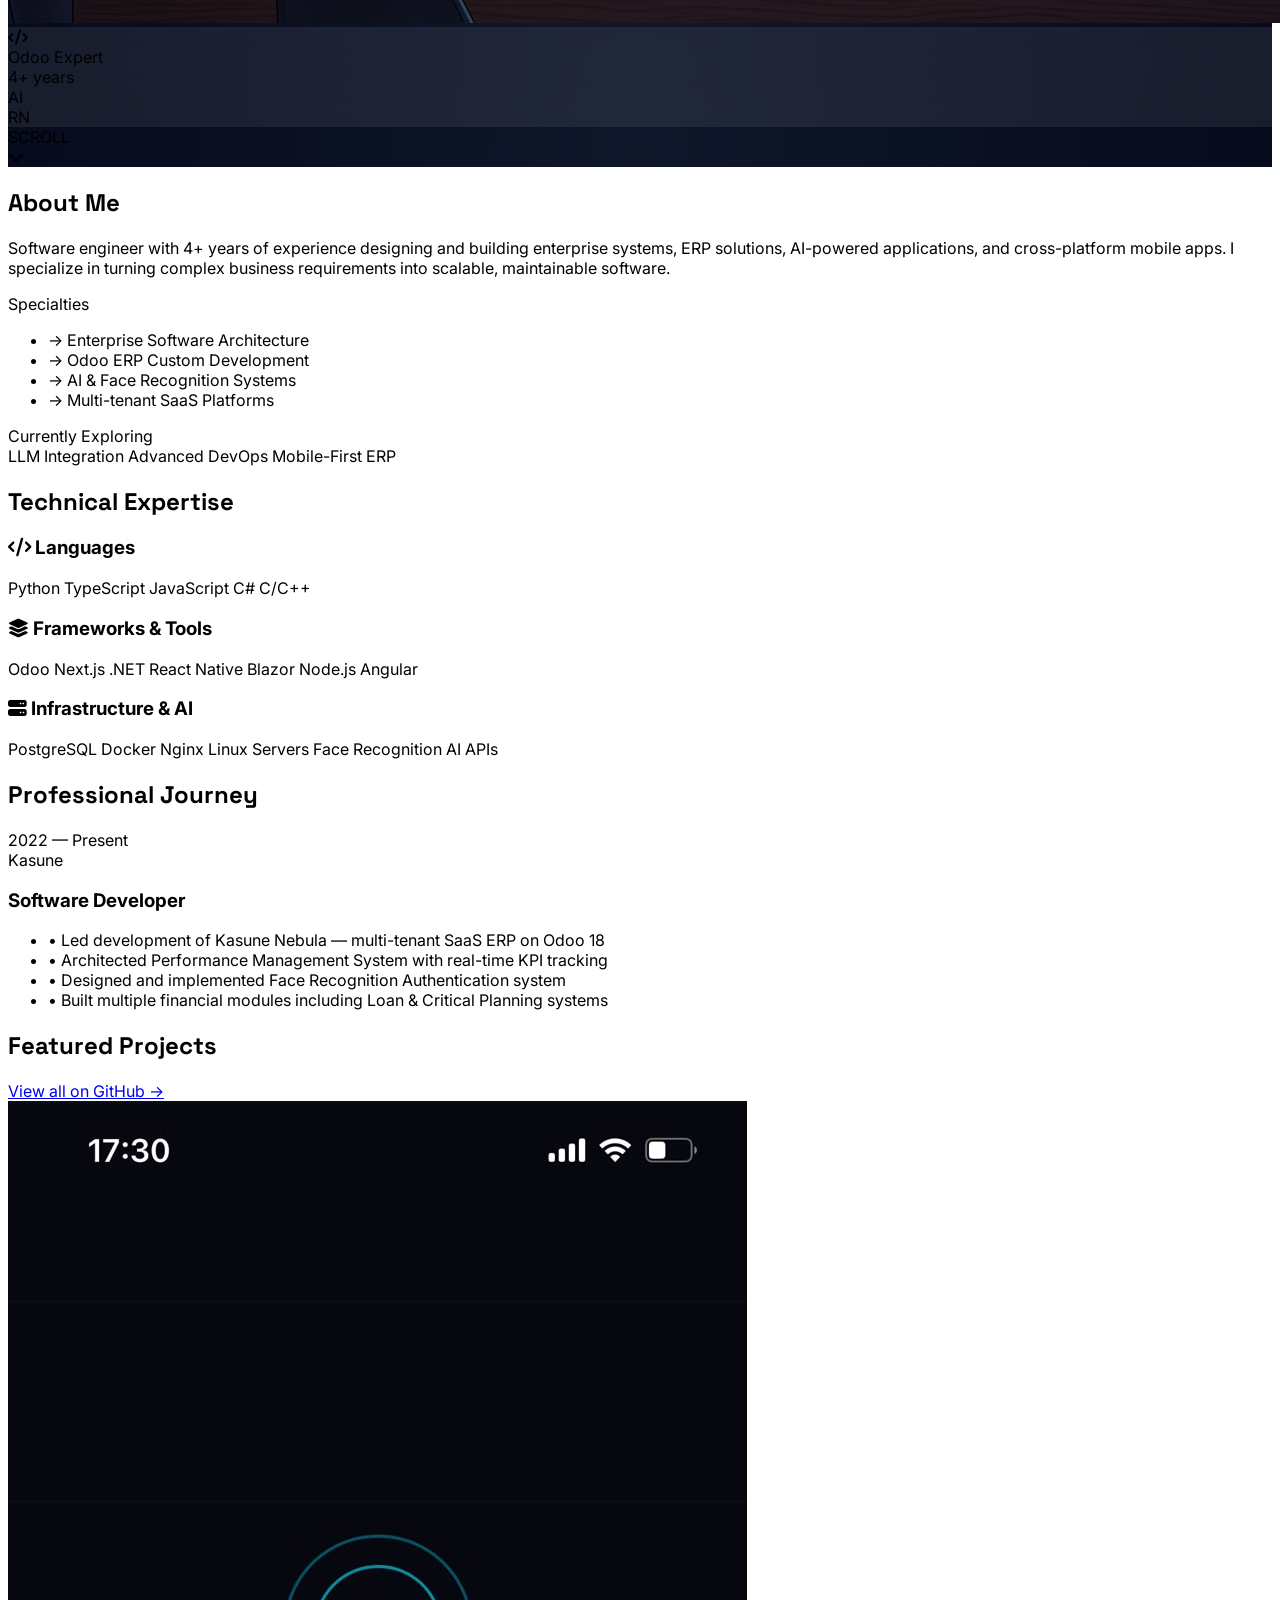
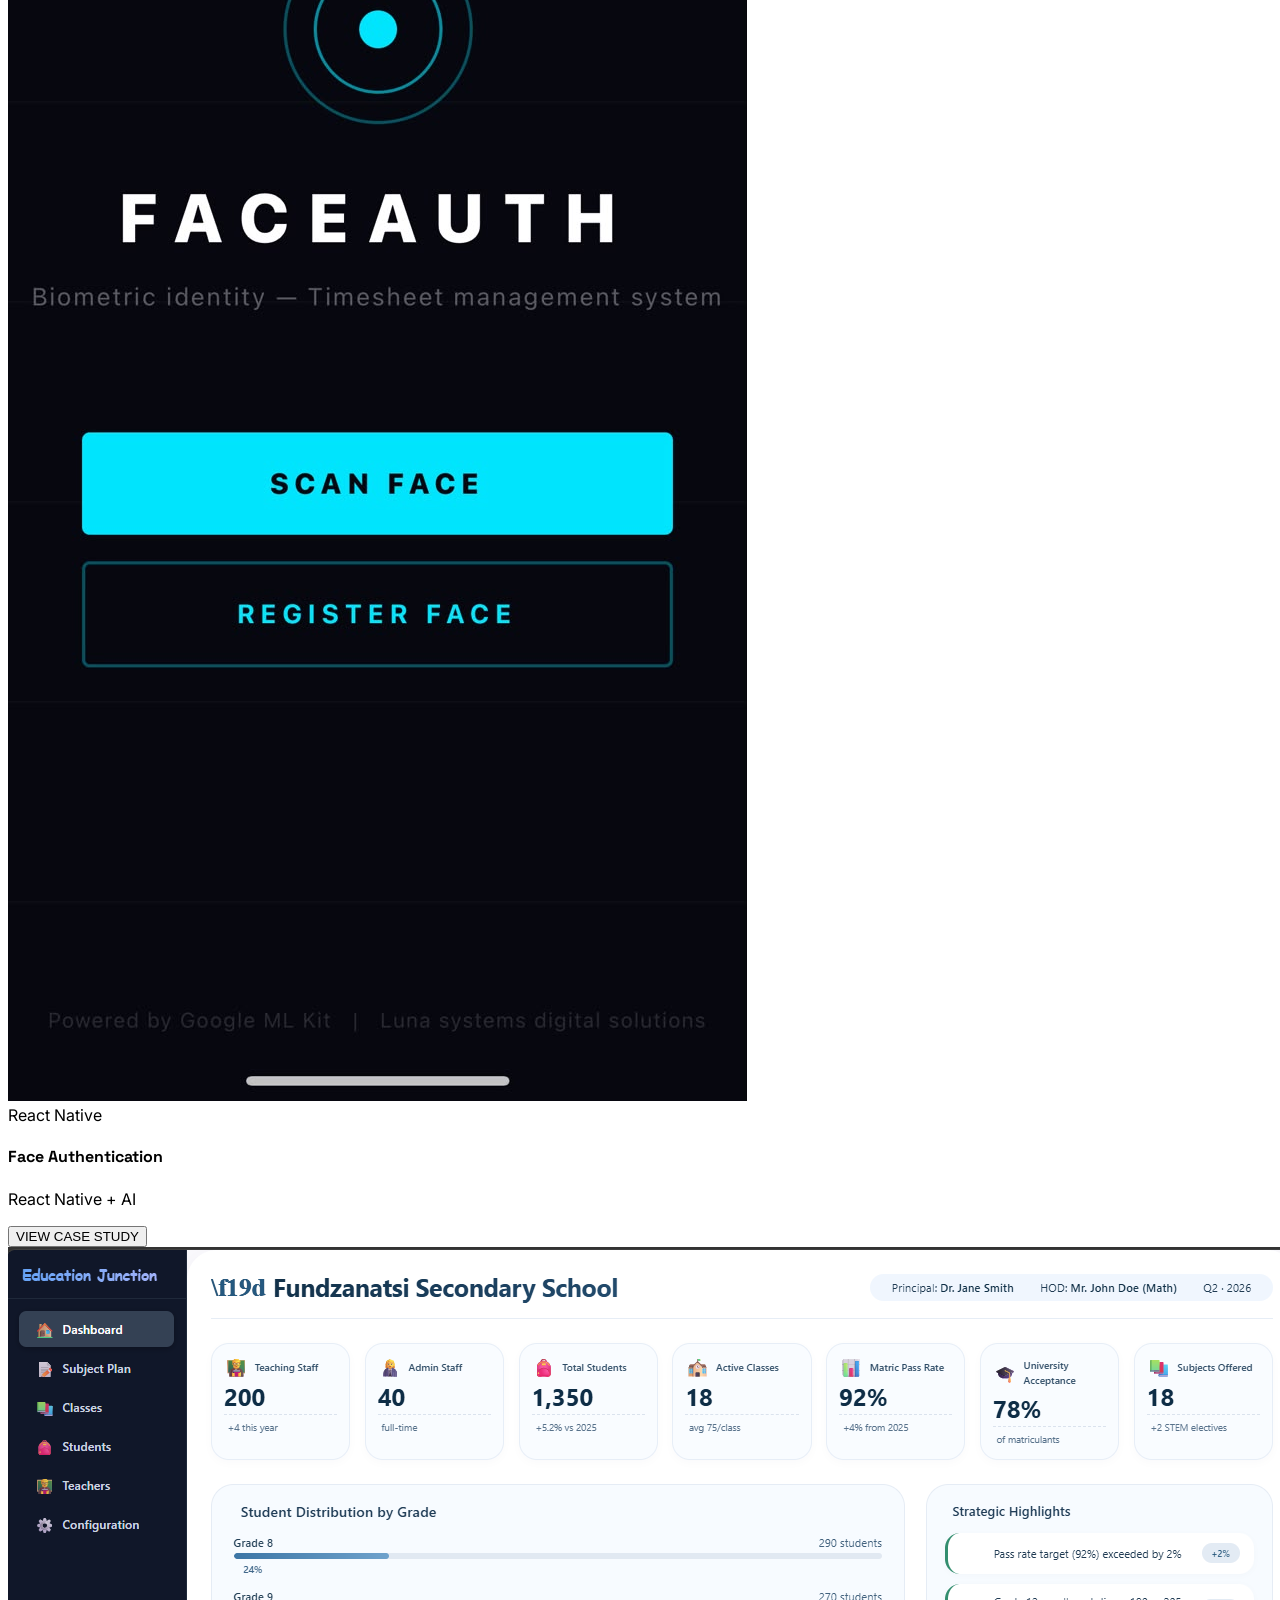
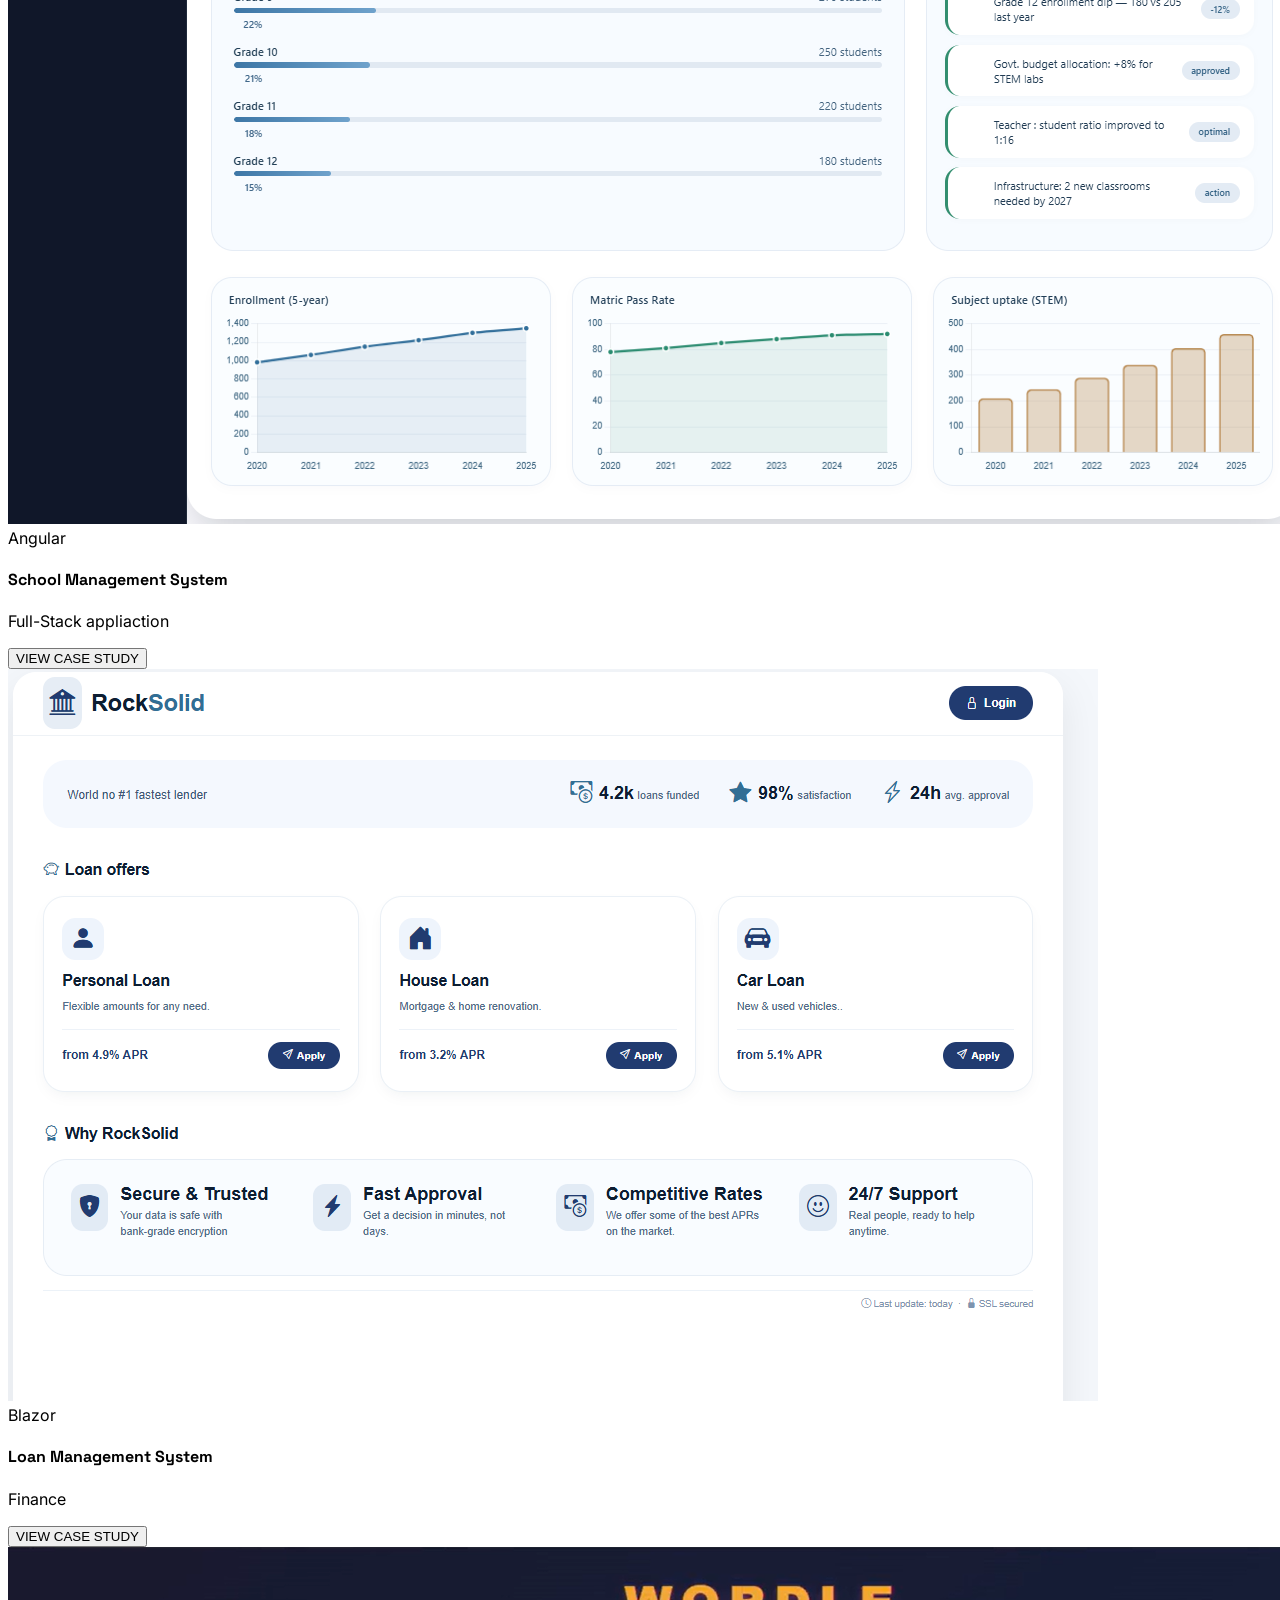
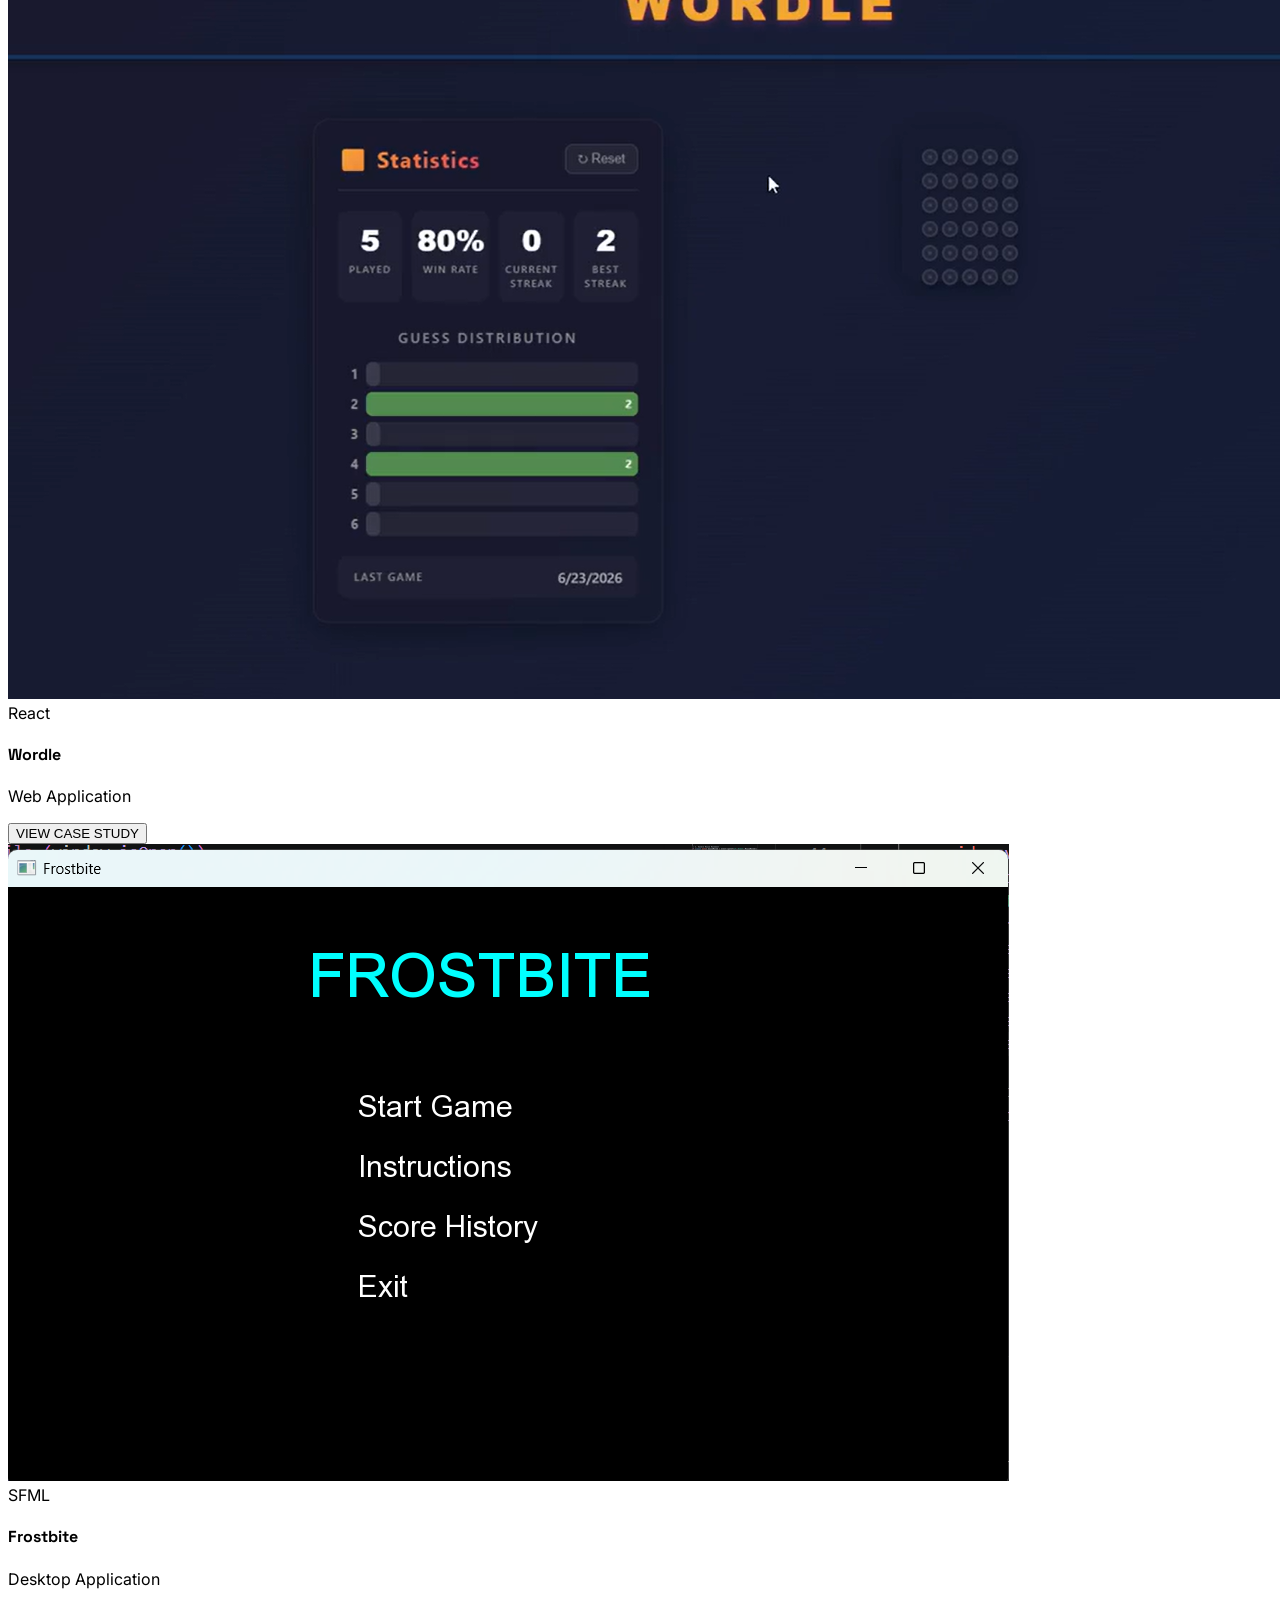
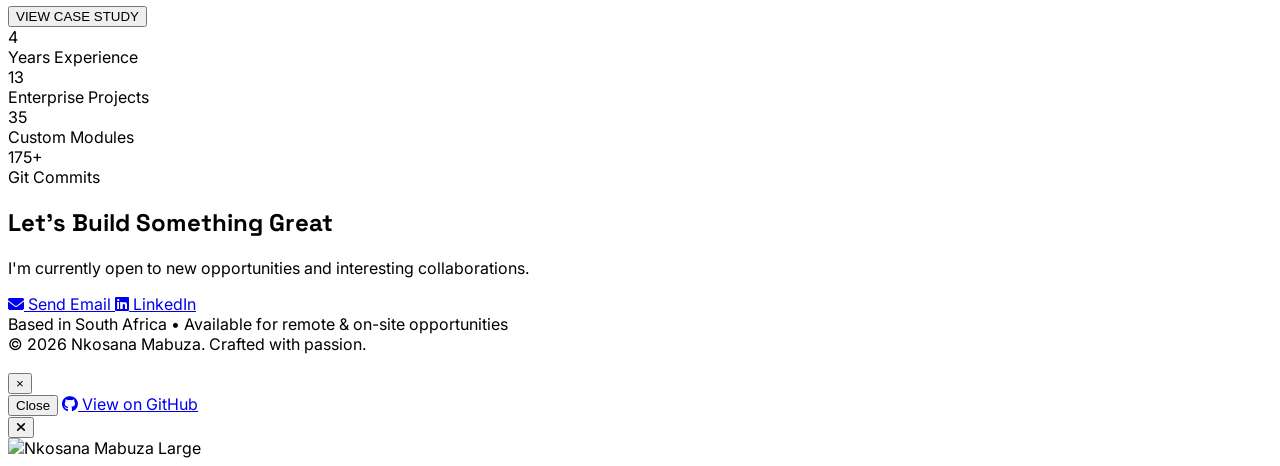
==== commit 57768933: "adding google analytics to my website" ====
--- a/index.html
+++ b/index.html
@@ -78,6 +78,13 @@
             100% { transform: scale(1); opacity: 1; }
         }
     </style>
+    <script async src="https://googletagmanager.com"></script>
+    <script>
+        window.dataLayer = window.dataLayer || [];
+        function gtag(){dataLayer.push(arguments);}
+        gtag('js', new Date());
+        gtag('config', 'G-26Y6J5LEHQ');
+    </script>
 </head>
 <body class="bg-zinc-950 text-zinc-200">
     <!-- Navbar -->
@@ -482,6 +489,10 @@
             
         ];
 
+        function logAction(actionName) {
+            gtag('event', 'portfolio_click', { 'button_name': actionName });
+        }
+
         function renderProjects() {
             const container = document.getElementById('project-grid');
             container.innerHTML = '';
@@ -515,7 +526,7 @@
             document.getElementById('modal-title').textContent = project.title;
             document.getElementById('modal-subtitle').textContent = project.subtitle;
             document.getElementById('modal-description').innerHTML = `<p>${project.description}</p>`;
-            
+            logAction(project.title);
             // Video
             const videoContainer = document.getElementById('modal-video');
             videoContainer.innerHTML = `
@@ -539,6 +550,7 @@
         }
 
         function downloadCV() {
+            logAction("CV Downloaded");
             alert("CV download would start here in a real implementation.\n\nYou can replace this with a direct link to your PDF.");
         }
 
@@ -585,6 +597,7 @@
         }
 
         function openAvatarModal() {
+            logAction("Profile opened");
             const avatarImg = document.getElementById('profile-avatar');
             const modalImg = document.getElementById('modal-large-img');
             const avatarModal = document.getElementById('avatar-modal');
